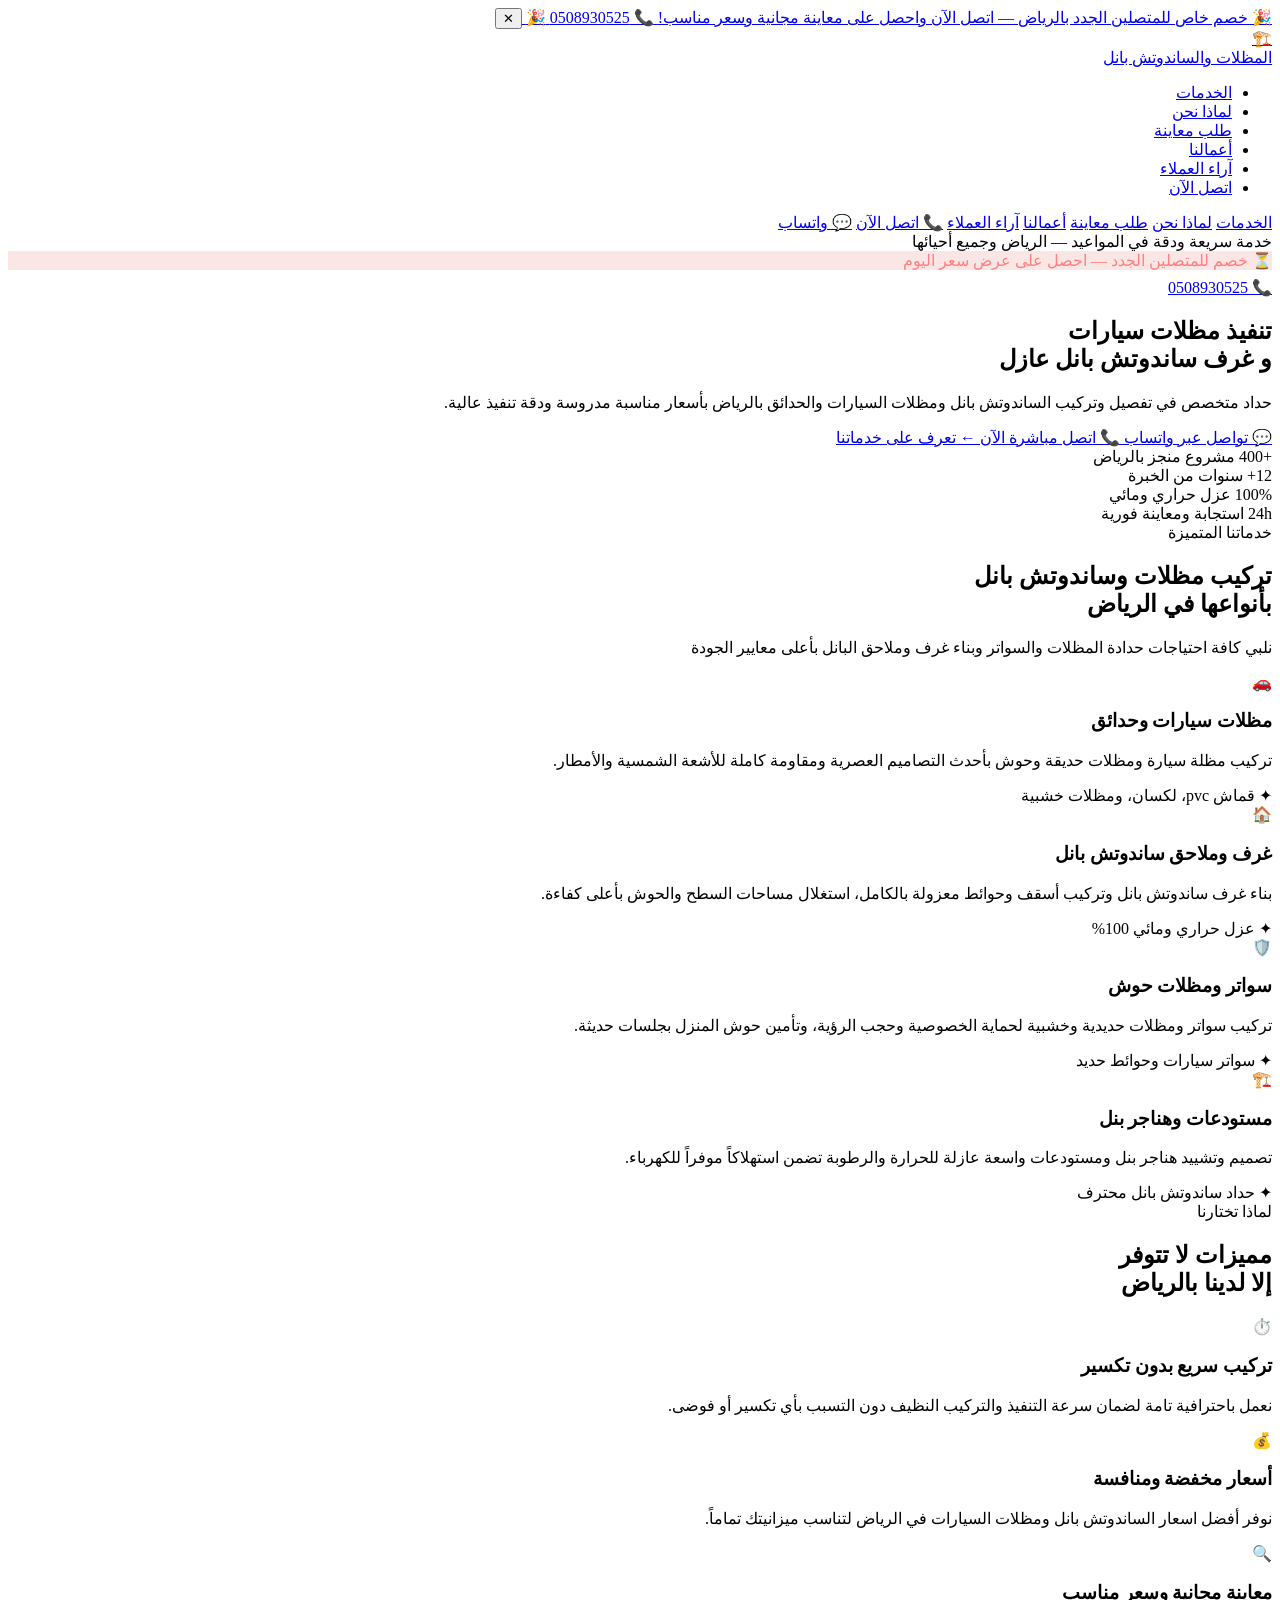
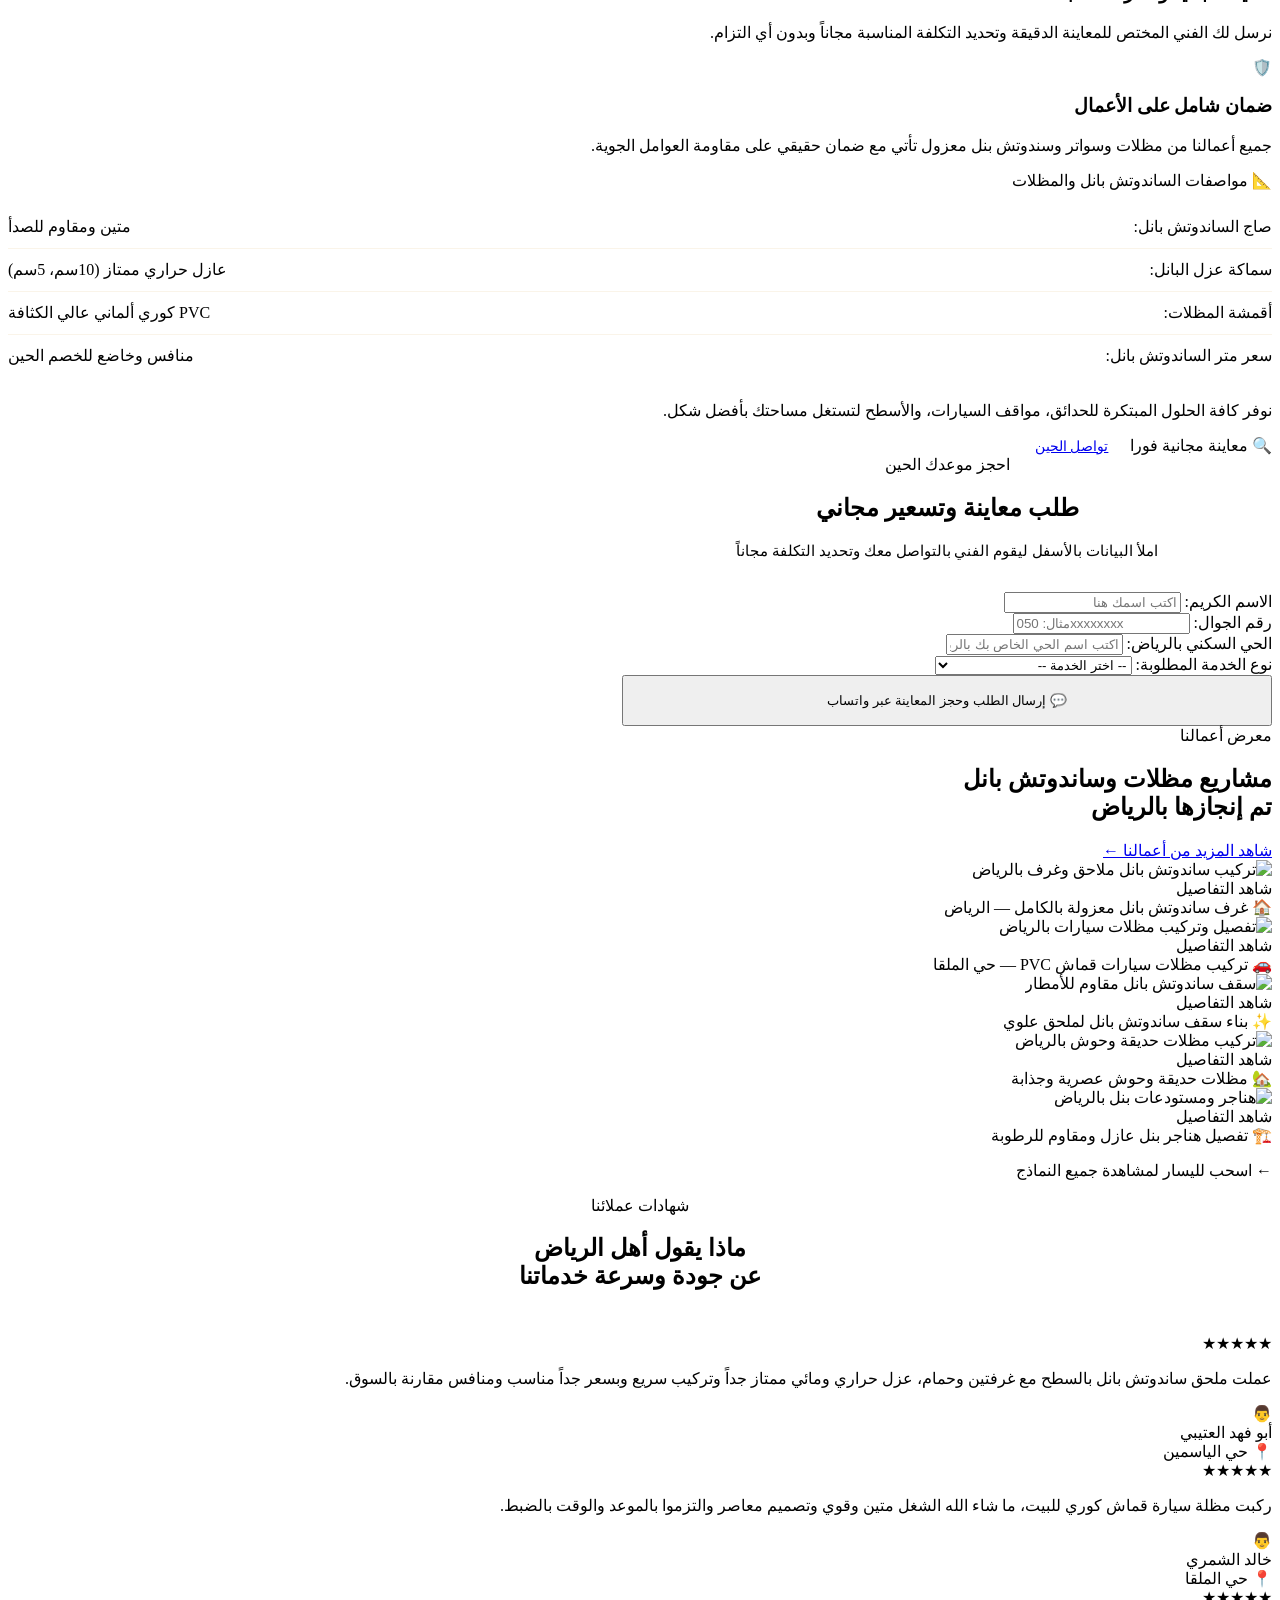
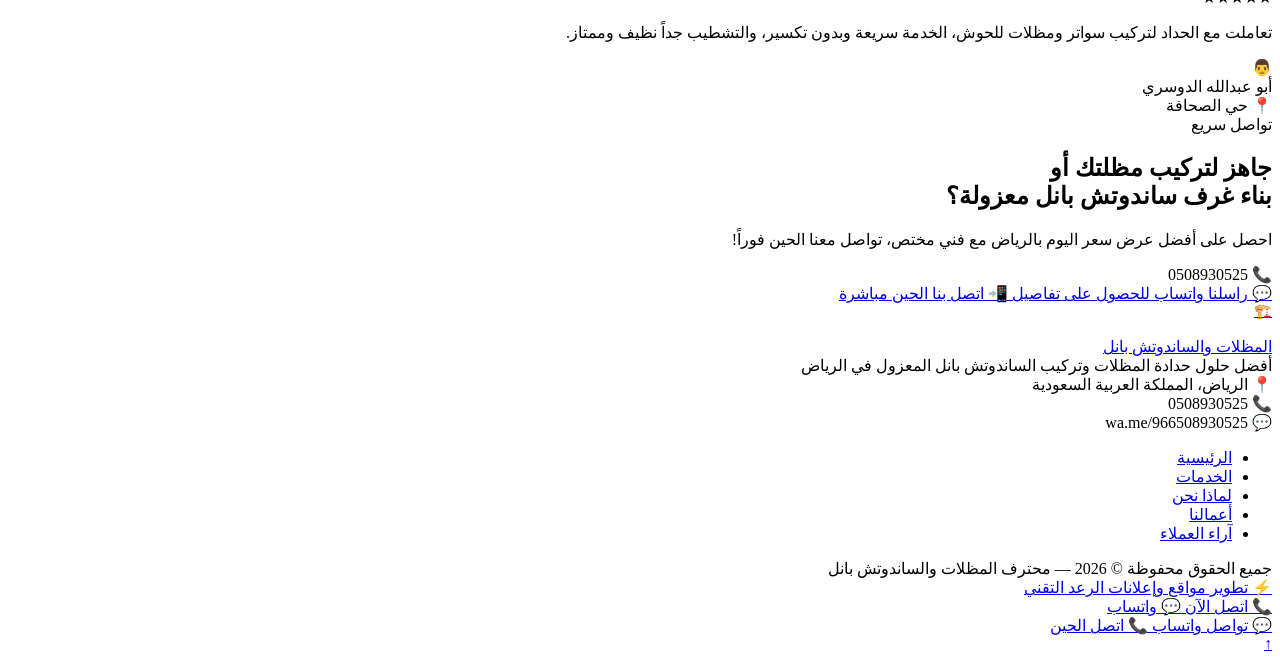
==== index.html @ 6bffbca5 "Add initial HTML structure for website" ====
<!DOCTYPE html>
<html lang="ar" dir="rtl">
<head>
<meta charset="UTF-8">
<meta name="viewport" content="width=device-width, initial-scale=1.0">
<meta name="description" content="حداد تركيب مظلات سيارات وساندوتش بانل بالرياض بأسعار منافسة وجودة تنفيذ عالية. اتصل الآن لمعاينة مجانية 0508930525">
<meta name="keywords" content="مظلات سيارات, ساندوتش بانل اسعار, المظلات والسواتر, تركيب سواتر, مظلات الرياض, ساندوتش بانل الرياض, حداد مظلات الرياض, بناء غرف ساندوتش بانل, اسعار الساندوتش بانل">
<meta name="author" content="محترف المظلات والساندوتش بانل بالرياض">
<title>مظلات وساندوتش بانل الرياض — خصم للمتصلين الجدد 📞 0508930525</title>

<!-- Open Graph / Facebook Ads -->
<meta property="og:type" content="website">
<meta property="og:title" content="محترف المظلات والساندوتش بانل بالرياض | معاينة مجانية 🎉">
<meta property="og:description" content="تركيب مظلات سيارات وملاحق غرف ساندوتش بانل معزولة بأعلى جودة وأفضل أسعار بالرياض. اتصل الآن">
<meta property="og:locale" content="ar_SA">
<meta property="og:phone_number" content="+966508930525">

<!-- Twitter Card -->
<meta name="twitter:card" content="summary_large_image">
<meta name="twitter:title" content="محترف المظلات والساندوتش بانل الرياض">
<meta name="twitter:description" content="مظلات سيارات وغرف ساندوتش بانل معزولة بالكامل بالرياض — 0508930525">

<link rel="preconnect" href="https://fonts.googleapis.com">
<link rel="preconnect" href="https://fonts.gstatic.com" crossorigin>
<link rel="dns-prefetch" href="https://fonts.googleapis.com">
<meta name="theme-color" content="#08080f">
<meta name="robots" content="index, follow">
<link rel="preload" as="style" href="https://fonts.googleapis.com/css2?family=Cairo:wght@700;900&display=optional" onload="this.onload=null;this.rel='stylesheet'">
<noscript><link rel="stylesheet" href="https://fonts.googleapis.com/css2?family=Cairo:wght@700;900&display=optional"></noscript>

<!-- ربط ملف الاستايل الخارجي الذي سننشئه تالياً -->
<link rel="stylesheet" href="style.css">
</head>
<body>

<!-- شريط الإعلان العلوي -->
<div class="promo-bar" id="promoBar">
  <a href="tel:0508930525">
    <span class="pulse">🎉</span>
    <span>خصم خاص للمتصلين الجدد بالرياض — اتصل الآن واحصل على معاينة مجانية وسعر مناسب!</span>
    <span>📞 0508930525</span>
    <span class="pulse">🎉</span>
  </a>
  <button class="promo-close" onclick="closePromo()" title="إغلاق">✕</button>
</div>

<!-- ====== NAVBAR (القائمة العلوية) ====== -->
<nav id="nav">
  <a href="#home" class="nav-logo">
    <div class="logo-icon">🏗️</div>
    <span>المظلات والساندوتش بانل</span>
  </a>
  <ul class="nav-links">
    <li><a href="#services">الخدمات</a></li>
    <li><a href="#why">لماذا نحن</a></li>
    <li><a href="#contact-form-section">طلب معاينة</a></li>
    <li><a href="#gallery">أعمالنا</a></li>
    <li><a href="#reviews">آراء العملاء</a></li>
    <li><a href="tel:0508930525" class="nav-cta">اتصل الآن</a></li>
  </ul>
  <div class="hamburger" id="ham" onclick="toggleMenu()">
    <span></span><span></span><span></span>
  </div>
</nav>

<!-- القائمة الجانبية للهواتف -->
<div class="mobile-menu" id="mobileMenu">
  <a href="#services" onclick="closeMenu()">الخدمات</a>
  <a href="#why" onclick="closeMenu()">لماذا نحن</a>
  <a href="#contact-form-section" onclick="closeMenu()">طلب معاينة</a>
  <a href="#gallery" onclick="closeMenu()">أعمالنا</a>
  <a href="#reviews" onclick="closeMenu()">آراء العملاء</a>
  <a href="tel:0508930525" onclick="closeMenu()" class="btn btn-gold">📞 اتصل الآن</a>
  <a href="https://wa.me/966508930525" onclick="closeMenu()" class="btn btn-wa">💬 واتساب</a>
</div>

<!-- ====== HERO (قسم واجهة الموقع) ====== -->
<section class="hero" id="home">
  <div class="hero-bg"></div>
  <div class="container">
    <div class="hero-content">
      <div class="hero-badge">
        <span class="badge-dot"></span>
        خدمة سريعة ودقة في المواعيد — الرياض وجميع أحيائها
      </div>
      <div class="hero-badge" style="background:rgba(220,50,50,.12);border-color:rgba(220,50,50,.3);color:#ff8080;margin-bottom:.5rem">
        ⏳ خصم للمتصلين الجدد — احصل على عرض سعر اليوم
      </div>
      <a href="tel:0508930525" class="hero-phone">
        <span class="ph-ico">📞</span>
        <span>0508930525</span>
      </a>
      <h1>
        تنفيذ مظلات سيارات<br>
        و غرف <span class="gold-text">ساندوتش بانل عازل</span>
      </h1>
      <p class="hero-desc">
        حداد متخصص في تفصيل وتركيب الساندوتش بانل ومظلات السيارات والحدائق بالرياض بأسعار مناسبة مدروسة ودقة تنفيذ عالية.
      </p>
      <div class="hero-btns">
        <a href="https://wa.me/966508930525" class="btn btn-wa">
          <span>💬</span> تواصل عبر واتساب
        </a>
        <a href="tel:0508930525" class="btn btn-gold">
          <span>📞</span> اتصل مباشرة الآن
        </a>
        <a href="#services" class="btn btn-ghost">
          <span>←</span> تعرف على خدماتنا
        </a>
      </div>
      <div class="hero-stats">
        <div>
          <span class="stat-val">+400</span>
          <span class="stat-lbl">مشروع منجز بالرياض</span>
        </div>
        <div>
          <span class="stat-val">12+</span>
          <span class="stat-lbl">سنوات من الخبرة</span>
        </div>
        <div>
          <span class="stat-val">100%</span>
          <span class="stat-lbl">عزل حراري ومائي</span>
        </div>
        <div>
          <span class="stat-val">24h</span>
          <span class="stat-lbl">استجابة ومعاينة فورية</span>
        </div>
      </div>
    </div>
  </div>
</section>

<!-- ====== SERVICES (الخدمات المتطابقة مع الإعلان) ====== -->
<section class="services-section" id="services">
  <div class="container">
    <div class="sec-label">خدماتنا المتميزة</div>
    <h2 class="sec-title">تركيب مظلات وساندوتش بانل<br>بأنواعها في الرياض</h2>
    <p class="sec-desc">نلبي كافة احتياجات حدادة المظلات والسواتر وبناء غرف وملاحق البانل بأعلى معايير الجودة</p>
    <div class="services-grid reveal">
      <div class="svc-card">
        <div class="svc-ico">🚗</div>
        <h3>مظلات سيارات وحدائق</h3>
        <p>تركيب مظلة سيارة ومظلات حديقة وحوش بأحدث التصاميم العصرية ومقاومة كاملة للأشعة الشمسية والأمطار.</p>
        <div class="svc-tag">✦ قماش pvc، لكسان، ومظلات خشبية</div>
      </div>
      <div class="svc-card">
        <div class="svc-ico">🏠</div>
        <h3>غرف وملاحق ساندوتش بانل</h3>
        <p>بناء غرف ساندوتش بانل وتركيب أسقف وحوائط معزولة بالكامل، استغلال مساحات السطح والحوش بأعلى كفاءة.</p>
        <div class="svc-tag">✦ عزل حراري ومائي 100%</div>
      </div>
      <div class="svc-card">
        <div class="svc-ico">🛡️</div>
        <h3>سواتر ومظلات حوش</h3>
        <p>تركيب سواتر ومظلات حديدية وخشبية لحماية الخصوصية وحجب الرؤية، وتأمين حوش المنزل بجلسات حديثة.</p>
        <div class="svc-tag">✦ سواتر سيارات وحوائط حديد</div>
      </div>
      <div class="svc-card">
        <div class="svc-ico">🏗️</div>
        <h3>مستودعات وهناجر بنل</h3>
        <p>تصميم وتشييد هناجر بنل ومستودعات واسعة عازلة للحرارة والرطوبة تضمن استهلاكاً موفراً للكهرباء.</p>
        <div class="svc-tag">✦ حداد ساندوتش بانل محترف</div>
      </div>
    </div>
  </div>
</section>

<!-- ====== WHY US (لماذا نحن المتطابقة مع ميزات الإعلان) ====== -->
<section id="why" style="background:var(--dark2)">
  <div class="container">
    <div class="why-wrap">
      <div class="reveal-r">
        <div class="sec-label">لماذا تختارنا</div>
        <h2 class="sec-title">مميزات لا تتوفر<br>إلا لدينا بالرياض</h2>
        <div class="why-list">
          <div class="why-item">
            <div class="why-ico-wrap">⏱️</div>
            <div>
              <h3>تركيب سريع بدون تكسير</h3>
              <p>نعمل باحترافية تامة لضمان سرعة التنفيذ والتركيب النظيف دون التسبب بأي تكسير أو فوضى.</p>
            </div>
          </div>
          <div class="why-item">
            <div class="why-ico-wrap">💰</div>
            <div>
              <h3>أسعار مخفضة ومنافسة</h3>
              <p>نوفر أفضل اسعار الساندوتش بانل ومظلات السيارات في الرياض لتناسب ميزانيتك تماماً.</p>
            </div>
          </div>
          <div class="why-item">
            <div class="why-ico-wrap">🔍</div>
            <div>
              <h3>معاينة مجانية وسعر مناسب</h3>
              <p>نرسل لك الفني المختص للمعاينة الدقيقة وتحديد التكلفة المناسبة مجاناً وبدون أي التزام.</p>
            </div>
          </div>
          <div class="why-item">
            <div class="why-ico-wrap">🛡️</div>
            <div>
              <h3>ضمان شامل على الأعمال</h3>
              <p>جميع أعمالنا من مظلات وسواتر وسندوتش بنل معزول تأتي مع ضمان حقيقي على مقاومة العوامل الجوية.</p>
            </div>
          </div>
        </div>
      </div>

      <!-- بطاقة تعريفية ذكية وسريعة -->
      <div class="color-card reveal-l">
        <div class="color-card-title">📐 مواصفات الساندوتش بانل والمظلات</div>
        <div style="margin-bottom: 1.5rem;">
          <ul style="list-style: none; padding: 0; line-height: 2;">
            <li style="display: flex; justify-content: space-between; border-bottom: 1px solid rgba(201,146,42,0.1); padding: 5px 0;">
              <span>صاج الساندوتش بانل:</span>
              <span style="color: var(--gold);">متين ومقاوم للصدأ</span>
            </li>
            <li style="display: flex; justify-content: space-between; border-bottom: 1px solid rgba(201,146,42,0.1); padding: 5px 0;">
              <span>سماكة عزل البانل:</span>
              <span style="color: var(--gold);">عازل حراري ممتاز (10سم، 5سم)</span>
            </li>
            <li style="display: flex; justify-content: space-between; border-bottom: 1px solid rgba(201,146,42,0.1); padding: 5px 0;">
              <span>أقمشة المظلات:</span>
              <span style="color: var(--gold);">PVC كوري ألماني عالي الكثافة</span>
            </li>
            <li style="display: flex; justify-content: space-between; padding: 5px 0;">
              <span>سعر متر الساندوتش بانل:</span>
              <span style="color: var(--gold);">منافس وخاضع للخصم الحين</span>
            </li>
          </ul>
        </div>
        <p class="color-note">نوفر كافة الحلول المبتكرة للحدائق، مواقف السيارات، والأسطح لتستغل مساحتك بأفضل شكل.</p>
        <div class="color-action">
          <span>🔍 معاينة مجانية فورا</span>
          <a href="https://wa.me/966508930525" class="btn btn-gold" style="padding:.5rem 1.1rem;font-size:.85rem">تواصل الحين</a>
        </div>
      </div>
    </div>
  </div>
</section>

<!-- ====== نموذج الاتصال المطور (طلب معاينة مجانية) ====== -->
<section id="contact-form-section">
  <div class="container" style="max-width: 650px;">
    <div style="text-align: center; margin-bottom: 2rem;">
      <div class="sec-label" style="justify-content: center;">احجز موعدك الحين</div>
      <h2 class="sec-title">طلب معاينة وتسعير مجاني</h2>
      <p style="color: var(--text2); font-size: 0.95rem;">املأ البيانات بالأسفل ليقوم الفني بالتواصل معك وتحديد التكلفة مجاناً</p>
    </div>
    
    <!-- نموذج لجمع البيانات وتوجيهها للواتساب بواسطة script.js -->
    <form id="leadForm" class="lead-form reveal">
      <div class="form-group">
        <label for="clientName">الاسم الكريم:</label>
        <input type="text" id="clientName" placeholder="اكتب اسمك هنا" required>
      </div>
      <div class="form-group">
        <label for="clientPhone">رقم الجوال:</label>
        <input type="tel" id="clientPhone" placeholder="مثال: 050xxxxxxxx" required>
      </div>
      <div class="form-group">
        <label for="clientDistrict">الحي السكني بالرياض:</label>
        <input type="text" id="clientDistrict" placeholder="اكتب اسم الحي الخاص بك بالرياض" required>
      </div>
      <div class="form-group">
        <label for="serviceType">نوع الخدمة المطلوبة:</label>
        <select id="serviceType" required>
          <option value="" disabled selected>-- اختر الخدمة --</option>
          <option value="مظلات سيارات">تركيب مظلات سيارات</option>
          <option value="ساندوتش بانل غرف وملاحق">بناء غرف وملاحق ساندوتش بانل</option>
          <option value="ساندوتش بانل سقف وأسقف">تركيب سقف ساندوتش بانل</option>
          <option value="سواتر ومظلات حوش">تركيب سواتر ومظلات حوش</option>
          <option value="برجولات وجلسات حديثة">تركيب برجولات وجلسات حديثة</option>
          <option value="هناجر ومستودعات بنل">بناء هناجر ومستودعات بنل</option>
        </select>
      </div>
      <button type="submit" class="btn btn-gold" style="width: 100%; justify-content: center; padding: 1rem;">
        💬 إرسال الطلب وحجز المعاينة عبر واتساب
      </button>
    </form>
  </div>
</section>

<!-- ====== GALLERY (معرض الأعمال المتوافق مع المسارات المرتبة) ====== -->
<section id="gallery" style="background:var(--dark2)">
  <div class="container">
    <div class="sec-head-row">
      <div>
        <div class="sec-label">معرض أعمالنا</div>
        <h2 class="sec-title">مشاريع مظلات وساندوتش بانل<br>تم إنجازها بالرياض</h2>
      </div>
      <a href="https://wa.me/966508930525" class="btn btn-ghost">شاهد المزيد من أعمالنا ←</a>
    </div>
    <div class="gallery-grid reveal">
      <div class="gi gi1">
        <!-- المسارات مرتبة للصور التي تم تنظيمها -->
        <img src="images/sandwich-panel/panel1.jpg" alt="تركيب ساندوتش بانل ملاحق وغرف بالرياض" loading="eager" fetchpriority="high">
        <div class="gi-overlay"><span>شاهد التفاصيل</span></div>
        <div class="gi-lbl">🏠 غرف ساندوتش بانل معزولة بالكامل — الرياض</div>
      </div>
      <div class="gi gi2">
        <img src="images/umbrellas/umbrella1.jpg" alt="تفصيل وتركيب مظلات سيارات بالرياض" loading="lazy">
        <div class="gi-overlay"><span>شاهد التفاصيل</span></div>
        <div class="gi-lbl">🚗 تركيب مظلات سيارات قماش PVC — حي الملقا</div>
      </div>
      <div class="gi gi3">
        <img src="images/sandwich-panel/panel2.jpg" alt="سقف ساندوتش بانل مقاوم للأمطار" loading="lazy">
        <div class="gi-overlay"><span>شاهد التفاصيل</span></div>
        <div class="gi-lbl">✨ بناء سقف ساندوتش بانل لملحق علوي</div>
      </div>
      <div class="gi gi4">
        <img src="images/umbrellas/umbrella2.jpg" alt="تركيب مظلات حديقة وحوش بالرياض" loading="lazy">
        <div class="gi-overlay"><span>شاهد التفاصيل</span></div>
        <div class="gi-lbl">🏡 مظلات حديقة وحوش عصرية وجذابة</div>
      </div>
      <div class="gi gi5">
        <img src="images/sandwich-panel/panel3.jpg" alt="هناجر ومستودعات بنل بالرياض" loading="lazy">
        <div class="gi-overlay"><span>شاهد التفاصيل</span></div>
        <div class="gi-lbl">🏗️ تفصيل هناجر بنل عازل ومقاوم للرطوبة</div>
      </div>
    </div>
    <p class="gallery-swipe-hint">← اسحب لليسار لمشاهدة جميع النماذج</p>
  </div>
</section>

<!-- ====== REVIEWS (آراء العملاء حقيقية من أحياء الرياض) ====== -->
<section id="reviews">
  <div class="container">
    <div style="text-align:center;margin-bottom:2.75rem">
      <div class="sec-label" style="justify-content:center">شهادات عملائنا</div>
      <h2 class="sec-title">ماذا يقول أهل الرياض<br>عن جودة وسرعة خدماتنا</h2>
    </div>
    <div class="test-grid reveal">
      <div class="test-card">
        <div class="test-stars">★★★★★</div>
        <p class="test-text">عملت ملحق ساندوتش بانل بالسطح مع غرفتين وحمام، عزل حراري ومائي ممتاز جداً وتركيب سريع وبسعر جداً مناسب ومنافس مقارنة بالسوق.</p>
        <div class="test-author">
          <div class="test-avatar">👨</div>
          <div>
            <div class="test-name">أبو فهد العتيبي</div>
            <div class="test-area">📍 حي الياسمين</div>
          </div>
        </div>
      </div>
      <div class="test-card">
        <div class="test-stars">★★★★★</div>
        <p class="test-text">ركبت مظلة سيارة قماش كوري للبيت، ما شاء الله الشغل متين وقوي وتصميم معاصر والتزموا بالموعد والوقت بالضبط.</p>
        <div class="test-author">
          <div class="test-avatar">👨</div>
          <div>
            <div class="test-name">خالد الشمري</div>
            <div class="test-area">📍 حي الملقا</div>
          </div>
        </div>
      </div>
      <div class="test-card">
        <div class="test-stars">★★★★★</div>
        <p class="test-text">تعاملت مع الحداد لتركيب سواتر ومظلات للحوش، الخدمة سريعة وبدون تكسير، والتشطيب جداً نظيف وممتاز.</p>
        <div class="test-author">
          <div class="test-avatar">👨</div>
          <div>
            <div class="test-name">أبو عبدالله الدوسري</div>
            <div class="test-area">📍 حي الصحافة</div>
          </div>
        </div>
      </div>
    </div>
  </div>
</section>

<!-- ====== CTA (دعوة للتواصل الفوري) ====== -->
<section class="cta-section" id="contact">
  <div class="container">
    <div class="cta-inner">
      <div class="sec-label" style="justify-content:center">تواصل سريع</div>
      <h2>جاهز لتركيب مظلتك أو<br>بناء غرف <span class="gold-text">ساندوتش بانل معزولة؟</span></h2>
      <p>احصل على أفضل عرض سعر اليوم بالرياض مع فني مختص، تواصل معنا الحين فوراً!</p>
      <div class="phone-big">📞 0508930525</div>
      <div class="cta-btns">
        <a href="https://wa.me/966508930525" class="btn btn-wa">
          <span>💬</span> راسلنا واتساب للحصول على تفاصيل
        </a>
        <a href="tel:0508930525" class="btn btn-gold">
          <span>📲</span> اتصل بنا الحين مباشرة
        </a>
      </div>
    </div>
  </div>
</section>

<!-- ====== FOOTER (تذييل الصفحة وحقوق التطوير) ====== -->
<footer>
  <div class="footer-inner">
    <a href="#home" class="footer-logo">
      <div class="logo-icon" style="width:34px;height:34px;font-size:.9rem">🏗️</div>
      <span>المظلات والساندوتش بانل</span>
    </a>
    <div class="footer-tagline">أفضل حلول حدادة المظلات وتركيب الساندوتش بانل المعزول في الرياض</div>
    <div class="footer-info">
      <div class="footer-info-item"><span>📍</span> الرياض، المملكة العربية السعودية</div>
      <div class="footer-info-item"><span>📞</span> 0508930525</div>
      <div class="footer-info-item"><span>💬</span> wa.me/966508930525</div>
    </div>
    <ul class="footer-links">
      <li><a href="#home">الرئيسية</a></li>
      <li><a href="#services">الخدمات</a></li>
      <li><a href="#why">لماذا نحن</a></li>
      <li><a href="#gallery">أعمالنا</a></li>
      <li><a href="#reviews">آراء العملاء</a></li>
    </ul>
    <div class="footer-copy">جميع الحقوق محفوظة © 2026 — محترف المظلات والساندوتش بانل</div>
    
    <!-- حقوق التطوير المباشر والطلب بدون تتبع تحويلي لإعلاناتك -->
    <a href="tel:0578539687" class="footer-dev">
      ⚡ تطوير مواقع وإعلانات الرعد التقني
    </a>
  </div>
</footer>

<!-- أزرار الهواتف الثابتة بالأسفل لشاشات الموبايل -->
<div class="mob-cta">
  <a href="tel:0508930525" class="mc-call">
    📞 اتصل الآن
  </a>
  <a href="https://wa.me/966508930525" class="mc-wa">
    💬 واتساب
  </a>
</div>

<!-- أزرار الهواتف العائمة على الشاشات الكبيرة -->
<div class="float-right">
  <a href="https://wa.me/966508930525" class="float-btn float-wa-btn">
    <span>💬</span>
    <span class="float-tooltip">تواصل واتساب</span>
  </a>
  <a href="tel:0508930525" class="float-btn float-call-btn">
    <span>📞</span>
    <span class="float-tooltip">اتصل الحين</span>
  </a>
</div>

<!-- زر الصعود للأعلى -->
<a href="#home" class="scroll-top-btn" id="scrollBtn">↑</a>

<!-- استدعاء ملف السكربت الخارجي الذي سنقوم بإنشائه وتجهيز كود التتبع بداخله -->
<script src="script.js"></script>
</body>
</html>
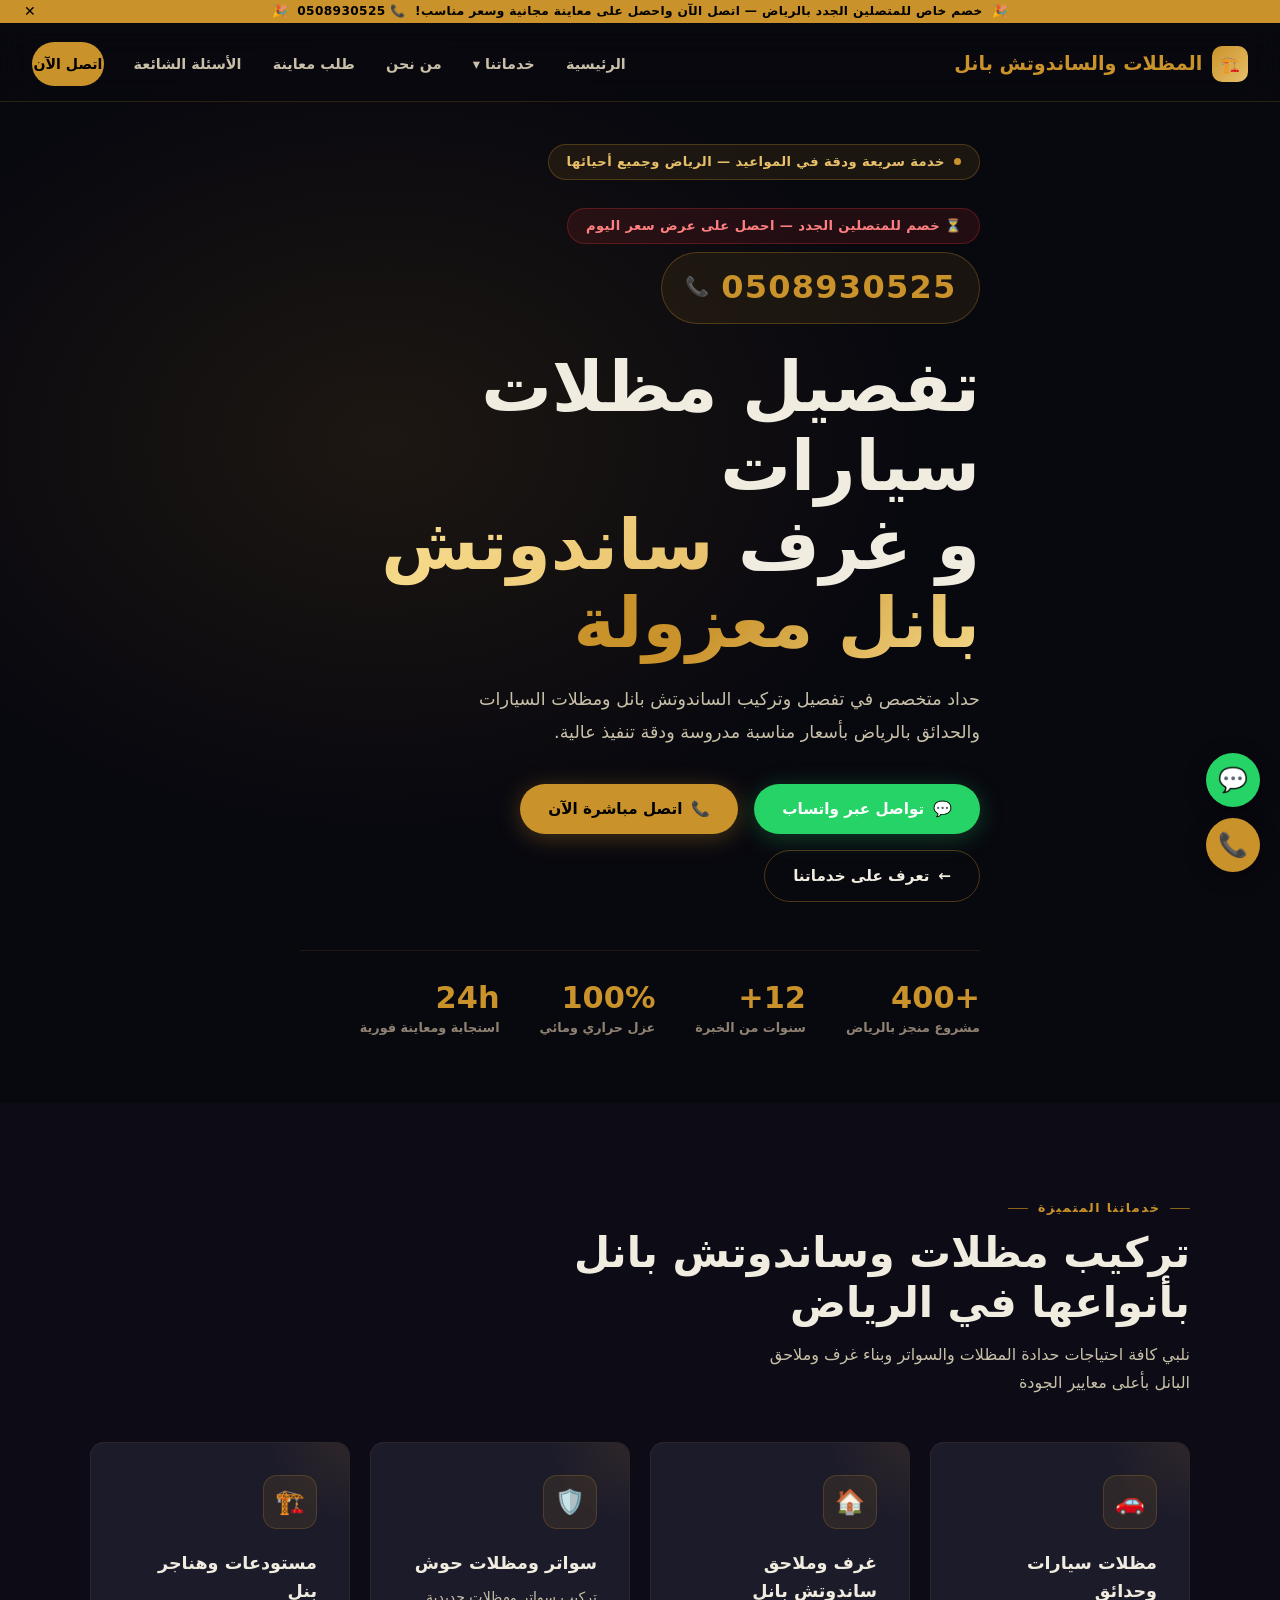
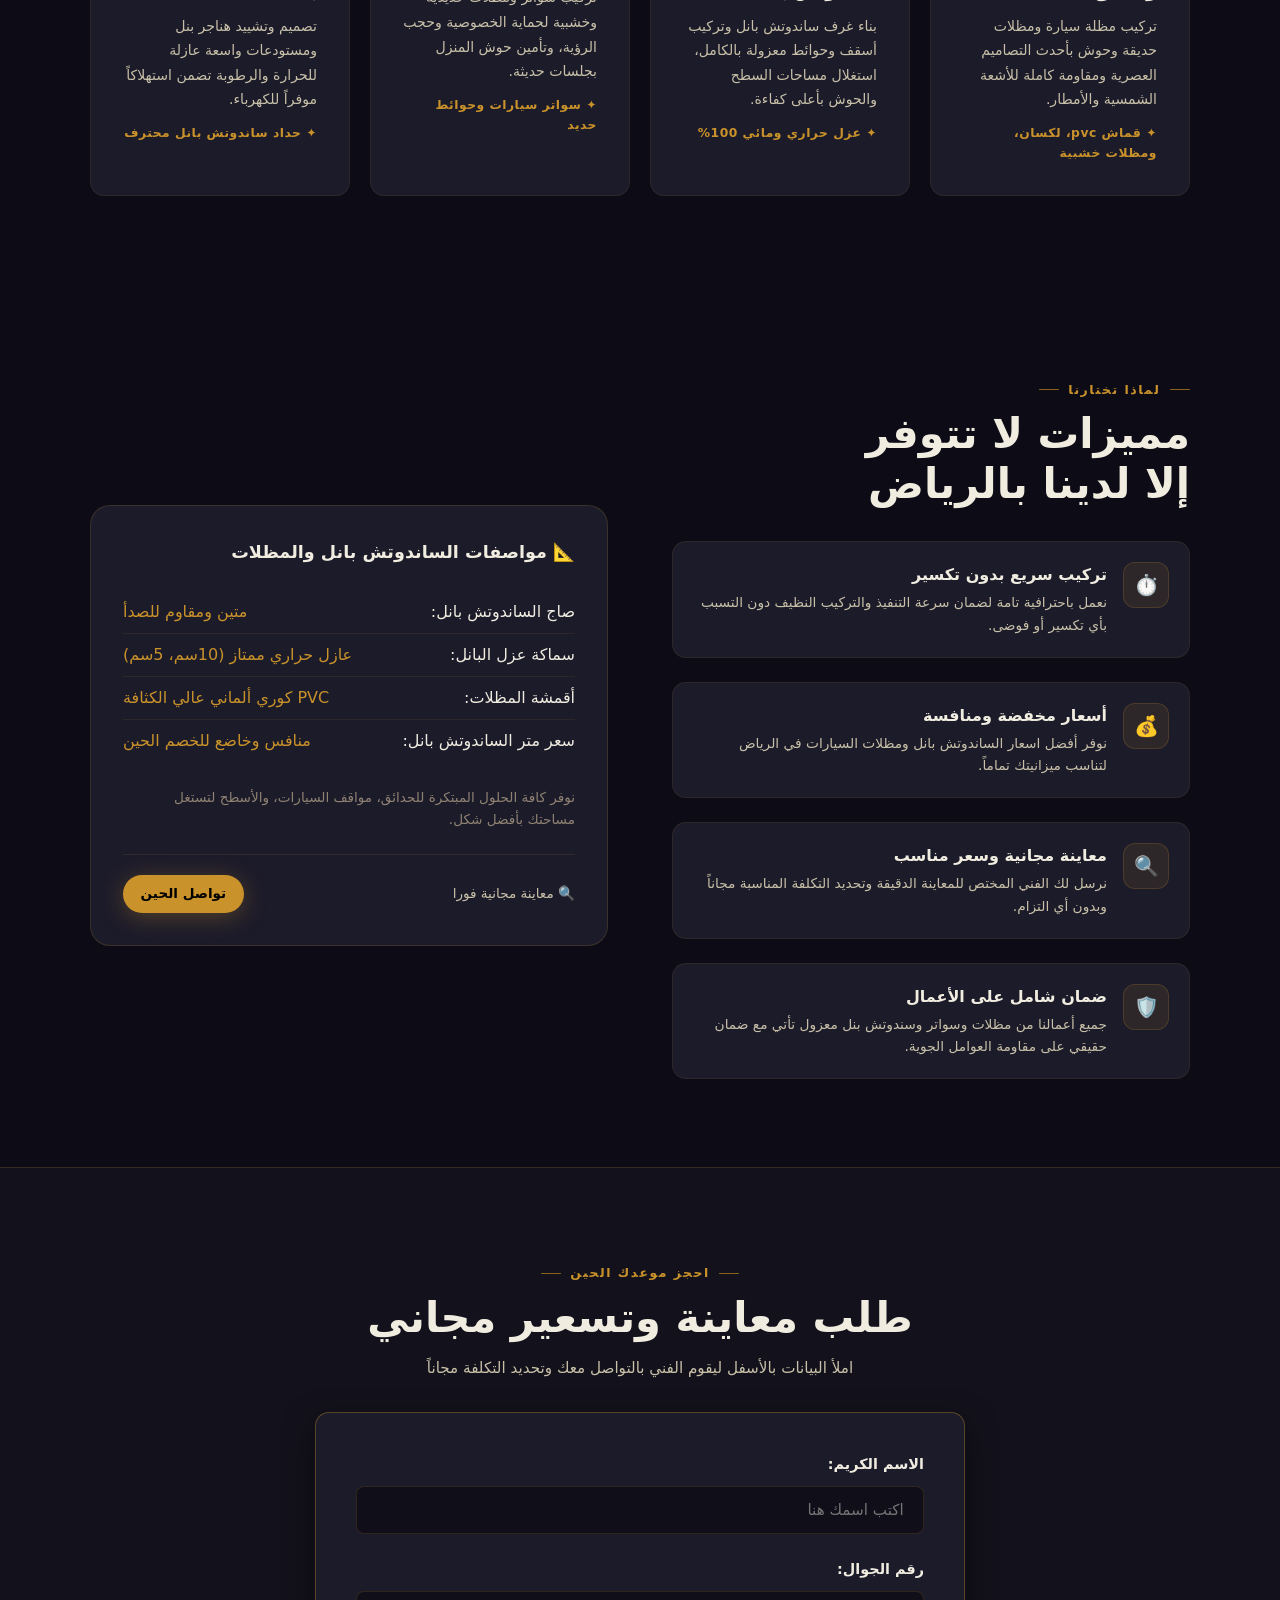
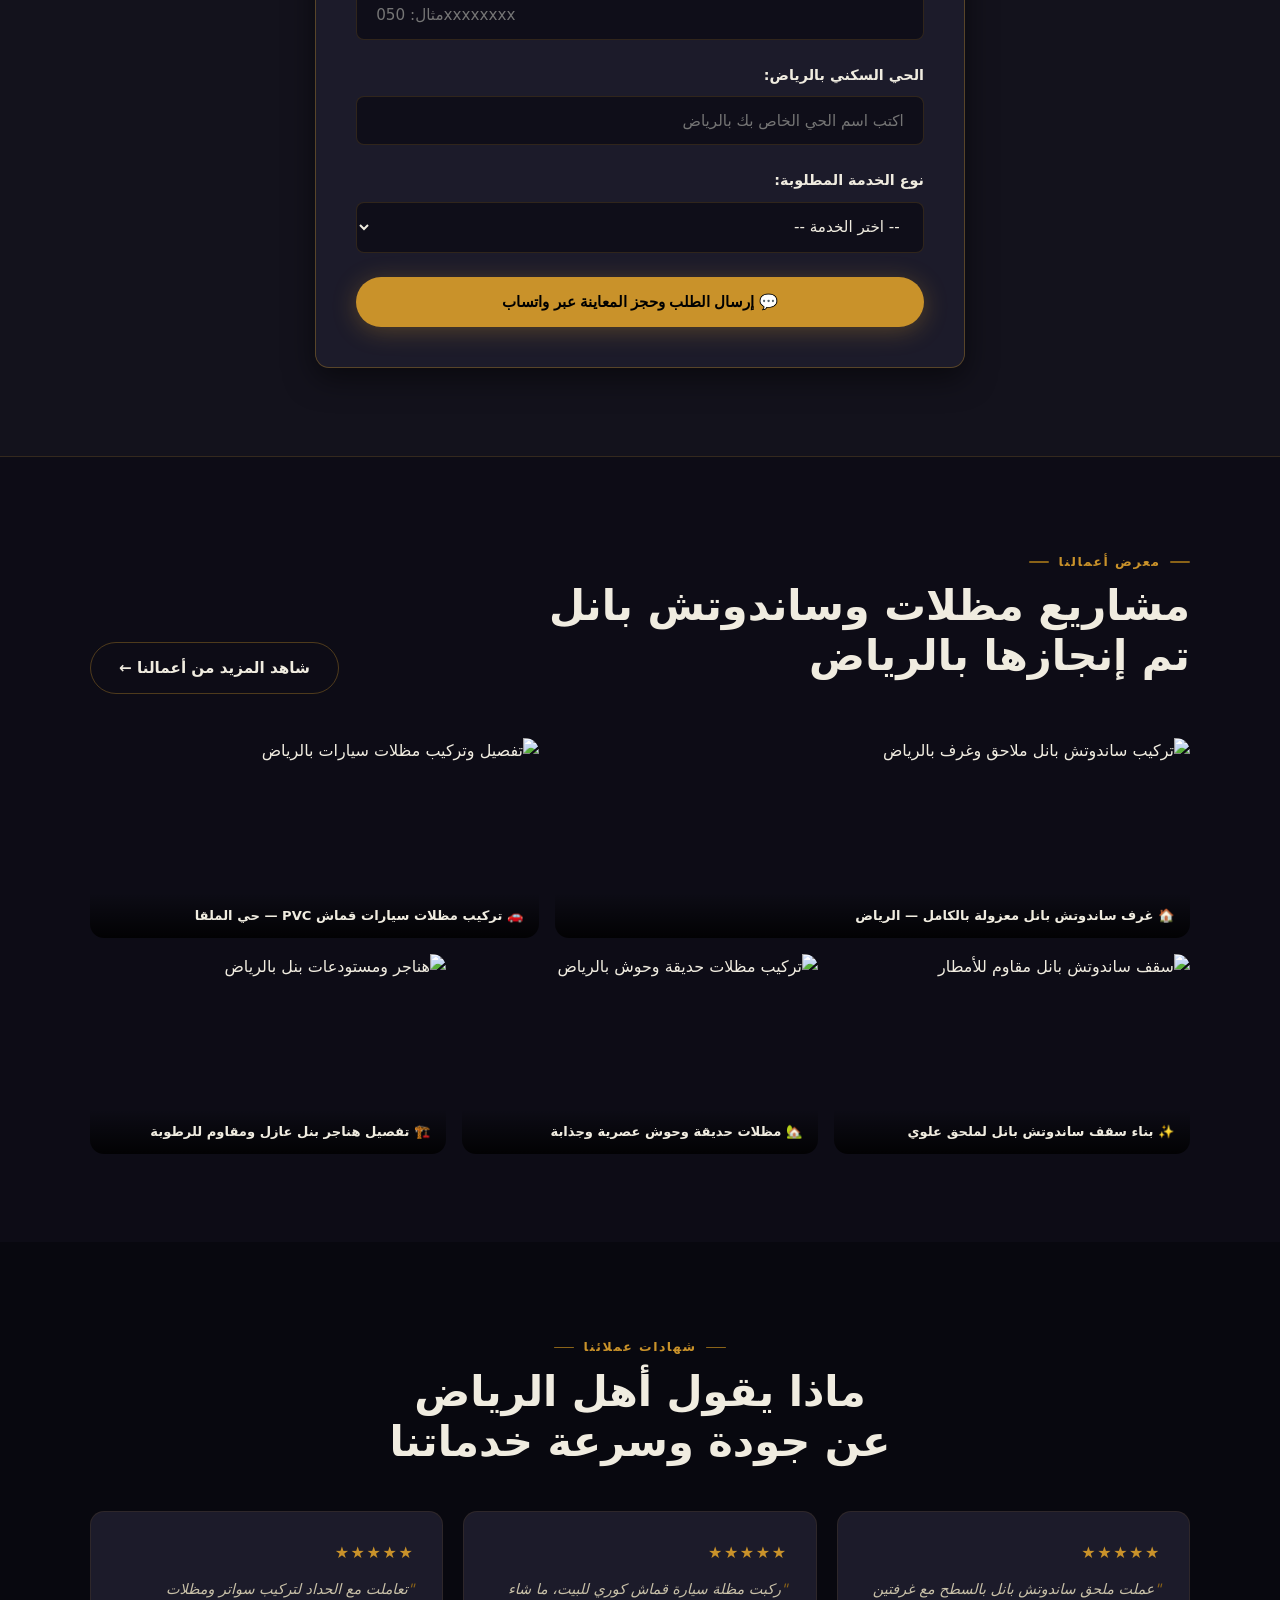
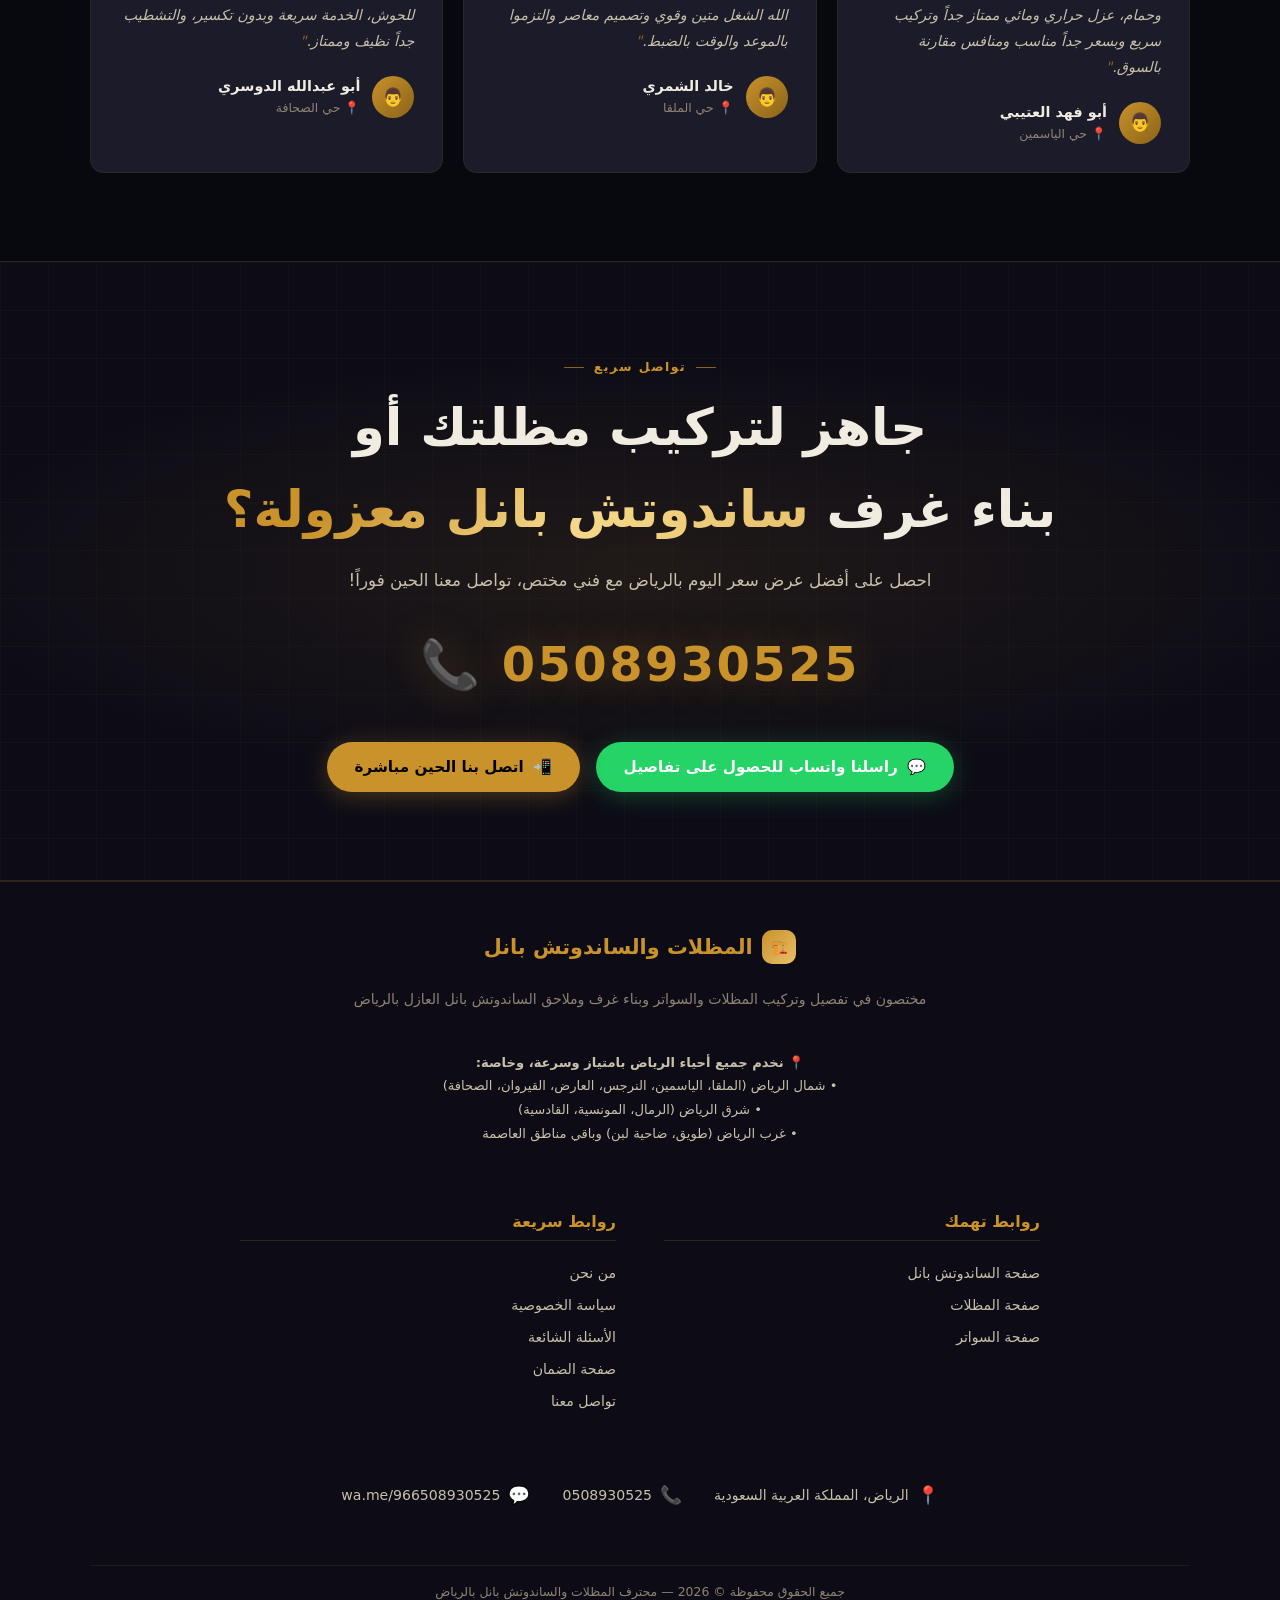
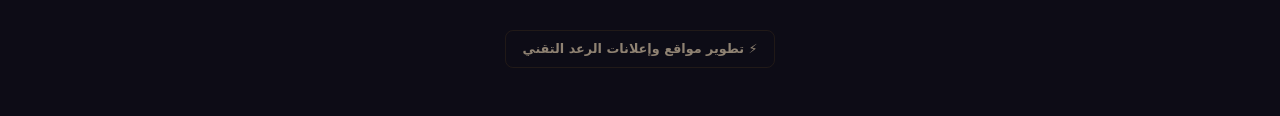
==== commit e47db07e: "Refactor HTML structure and update links" ====
--- a/index.html
+++ b/index.html
@@ -28,7 +28,6 @@
 <link rel="preload" as="style" href="https://fonts.googleapis.com/css2?family=Cairo:wght@700;900&display=optional" onload="this.onload=null;this.rel='stylesheet'">
 <noscript><link rel="stylesheet" href="https://fonts.googleapis.com/css2?family=Cairo:wght@700;900&display=optional"></noscript>
 
-<!-- ربط ملف الاستايل الخارجي الذي سننشئه تالياً -->
 <link rel="stylesheet" href="style.css">
 </head>
 <body>
@@ -44,19 +43,29 @@
   <button class="promo-close" onclick="closePromo()" title="إغلاق">✕</button>
 </div>
 
-<!-- ====== NAVBAR (القائمة العلوية) ====== -->
+<!-- ====== NAVBAR (القائمة العلوية مع القائمة المنسدلة للخدمات) ====== -->
 <nav id="nav">
-  <a href="#home" class="nav-logo">
+  <a href="index.html" class="nav-logo">
     <div class="logo-icon">🏗️</div>
     <span>المظلات والساندوتش بانل</span>
   </a>
   <ul class="nav-links">
-    <li><a href="#services">الخدمات</a></li>
-    <li><a href="#why">لماذا نحن</a></li>
+    <li><a href="index.html">الرئيسية</a></li>
+    
+    <!-- القائمة المنسدلة للخدمات المنفصلة -->
+    <li class="dropdown">
+      <a href="#" class="dropbtn">خدماتنا ▾</a>
+      <ul class="dropdown-content">
+        <li><a href="umbrellas.html">تركيب المظلات</a></li>
+        <li><a href="sandwich-panel.html">ساندوتش بانل</a></li>
+        <li><a href="swater.html">تركيب السواتر</a></li>
+      </ul>
+    </li>
+
+    <li><a href="about-us.html">من نحن</a></li>
     <li><a href="#contact-form-section">طلب معاينة</a></li>
-    <li><a href="#gallery">أعمالنا</a></li>
-    <li><a href="#reviews">آراء العملاء</a></li>
-    <li><a href="tel:0508930525" class="nav-cta">اتصل الآن</a></li>
+    <li><a href="faq.html">الأسئلة الشائعة</a></li>
+    <li><a href="contact-us.html" class="nav-cta">اتصل الآن</a></li>
   </ul>
   <div class="hamburger" id="ham" onclick="toggleMenu()">
     <span></span><span></span><span></span>
@@ -65,11 +74,13 @@
 
 <!-- القائمة الجانبية للهواتف -->
 <div class="mobile-menu" id="mobileMenu">
-  <a href="#services" onclick="closeMenu()">الخدمات</a>
-  <a href="#why" onclick="closeMenu()">لماذا نحن</a>
+  <a href="index.html" onclick="closeMenu()">الرئيسية</a>
+  <a href="umbrellas.html" onclick="closeMenu()">تركيب المظلات</a>
+  <a href="sandwich-panel.html" onclick="closeMenu()">ساندوتش بانل</a>
+  <a href="swater.html" onclick="closeMenu()">تركيب السواتر</a>
+  <a href="about-us.html" onclick="closeMenu()">من نحن</a>
   <a href="#contact-form-section" onclick="closeMenu()">طلب معاينة</a>
-  <a href="#gallery" onclick="closeMenu()">أعمالنا</a>
-  <a href="#reviews" onclick="closeMenu()">آراء العملاء</a>
+  <a href="faq.html" onclick="closeMenu()">الأسئلة الشائعة</a>
   <a href="tel:0508930525" onclick="closeMenu()" class="btn btn-gold">📞 اتصل الآن</a>
   <a href="https://wa.me/966508930525" onclick="closeMenu()" class="btn btn-wa">💬 واتساب</a>
 </div>
@@ -91,8 +102,8 @@
         <span>0508930525</span>
       </a>
       <h1>
-        تنفيذ مظلات سيارات<br>
-        و غرف <span class="gold-text">ساندوتش بانل عازل</span>
+        تفصيل مظلات سيارات<br>
+        و غرف <span class="gold-text">ساندوتش بانل معزولة</span>
       </h1>
       <p class="hero-desc">
         حداد متخصص في تفصيل وتركيب الساندوتش بانل ومظلات السيارات والحدائق بالرياض بأسعار مناسبة مدروسة ودقة تنفيذ عالية.
@@ -130,7 +141,7 @@
   </div>
 </section>
 
-<!-- ====== SERVICES (الخدمات المتطابقة مع الإعلان) ====== -->
+<!-- ====== SERVICES (الخدمات) ====== -->
 <section class="services-section" id="services">
   <div class="container">
     <div class="sec-label">خدماتنا المتميزة</div>
@@ -165,7 +176,7 @@
   </div>
 </section>
 
-<!-- ====== WHY US (لماذا نحن المتطابقة مع ميزات الإعلان) ====== -->
+<!-- ====== WHY US (لماذا تختارنا) ====== -->
 <section id="why" style="background:var(--dark2)">
   <div class="container">
     <div class="why-wrap">
@@ -279,7 +290,7 @@
   </div>
 </section>
 
-<!-- ====== GALLERY (معرض الأعمال المتوافق مع المسارات المرتبة) ====== -->
+<!-- ====== GALLERY (معرض الأعمال) ====== -->
 <section id="gallery" style="background:var(--dark2)">
   <div class="container">
     <div class="sec-head-row">
@@ -291,7 +302,6 @@
     </div>
     <div class="gallery-grid reveal">
       <div class="gi gi1">
-        <!-- المسارات مرتبة للصور التي تم تنظيمها -->
         <img src="images/sandwich-panel/panel1.jpg" alt="تركيب ساندوتش بانل ملاحق وغرف بالرياض" loading="eager" fetchpriority="high">
         <div class="gi-overlay"><span>شاهد التفاصيل</span></div>
         <div class="gi-lbl">🏠 غرف ساندوتش بانل معزولة بالكامل — الرياض</div>
@@ -321,7 +331,7 @@
   </div>
 </section>
 
-<!-- ====== REVIEWS (آراء العملاء حقيقية من أحياء الرياض) ====== -->
+<!-- ====== REVIEWS (آراء العملاء) ====== -->
 <section id="reviews">
   <div class="container">
     <div style="text-align:center;margin-bottom:2.75rem">
@@ -366,7 +376,7 @@
   </div>
 </section>
 
-<!-- ====== CTA (دعوة للتواصل الفوري) ====== -->
+<!-- ====== CTA ====== -->
 <section class="cta-section" id="contact">
   <div class="container">
     <div class="cta-inner">
@@ -386,46 +396,64 @@
   </div>
 </section>
 
-<!-- ====== FOOTER (تذييل الصفحة وحقوق التطوير) ====== -->
+<!-- ====== FOOTER (التذييل المطور والمقسم إلى أعمدة روابط تهمك وروابط سريعة) ====== -->
 <footer>
   <div class="footer-inner">
-    <a href="#home" class="footer-logo">
+    <a href="index.html" class="footer-logo">
       <div class="logo-icon" style="width:34px;height:34px;font-size:.9rem">🏗️</div>
       <span>المظلات والساندوتش بانل</span>
     </a>
-    <div class="footer-tagline">أفضل حلول حدادة المظلات وتركيب الساندوتش بانل المعزول في الرياض</div>
-    <div class="footer-info">
+    <p class="footer-tagline">مختصون في تفصيل وتركيب المظلات والسواتر وبناء غرف وملاحق الساندوتش بانل العازل بالرياض</p>
+    
+    <!-- قسم أحياء الرياض المستهدفة لزيادة ثقة الزائر -->
+    <div class="footer-neighborhoods" style="margin: 1rem 0; font-size: 0.82rem; color: var(--text2); max-width: 800px; line-height: 1.8;">
+      <strong>📍 نخدم جميع أحياء الرياض بامتياز وسرعة، وخاصة:</strong><br>
+      <span>• شمال الرياض (الملقا، الياسمين، النرجس، العارض، القيروان، الصحافة)<br>
+      • شرق الرياض (الرمال، المونسية، القادسية)<br>
+      • غرب الرياض (طويق، ضاحية لبن) وباقي مناطق العاصمة</span>
+    </div>
+
+    <!-- تقسيم الروابط إلى عمودين منسقين على الشاشات الكبيرة والموبايل -->
+    <div class="footer-columns">
+      <!-- العمود الأول: روابط تهمك -->
+      <div class="footer-col">
+        <h3>روابط تهمك</h3>
+        <ul>
+          <li><a href="sandwich-panel.html">صفحة الساندوتش بانل</a></li>
+          <li><a href="umbrellas.html">صفحة المظلات</a></li>
+          <li><a href="swater.html">صفحة السواتر</a></li>
+        </ul>
+      </div>
+      
+      <!-- العمود الثاني: روابط سريعة -->
+      <div class="footer-col">
+        <h3>روابط سريعة</h3>
+        <ul>
+          <li><a href="about-us.html">من نحن</a></li>
+          <li><a href="privacy-policy.html">سياسة الخصوصية</a></li>
+          <li><a href="faq.html">الأسئلة الشائعة</a></li>
+          <li><a href="warranty.html">صفحة الضمان</a></li>
+          <li><a href="contact-us.html">تواصل معنا</a></li>
+        </ul>
+      </div>
+    </div>
+
+    <div class="footer-info" style="margin-top: 0.5rem;">
       <div class="footer-info-item"><span>📍</span> الرياض، المملكة العربية السعودية</div>
       <div class="footer-info-item"><span>📞</span> 0508930525</div>
       <div class="footer-info-item"><span>💬</span> wa.me/966508930525</div>
     </div>
-    <ul class="footer-links">
-      <li><a href="#home">الرئيسية</a></li>
-      <li><a href="#services">الخدمات</a></li>
-      <li><a href="#why">لماذا نحن</a></li>
-      <li><a href="#gallery">أعمالنا</a></li>
-      <li><a href="#reviews">آراء العملاء</a></li>
-    </ul>
-    <div class="footer-copy">جميع الحقوق محفوظة © 2026 — محترف المظلات والساندوتش بانل</div>
+
+    <div class="footer-copy" style="margin-top: 1.5rem; border-top: 1px solid rgba(201,146,42,0.1); width: 100%; padding-top: 1rem;">جميع الحقوق محفوظة © 2026 — محترف المظلات والساندوتش بانل بالرياض</div>
     
-    <!-- حقوق التطوير المباشر والطلب بدون تتبع تحويلي لإعلاناتك -->
+    <!-- كود المطور المستثنى من تتبع إعلاناتك -->
     <a href="tel:0578539687" class="footer-dev">
       ⚡ تطوير مواقع وإعلانات الرعد التقني
     </a>
   </div>
 </footer>
 
-<!-- أزرار الهواتف الثابتة بالأسفل لشاشات الموبايل -->
-<div class="mob-cta">
-  <a href="tel:0508930525" class="mc-call">
-    📞 اتصل الآن
-  </a>
-  <a href="https://wa.me/966508930525" class="mc-wa">
-    💬 واتساب
-  </a>
-</div>
-
-<!-- أزرار الهواتف العائمة على الشاشات الكبيرة -->
+<!-- أزرار الهواتف العائمة على الشاشات الكبيرة والجوال -->
 <div class="float-right">
   <a href="https://wa.me/966508930525" class="float-btn float-wa-btn">
     <span>💬</span>
@@ -440,7 +468,6 @@
 <!-- زر الصعود للأعلى -->
 <a href="#home" class="scroll-top-btn" id="scrollBtn">↑</a>
 
-<!-- استدعاء ملف السكربت الخارجي الذي سنقوم بإنشائه وتجهيز كود التتبع بداخله -->
 <script src="script.js"></script>
 </body>
 </html>
--- a/style.css
+++ b/style.css
@@ -0,0 +1,1356 @@
+*, *::before, *::after {
+  margin: 0;
+  padding: 0;
+  box-sizing: border-box;
+}
+
+:root {
+  --gold: #c9922a;
+  --gold-l: #e8c06a;
+  --gold-ll: #f5d98a;
+  --gold-d: #8a6318;
+  --dark: #08080f;
+  --dark2: #0d0c16;
+  --dark3: #13121c;
+  --card: #17162060;
+  --card2: #1c1b2a;
+  --border: rgba(201, 146, 42, 0.18);
+  --border2: rgba(201, 146, 42, 0.35);
+  --text: #f0ece0;
+  --text2: #c8c0a8;
+  --muted: #8f8272;
+  --r: 14px;
+}
+
+html {
+  scroll-behavior: smooth;
+}
+
+body {
+  font-family: 'Cairo', system-ui, sans-serif;
+  background: var(--dark);
+  color: var(--text);
+  direction: rtl;
+  text-align: right;
+  overflow-x: hidden;
+  font-size: 16px;
+  line-height: 1.6;
+}
+
+a {
+  text-decoration: none;
+  color: inherit;
+}
+
+img {
+  display: block;
+  width: 100%;
+}
+
+/* ===== PROMO BANNER ===== */
+.promo-bar {
+  position: fixed;
+  top: 0;
+  left: 0;
+  right: 0;
+  z-index: 1000;
+  background: #c9922a;
+  overflow: hidden;
+  color: #000;
+  text-align: center;
+  padding: .22rem .75rem;
+  font-size: .76rem;
+  font-weight: 800;
+  letter-spacing: .03em;
+  display: flex;
+  align-items: center;
+  justify-content: center;
+  gap: .5rem;
+  line-height: 1.3;
+}
+
+.promo-bar::before {
+  content: '';
+  position: absolute;
+  inset: 0;
+  background: linear-gradient(90deg, transparent 0%, rgba(255, 255, 255, .28) 50%, transparent 100%);
+  animation: shimmer 2.5s ease-in-out infinite;
+  transform: translateX(-100%);
+}
+
+@keyframes shimmer {
+  to {
+    transform: translateX(300%);
+  }
+}
+
+.promo-bar a {
+  color: #000;
+  text-decoration: none;
+  display: flex;
+  align-items: center;
+  gap: .6rem;
+  width: 100%;
+  justify-content: center;
+}
+
+.promo-close {
+  position: absolute;
+  left: .5rem;
+  top: 50%;
+  transform: translateY(-50%);
+  background: transparent;
+  border: none;
+  cursor: pointer;
+  width: 44px;
+  height: 44px;
+  border-radius: 50%;
+  font-size: .85rem;
+  color: #000;
+  display: flex;
+  align-items: center;
+  justify-content: center;
+}
+
+.promo-close:hover {
+  background: rgba(0, 0, 0, .15);
+}
+
+.promo-bar .pulse {
+  animation: pulse2 1.2s infinite;
+}
+
+@keyframes pulse2 {
+  0%, 100% { transform: scale(1); }
+  50% { transform: scale(1.2); }
+}
+
+/* ===== NAV (القائمة العلوية) ===== */
+nav {
+  position: fixed;
+  top: 28px;
+  left: 0;
+  right: 0;
+  z-index: 999;
+  padding: .9rem 2rem;
+  display: flex;
+  align-items: center;
+  justify-content: space-between;
+  background: rgba(8, 8, 15, 0.88);
+  backdrop-filter: blur(16px);
+  -webkit-backdrop-filter: blur(16px);
+  border-bottom: 1px solid var(--border);
+  transition: padding 0.3s, top 0.3s;
+}
+
+nav.scrolled {
+  padding: .6rem 2rem;
+}
+
+body.promo-hidden nav {
+  top: 0;
+}
+
+.nav-logo {
+  display: flex;
+  align-items: center;
+  gap: .6rem;
+  font-size: 1.2rem;
+  font-weight: 900;
+  color: var(--gold);
+}
+
+.logo-icon {
+  width: 36px;
+  height: 36px;
+  background: linear-gradient(135deg, var(--gold), var(--gold-l));
+  border-radius: 10px;
+  display: flex;
+  align-items: center;
+  justify-content: center;
+  font-size: 1rem;
+  color: #000;
+}
+
+.nav-links {
+  display: flex;
+  gap: 1.75rem;
+  list-style: none;
+}
+
+.nav-links a {
+  color: var(--text2);
+  font-size: .9rem;
+  font-weight: 600;
+  transition: color .25s;
+}
+
+.nav-links a:hover {
+  color: var(--gold);
+}
+
+.nav-cta {
+  background: var(--gold);
+  color: #000 !important;
+  padding: .45rem 1.2rem;
+  border-radius: 50px;
+  font-weight: 700 !important;
+  transition: all .25s !important;
+  font-size: .88rem !important;
+}
+
+.nav-cta:hover {
+  background: var(--gold-l) !important;
+  transform: translateY(-1px);
+}
+
+/* ===== DROPDOWN NAVIGATION (تنسيقات القائمة المنسدلة للخدمات) ===== */
+.dropdown {
+  position: relative;
+  display: inline-block;
+}
+
+.dropdown-content {
+  display: none;
+  position: absolute;
+  background: rgba(13, 12, 22, 0.98);
+  backdrop-filter: blur(12px);
+  -webkit-backdrop-filter: blur(12px);
+  min-width: 190px;
+  box-shadow: 0px 8px 32px rgba(0, 0, 0, 0.6);
+  z-index: 1001;
+  border: 1px solid var(--border);
+  border-radius: 8px;
+  margin-top: 8px;
+  list-style: none;
+  padding: 8px 0;
+  right: 0; /* محاذاة لليمين بالتوافق مع اتجاه RTL */
+}
+
+.dropdown-content li {
+  display: block !important;
+  margin: 0 !important;
+}
+
+.dropdown-content a {
+  color: var(--text2) !important;
+  padding: 10px 15px !important;
+  display: block !important;
+  font-size: 0.85rem !important;
+  font-weight: 600 !important;
+  transition: background 0.2s, color 0.2s;
+}
+
+.dropdown-content a:hover {
+  background: rgba(201, 146, 42, 0.12) !important;
+  color: var(--gold) !important;
+}
+
+.dropdown:hover .dropdown-content {
+  display: block;
+}
+
+.hamburger {
+  display: none;
+  flex-direction: column;
+  gap: 5px;
+  cursor: pointer;
+  padding: 4px;
+}
+
+.hamburger span {
+  width: 24px;
+  height: 2px;
+  background: var(--text);
+  border-radius: 2px;
+  transition: .3s;
+}
+
+/* القائمة الجانبية للشاشات الصغيرة */
+.mobile-menu {
+  display: none;
+  position: fixed;
+  inset: 0;
+  z-index: 998;
+  background: rgba(8, 8, 15, .97);
+  flex-direction: column;
+  align-items: center;
+  justify-content: center;
+  gap: 2rem;
+}
+
+.mobile-menu.open {
+  display: flex;
+}
+
+.mobile-menu a {
+  font-size: 1.5rem;
+  font-weight: 700;
+  color: var(--text2);
+  transition: color .2s;
+}
+
+.mobile-menu a:hover {
+  color: var(--gold);
+}
+
+/* ===== HERO (الواجهة الرئيسية) ===== */
+.hero {
+  min-height: 100vh;
+  display: flex;
+  align-items: center;
+  position: relative;
+  overflow: hidden;
+  padding: 9rem 2rem 4rem;
+}
+
+.hero-bg {
+  position: absolute;
+  inset: 0;
+  background: radial-gradient(ellipse 65% 55% at 30% 40%, rgba(201, 146, 42, .11) 0%, transparent 65%);
+}
+
+.hero-content {
+  position: relative;
+  max-width: 680px;
+  animation: slideUp .9s cubic-bezier(.16, 1, .3, 1) both;
+}
+
+@keyframes slideUp {
+  from { opacity: 0; transform: translateY(36px); }
+  to { opacity: 1; transform: none; }
+}
+
+.hero-badge {
+  display: inline-flex;
+  align-items: center;
+  gap: .6rem;
+  background: rgba(201, 146, 42, .1);
+  border: 1px solid rgba(201, 146, 42, .28);
+  color: var(--gold-l);
+  padding: .4rem 1.1rem;
+  border-radius: 50px;
+  font-size: .82rem;
+  font-weight: 700;
+  margin-bottom: 1.75rem;
+  letter-spacing: .03em;
+}
+
+.badge-dot {
+  width: 7px;
+  height: 7px;
+  border-radius: 50%;
+  background: var(--gold);
+  animation: blink 2s infinite;
+}
+
+@keyframes blink {
+  0%, 100% { opacity: 1; transform: scale(1); }
+  50% { opacity: .4; transform: scale(.75); }
+}
+
+.hero h1 {
+  font-size: clamp(2.4rem, 5.5vw, 4.6rem);
+  font-weight: 900;
+  line-height: 1.12;
+  margin-bottom: 1.25rem;
+}
+
+.gold-text {
+  background: linear-gradient(130deg, var(--gold) 20%, var(--gold-ll) 60%, var(--gold-l) 100%);
+  -webkit-background-clip: text;
+  -webkit-text-fill-color: transparent;
+  background-clip: text;
+}
+
+.hero-desc {
+  font-size: 1.1rem;
+  color: var(--text2);
+  margin-bottom: 2.25rem;
+  line-height: 1.85;
+  max-width: 520px;
+}
+
+.hero-btns {
+  display: flex;
+  gap: 1rem;
+  flex-wrap: wrap;
+  margin-bottom: 3rem;
+}
+
+.btn {
+  display: inline-flex;
+  align-items: center;
+  gap: .55rem;
+  padding: .8rem 1.75rem;
+  border-radius: 50px;
+  font-size: .95rem;
+  font-weight: 700;
+  transition: all .28s;
+  cursor: pointer;
+  border: none;
+}
+
+.btn-gold {
+  background: var(--gold);
+  color: #000;
+  box-shadow: 0 4px 24px rgba(201, 146, 42, .32);
+}
+
+.btn-gold:hover {
+  background: var(--gold-l);
+  transform: translateY(-2px);
+  box-shadow: 0 8px 32px rgba(201, 146, 42, .45);
+}
+
+.btn-wa {
+  background: #25D366;
+  color: #fff;
+  box-shadow: 0 4px 24px rgba(37, 211, 102, .28);
+}
+
+.btn-wa:hover {
+  background: #20bd5a;
+  transform: translateY(-2px);
+  box-shadow: 0 8px 32px rgba(37, 211, 102, .4);
+}
+
+.btn-ghost {
+  background: transparent;
+  color: var(--text);
+  border: 1px solid var(--border2);
+}
+
+.btn-ghost:hover {
+  border-color: var(--gold);
+  color: var(--gold);
+  transform: translateY(-2px);
+}
+
+.hero-stats {
+  display: flex;
+  gap: 2.5rem;
+  padding-top: 2rem;
+  border-top: 1px solid rgba(201, 146, 42, .12);
+}
+
+.stat-val {
+  font-size: 1.9rem;
+  font-weight: 900;
+  color: var(--gold);
+  display: block;
+  line-height: 1;
+}
+
+.stat-lbl {
+  font-size: .8rem;
+  color: var(--muted);
+  margin-top: .3rem;
+  font-weight: 600;
+}
+
+/* ===== SECTION COMMONS ===== */
+section {
+  padding: 5.5rem 2rem;
+}
+
+.container {
+  max-width: 1100px;
+  margin: 0 auto;
+}
+
+.sec-label {
+  display: inline-flex;
+  align-items: center;
+  gap: .6rem;
+  color: var(--gold);
+  font-size: .78rem;
+  font-weight: 800;
+  letter-spacing: .12em;
+  text-transform: uppercase;
+  margin-bottom: .6rem;
+}
+
+.sec-label::before, .sec-label::after {
+  content: '';
+  width: 20px;
+  height: 1.5px;
+  background: var(--gold-d);
+  border-radius: 2px;
+}
+
+.sec-title {
+  font-size: clamp(1.7rem, 3.5vw, 2.6rem);
+  font-weight: 900;
+  line-height: 1.2;
+  margin-bottom: .8rem;
+}
+
+.sec-desc {
+  color: var(--text2);
+  font-size: 1rem;
+  line-height: 1.8;
+  max-width: 460px;
+}
+
+.sec-head-row {
+  display: flex;
+  justify-content: space-between;
+  align-items: flex-end;
+  margin-bottom: 2.75rem;
+  flex-wrap: wrap;
+  gap: 1rem;
+}
+
+/* ===== SERVICES (قسم الخدمات) ===== */
+.services-section {
+  background: var(--dark2);
+}
+
+.services-grid {
+  display: grid;
+  grid-template-columns: repeat(auto-fit, minmax(240px, 1fr));
+  gap: 1.25rem;
+  margin-top: 2.75rem;
+}
+
+.svc-card {
+  background: var(--card2);
+  border: 1px solid rgba(201, 146, 42, .1);
+  border-radius: var(--r);
+  padding: 2rem;
+  transition: all .32s;
+  position: relative;
+  overflow: hidden;
+}
+
+.svc-card::before {
+  content: '';
+  position: absolute;
+  top: 0;
+  right: 0;
+  width: 80px;
+  height: 80px;
+  background: radial-gradient(circle at top right, rgba(201, 146, 42, .1), transparent 70%);
+  border-radius: 0 var(--r) 0 100%;
+}
+
+.svc-card::after {
+  content: '';
+  position: absolute;
+  bottom: 0;
+  left: 0;
+  right: 0;
+  height: 2px;
+  background: linear-gradient(90deg, transparent, var(--gold-d), transparent);
+  opacity: 0;
+  transition: opacity .3s;
+}
+
+.svc-card:hover {
+  border-color: rgba(201, 146, 42, .38);
+  transform: translateY(-5px);
+  box-shadow: 0 16px 48px rgba(201, 146, 42, .1);
+}
+
+.svc-card:hover::after {
+  opacity: 1;
+}
+
+.svc-ico {
+  width: 54px;
+  height: 54px;
+  background: rgba(201, 146, 42, .1);
+  border: 1px solid rgba(201, 146, 42, .22);
+  border-radius: 14px;
+  display: flex;
+  align-items: center;
+  justify-content: center;
+  font-size: 1.5rem;
+  margin-bottom: 1.25rem;
+}
+
+.svc-card h3 {
+  font-size: 1.1rem;
+  font-weight: 800;
+  margin-bottom: .5rem;
+}
+
+.svc-card p {
+  color: var(--text2);
+  font-size: .88rem;
+  line-height: 1.75;
+}
+
+.svc-tag {
+  display: inline-flex;
+  align-items: center;
+  gap: .3rem;
+  margin-top: .75rem;
+  font-size: .77rem;
+  font-weight: 700;
+  color: var(--gold);
+  letter-spacing: .04em;
+}
+
+/* ===== WHY US (لماذا تختارنا) ===== */
+.why-wrap {
+  display: grid;
+  grid-template-columns: 1fr 1fr;
+  gap: 4rem;
+  align-items: center;
+}
+
+.why-list {
+  display: flex;
+  flex-direction: column;
+  gap: 1.5rem;
+  margin-top: 2rem;
+}
+
+.why-item {
+  display: flex;
+  align-items: flex-start;
+  gap: 1rem;
+  padding: 1.25rem;
+  background: var(--card2);
+  border: 1px solid rgba(201, 146, 42, .1);
+  border-radius: var(--r);
+  transition: all .28s;
+}
+
+.why-item:hover {
+  border-color: var(--border2);
+  background: rgba(28, 27, 42, .9);
+}
+
+.why-ico-wrap {
+  width: 46px;
+  height: 46px;
+  flex-shrink: 0;
+  background: rgba(201, 146, 42, .1);
+  border: 1px solid rgba(201, 146, 42, .2);
+  border-radius: 12px;
+  display: flex;
+  align-items: center;
+  justify-content: center;
+  font-size: 1.25rem;
+}
+
+.why-item h3 {
+  font-size: 1rem;
+  font-weight: 800;
+  margin-bottom: .22rem;
+}
+
+.why-item p {
+  color: var(--text2);
+  font-size: .86rem;
+  line-height: 1.65;
+}
+
+.color-card {
+  background: var(--card2);
+  border: 1px solid var(--border);
+  border-radius: 20px;
+  padding: 2rem;
+  position: relative;
+  overflow: hidden;
+}
+
+.color-card-title {
+  font-weight: 800;
+  font-size: 1.1rem;
+  margin-bottom: 1.5rem;
+  color: var(--text);
+}
+
+.color-note {
+  color: var(--muted);
+  font-size: .85rem;
+  line-height: 1.65;
+  margin-bottom: 1.5rem;
+}
+
+.color-action {
+  display: flex;
+  justify-content: space-between;
+  align-items: center;
+  padding-top: 1.25rem;
+  border-top: 1px solid rgba(201, 146, 42, .12);
+}
+
+.color-action span {
+  color: var(--text2);
+  font-size: .85rem;
+}
+
+/* ===== LEAD FORM (نموذج حجز البيانات) ===== */
+#contact-form-section {
+  background: var(--dark3);
+  border-top: 1px solid var(--border);
+  border-bottom: 1px solid var(--border);
+}
+
+.lead-form {
+  background: var(--card2);
+  border: 1px solid var(--border2);
+  border-radius: var(--r);
+  padding: 2.5rem;
+  box-shadow: 0 10px 30px rgba(0,0,0,0.5);
+}
+
+.form-group {
+  margin-bottom: 1.5rem;
+  text-align: right;
+}
+
+.form-group label {
+  display: block;
+  font-size: 0.9rem;
+  font-weight: 700;
+  color: var(--text);
+  margin-bottom: 0.6rem;
+}
+
+.form-group input,
+.form-group select {
+  width: 100%;
+  padding: 0.9rem 1.2rem;
+  background: rgba(8, 8, 15, 0.6);
+  border: 1px solid var(--border);
+  border-radius: 8px;
+  color: var(--text);
+  font-family: inherit;
+  font-size: 0.95rem;
+  transition: all 0.3s ease;
+  outline: none;
+}
+
+.form-group input:focus,
+.form-group select:focus {
+  border-color: var(--gold);
+  background: rgba(13, 12, 22, 0.9);
+  box-shadow: 0 0 15px rgba(201, 146, 42, 0.15);
+}
+
+/* مظهر منسق للقوائم المنسدلة في الأجهزة الداكنة */
+.form-group select option {
+  background: var(--dark2);
+  color: var(--text);
+}
+
+/* ===== GALLERY (معرض الأعمال) ===== */
+.gallery-grid {
+  display: grid;
+  grid-template-columns: repeat(12, 1fr);
+  grid-template-rows: auto auto;
+  gap: 1rem;
+}
+
+.gi {
+  border-radius: var(--r);
+  overflow: hidden;
+  position: relative;
+  cursor: pointer;
+  transition: transform .35s;
+  min-height: 200px;
+}
+
+.gi:hover {
+  transform: scale(1.02);
+  z-index: 2;
+}
+
+.gi1 { grid-column: span 7; grid-row: span 1; }
+.gi2 { grid-column: span 5; grid-row: span 1; }
+.gi3 { grid-column: span 4; grid-row: span 1; }
+.gi4 { grid-column: span 4; grid-row: span 1; }
+.gi5 { grid-column: span 4; grid-row: span 1; }
+
+.gi img {
+  position: absolute;
+  inset: 0;
+  width: 100%;
+  height: 100%;
+  object-fit: cover;
+  transition: transform .45s ease;
+}
+
+.gi:hover img {
+  transform: scale(1.06);
+}
+
+.gi-lbl {
+  position: absolute;
+  bottom: 0;
+  left: 0;
+  right: 0;
+  padding: .75rem 1rem;
+  background: linear-gradient(transparent, rgba(0, 0, 0, .85));
+  width: 100%;
+  font-size: .82rem;
+  font-weight: 700;
+  z-index: 3;
+}
+
+.gi-overlay {
+  position: absolute;
+  inset: 0;
+  background: rgba(0, 0, 0, 0);
+  transition: background .3s;
+  display: flex;
+  align-items: center;
+  justify-content: center;
+  z-index: 2;
+}
+
+.gi-overlay span {
+  color: rgba(255, 255, 255, 0);
+  transition: color .3s;
+  font-size: 1.5rem;
+  font-weight: 800;
+}
+
+.gi:hover .gi-overlay {
+  background: rgba(201, 146, 42, .15);
+}
+
+.gi:hover .gi-overlay span {
+  color: rgba(255, 255, 255, .9);
+}
+
+/* ===== TESTIMONIALS (آراء العملاء) ===== */
+.test-grid {
+  display: grid;
+  grid-template-columns: repeat(3, 1fr);
+  gap: 1.25rem;
+  margin-top: 2.75rem;
+}
+
+.test-card {
+  background: var(--card2);
+  border: 1px solid rgba(201, 146, 42, .1);
+  border-radius: var(--r);
+  padding: 1.75rem;
+  transition: border-color .28s;
+}
+
+.test-card:hover {
+  border-color: var(--border2);
+}
+
+.test-stars {
+  color: var(--gold);
+  font-size: 1rem;
+  margin-bottom: .75rem;
+  letter-spacing: .1em;
+}
+
+.test-text {
+  color: var(--text2);
+  font-size: .9rem;
+  line-height: 1.8;
+  margin-bottom: 1.25rem;
+  font-style: italic;
+}
+
+.test-text::before, .test-text::after {
+  content: '"';
+  color: var(--gold-d);
+}
+
+.test-author {
+  display: flex;
+  align-items: center;
+  gap: .75rem;
+}
+
+.test-avatar {
+  width: 42px;
+  height: 42px;
+  border-radius: 50%;
+  background: linear-gradient(135deg, var(--gold), var(--gold-d));
+  display: flex;
+  align-items: center;
+  justify-content: center;
+  font-size: 1.1rem;
+  flex-shrink: 0;
+}
+
+.test-name {
+  font-size: .9rem;
+  font-weight: 800;
+}
+
+.test-area {
+  font-size: .78rem;
+  color: var(--muted);
+}
+
+/* ===== CTA (اتصل بنا الآن) ===== */
+.cta-section {
+  text-align: center;
+  background: radial-gradient(ellipse 80% 50% at 50% 50%, rgba(201, 146, 42, .1) 0%, transparent 70%), var(--dark2);
+  border-top: 1px solid var(--border);
+  border-bottom: 1px solid var(--border);
+  position: relative;
+  overflow: hidden;
+}
+
+.cta-section::before {
+  content: '';
+  position: absolute;
+  inset: 0;
+  background-image: linear-gradient(rgba(201, 146, 42, .03) 1px, transparent 1px), linear-gradient(90deg, rgba(201, 146, 42, .03) 1px, transparent 1px);
+  background-size: 48px 48px;
+}
+
+.cta-inner {
+  position: relative;
+}
+
+.cta-section h2 {
+  font-size: clamp(2rem, 4.5vw, 3.2rem);
+  font-weight: 900;
+  margin-bottom: 1rem;
+}
+
+.cta-section p {
+  color: var(--text2);
+  margin-bottom: 2rem;
+  font-size: 1.05rem;
+}
+
+.phone-big {
+  font-size: clamp(1.8rem, 4vw, 3rem);
+  font-weight: 900;
+  color: var(--gold);
+  direction: ltr;
+  display: inline-block;
+  margin-bottom: 2.5rem;
+  letter-spacing: .05em;
+  text-shadow: 0 0 40px rgba(201, 146, 42, .3);
+}
+
+.cta-btns {
+  display: flex;
+  gap: 1rem;
+  justify-content: center;
+  flex-wrap: wrap;
+}
+
+/* ===== FOOTER (التذييل المطور والمقسم إلى أعمدة متجاوبة) ===== */
+footer {
+  background: var(--dark2);
+  border-top: 1px solid var(--border);
+  padding: 3rem 2rem;
+}
+
+.footer-inner {
+  max-width: 1100px;
+  margin: 0 auto;
+  display: flex;
+  flex-direction: column;
+  align-items: center;
+  gap: 1.5rem;
+  text-align: center;
+}
+
+.footer-logo {
+  display: flex;
+  align-items: center;
+  gap: .6rem;
+  font-size: 1.3rem;
+  font-weight: 900;
+  color: var(--gold);
+}
+
+.footer-tagline {
+  color: var(--muted);
+  font-size: .88rem;
+}
+
+/* تنسيقات الأعمدة الجديدة في الفوتر */
+.footer-columns {
+  display: grid;
+  grid-template-columns: repeat(2, 1fr);
+  gap: 3rem;
+  width: 100%;
+  max-width: 800px;
+  margin: 1.5rem 0;
+  text-align: right;
+}
+
+.footer-col h3 {
+  color: var(--gold);
+  font-size: 1rem;
+  margin-bottom: 1rem;
+  border-bottom: 1px solid var(--border);
+  padding-bottom: 5px;
+  font-weight: 800;
+}
+
+.footer-col ul {
+  list-style: none;
+  padding: 0;
+  line-height: 2;
+}
+
+.footer-col ul li a {
+  color: var(--text2);
+  font-size: 0.88rem;
+  transition: color 0.2s;
+}
+
+.footer-col ul li a:hover {
+  color: var(--gold);
+}
+
+.footer-copy {
+  color: var(--muted);
+  font-size: .78rem;
+  border-top: 1px solid rgba(201, 146, 42, .1);
+  width: 100%;
+  padding-top: 1.5rem;
+  margin-top: .25rem;
+}
+
+.footer-info {
+  display: flex;
+  gap: 2rem;
+  flex-wrap: wrap;
+  justify-content: center;
+  align-items: center;
+}
+
+.footer-info-item {
+  display: flex;
+  align-items: center;
+  gap: .5rem;
+  color: var(--text2);
+  font-size: .88rem;
+}
+
+.footer-info-item span:first-child {
+  color: var(--gold);
+  font-size: 1.1rem;
+}
+
+.footer-dev {
+  display: inline-flex;
+  align-items: center;
+  gap: .4rem;
+  color: var(--muted);
+  font-size: .8rem;
+  font-weight: 600;
+  padding: .5rem 1rem;
+  border-radius: 8px;
+  border: 1px solid rgba(201, 146, 42, .1);
+  transition: all .25s;
+  margin-top: .25rem;
+  cursor: pointer;
+}
+
+.footer-dev:hover {
+  color: var(--gold-l);
+  border-color: rgba(201, 146, 42, .3);
+  background: rgba(201, 146, 42, .05);
+}
+
+/* ===== FLOATING BTNs (أزرار الاتصال والواتساب العائمة - يمين دائماً) ===== */
+.float-right {
+  position: fixed;
+  right: 1.25rem;
+  left: auto; /* نضمن إلغاء أي تموضع يسار قديم */
+  bottom: 1.75rem;
+  display: flex;
+  flex-direction: column;
+  gap: .7rem;
+  z-index: 990;
+}
+
+.float-btn {
+  width: 54px;
+  height: 54px;
+  border-radius: 50%;
+  display: flex;
+  align-items: center;
+  justify-content: center;
+  font-size: 1.5rem;
+  box-shadow: 0 4px 20px rgba(0, 0, 0, .4);
+  transition: all .28s;
+  position: relative;
+}
+
+.float-btn:hover {
+  transform: scale(1.1);
+  box-shadow: 0 8px 28px rgba(0, 0, 0, .5);
+}
+
+.float-wa-btn {
+  background: #25D366;
+  color: #fff;
+}
+
+.float-call-btn {
+  background: var(--gold);
+}
+
+.float-tooltip {
+  position: absolute;
+  right: calc(100% + 10px);
+  background: rgba(8, 8, 15, .95);
+  border: 1px solid var(--border);
+  color: var(--text);
+  font-size: .8rem;
+  font-weight: 600;
+  padding: .35rem .75rem;
+  border-radius: 8px;
+  white-space: nowrap;
+  opacity: 0;
+  pointer-events: none;
+  transition: opacity .2s;
+  top: 50%;
+  transform: translateY(-50%);
+}
+
+.float-btn:hover .float-tooltip {
+  opacity: 1;
+}
+
+/* ===== SCROLL TO TOP BTN (زر الصعود للأعلى - يسار دائماً) ===== */
+.scroll-top-btn {
+  position: fixed;
+  left: 1.25rem;
+  right: auto; /* نضمن إلغاء أي تموضع يمين قديم */
+  bottom: 1.75rem;
+  width: 48px;
+  height: 48px;
+  border-radius: 50%;
+  background: rgba(201, 146, 42, .1);
+  border: 1px solid var(--border2);
+  display: flex;
+  align-items: center;
+  justify-content: center;
+  color: var(--gold);
+  font-size: 1.25rem;
+  font-weight: 900;
+  z-index: 990;
+  cursor: pointer;
+  transition: all .28s;
+  opacity: 0;
+  pointer-events: none;
+}
+
+.scroll-top-btn.show {
+  opacity: 1;
+  pointer-events: all;
+}
+
+.scroll-top-btn:hover {
+  background: var(--gold);
+  color: #000;
+  transform: translateY(-2px);
+}
+
+/* ===== HERO PHONE ===== */
+.hero-phone {
+  display: inline-flex;
+  align-items: center;
+  gap: .7rem;
+  color: var(--gold);
+  font-size: clamp(1.4rem, 3vw, 2rem);
+  font-weight: 900;
+  direction: ltr;
+  padding: .6rem 1.4rem;
+  margin-bottom: 1.5rem;
+  background: rgba(201, 146, 42, .09);
+  border: 1.5px solid rgba(201, 146, 42, .3);
+  border-radius: 50px;
+  transition: all .3s;
+  letter-spacing: .04em;
+  cursor: pointer;
+}
+
+.hero-phone:hover {
+  background: rgba(201, 146, 42, .18);
+  border-color: var(--gold);
+  transform: translateY(-2px);
+  box-shadow: 0 6px 28px rgba(201, 146, 42, .2);
+}
+
+.hero-phone .ph-ico {
+  font-size: 1.2rem;
+  animation: ring .8s ease-in-out infinite alternate;
+}
+
+@keyframes ring {
+  from { transform: rotate(-12deg); }
+  to { transform: rotate(12deg); }
+}
+
+.gallery-swipe-hint {
+  display: none;
+  text-align: center;
+  color: var(--muted);
+  font-size: .8rem;
+  margin-top: .6rem;
+}
+
+@media(max-width: 900px) {
+  .gallery-swipe-hint {
+    display: block;
+  }
+}
+
+/* ===== REVEAL ANIMATIONS ===== */
+.reveal { opacity: 0; transform: translateY(28px); transition: all .75s cubic-bezier(.16, 1, .3, 1); }
+.reveal.vis { opacity: 1; transform: none; }
+.reveal-l { opacity: 0; transform: translateX(-28px); transition: all .75s cubic-bezier(.16, 1, .3, 1); }
+.reveal-l.vis { opacity: 1; transform: none; }
+.reveal-r { opacity: 0; transform: translateX(28px); transition: all .75s cubic-bezier(.16, 1, .3, 1); }
+.reveal-r.vis { opacity: 1; transform: none; }
+
+/* ===== RESPONSIVE MEDIA QUERIES ===== */
+/* ── Tablet (900px) ── */
+@media(max-width: 900px) {
+  .why-wrap { grid-template-columns: 1fr; }
+  .test-grid { grid-template-columns: 1fr 1fr; }
+  .nav-links { display: none; }
+  .hamburger { display: flex; }
+  
+  /* تصفح معرض الصور بالسحب الأفقي على التابلت */
+  .gallery-grid {
+    display: flex;
+    overflow-x: scroll;
+    scroll-snap-type: x mandatory;
+    -webkit-overflow-scrolling: touch;
+    gap: .75rem;
+    padding-bottom: .75rem;
+    scrollbar-width: none;
+  }
+  .gallery-grid::-webkit-scrollbar { display: none; }
+  .gi { flex: 0 0 75vw; scroll-snap-align: start; min-height: 230px; }
+  .gi1, .gi2, .gi3, .gi4, .gi5 { grid-column: unset; grid-row: unset; }
+}
+
+/* ── Mobile & Tablet Adjustments (الجوال والتابلت) ── */
+@media(max-width: 768px) {
+  /* تفعيل الأيقونات العائمة وثباتها في اليمين واليسار دون أي تداخل في الجوال */
+  .float-right {
+    display: flex !important;
+    right: 1rem !important;
+    left: auto !important;
+    bottom: 1.5rem !important;
+  }
+  
+  .scroll-top-btn {
+    display: flex !important;
+    left: 1rem !important;
+    right: auto !important;
+    bottom: 1.5rem !important;
+  }
+  
+  /* تعطيل الشريط الممتد العريض لتجنب حجب الأزرار التتبعية الثابتة */
+  .mob-cta {
+    display: none !important; 
+  }
+  body {
+    padding-bottom: 0px !important; /* إلغاء المساحة السفلية للشريط */
+  }
+}
+
+/* ── Mobile (600px) ── */
+@media(max-width: 600px) {
+  section { padding: 3.5rem 1.1rem; }
+  
+  /* شريط الموبايل */
+  .promo-bar { font-size: 0.7rem; }
+  
+  nav { padding: .6rem 1rem; }
+  
+  /* Hero */
+  .hero { padding: 7.5rem 1.1rem 3rem; }
+  .hero h1 { font-size: 2.05rem; line-height: 1.15; }
+  .hero-desc { font-size: .95rem; }
+  .hero-phone { font-size: 1.25rem; padding: .5rem 1rem; margin-bottom: 1.1rem; }
+  .hero-btns { flex-direction: column; gap: .7rem; }
+  .hero-btns .btn { width: 100%; justify-content: center; padding: .8rem 1rem; }
+  .hero-stats { display: grid; grid-template-columns: 1fr 1fr; gap: .9rem; padding-top: 1.5rem; }
+  .stat-val { font-size: 1.6rem; }
+  
+  /* العناوين */
+  .sec-title { font-size: 1.55rem; }
+  
+  /* الخدمات والنموذج */
+  .services-grid { grid-template-columns: 1fr; }
+  .lead-form { padding: 1.5rem 1rem; }
+  
+  /* معرض الأعمال على الجوال */
+  .gi { flex: 0 0 88vw; min-height: 210px; }
+  
+  /* الآراء والكول تو آكشن */
+  .test-grid { grid-template-columns: 1fr; }
+  .cta-btns { flex-direction: column; align-items: center; gap: .75rem; }
+  .cta-btns .btn { width: 100%; max-width: 320px; justify-content: center; }
+  .phone-big { font-size: 1.8rem; }
+  
+  /* الفوتر */
+  .footer-info { flex-direction: column; gap: .75rem; align-items: flex-start; }
+  
+  /* جعل الأعمدة تترتب فوق بعضها في الهواتف بسلاسة */
+  .footer-columns {
+    grid-template-columns: 1fr;
+    gap: 1.5rem;
+  }
+  
+  /* التعديل لأجهزة اللمس ومساحة النقر */
+  .float-btn { width: 58px; height: 58px; font-size: 1.6rem; }
+  .float-right { right: 1rem; bottom: 1.5rem; }
+  .scroll-top-btn { width: 50px; height: 50px; left: 1rem; bottom: 1.5rem; }
+  .sec-head-row { flex-direction: column; align-items: flex-start; }
+}
+
+/* ── Small Mobile (380px) ── */
+@media(max-width: 380px) {
+  .hero h1 { font-size: 1.8rem; }
+  .hero-phone { font-size: 1.1rem; }
+  .gi { flex: 0 0 92vw; }
+}
+
+/* حماية الحركات المتكررة للتابلت والموبايل */
+@media(max-width: 768px) {
+  .reveal, .reveal-l, .reveal-r {
+    opacity: 1 !important;
+    transform: none !important;
+    transition: none !important;
+  }
+}
+
+/* مساحة لمس أزرار اللمس (التفاعلية) */
+.nav-links a { min-height: 44px; display: flex; align-items: center; padding: .25rem .1rem; }
+.footer-info-item { min-height: 44px; }
+
+@media(hover: none) {
+  .btn:active { opacity: .85; transform: scale(.97); }
+  .float-btn:active { transform: scale(.92); }
+  .svc-card:active { border-color: var(--border2); }
+  .why-item:active { background: rgba(28, 27, 42, .9); }
+  .gi:active { transform: scale(.99); }
+}
+
+@media(hover: none) {
+  .svc-card:hover { transform: none; }
+  .btn-gold:hover, .btn-wa:hover { transform: none; }
+}
+
+/* خفض الحركات للأجهزة المهيئة لتوفير الحركة (Accessibility) */
+@media(prefers-reduced-motion: reduce) {
+  *, *::before, *::after {
+    animation-duration: .01ms !important;
+    animation-iteration-count: 1 !important;
+    transition-duration: .01ms !important;
+  }
+  .reveal, .reveal-l, .reveal-r { opacity: 1 !important; transform: none !important; }
+}
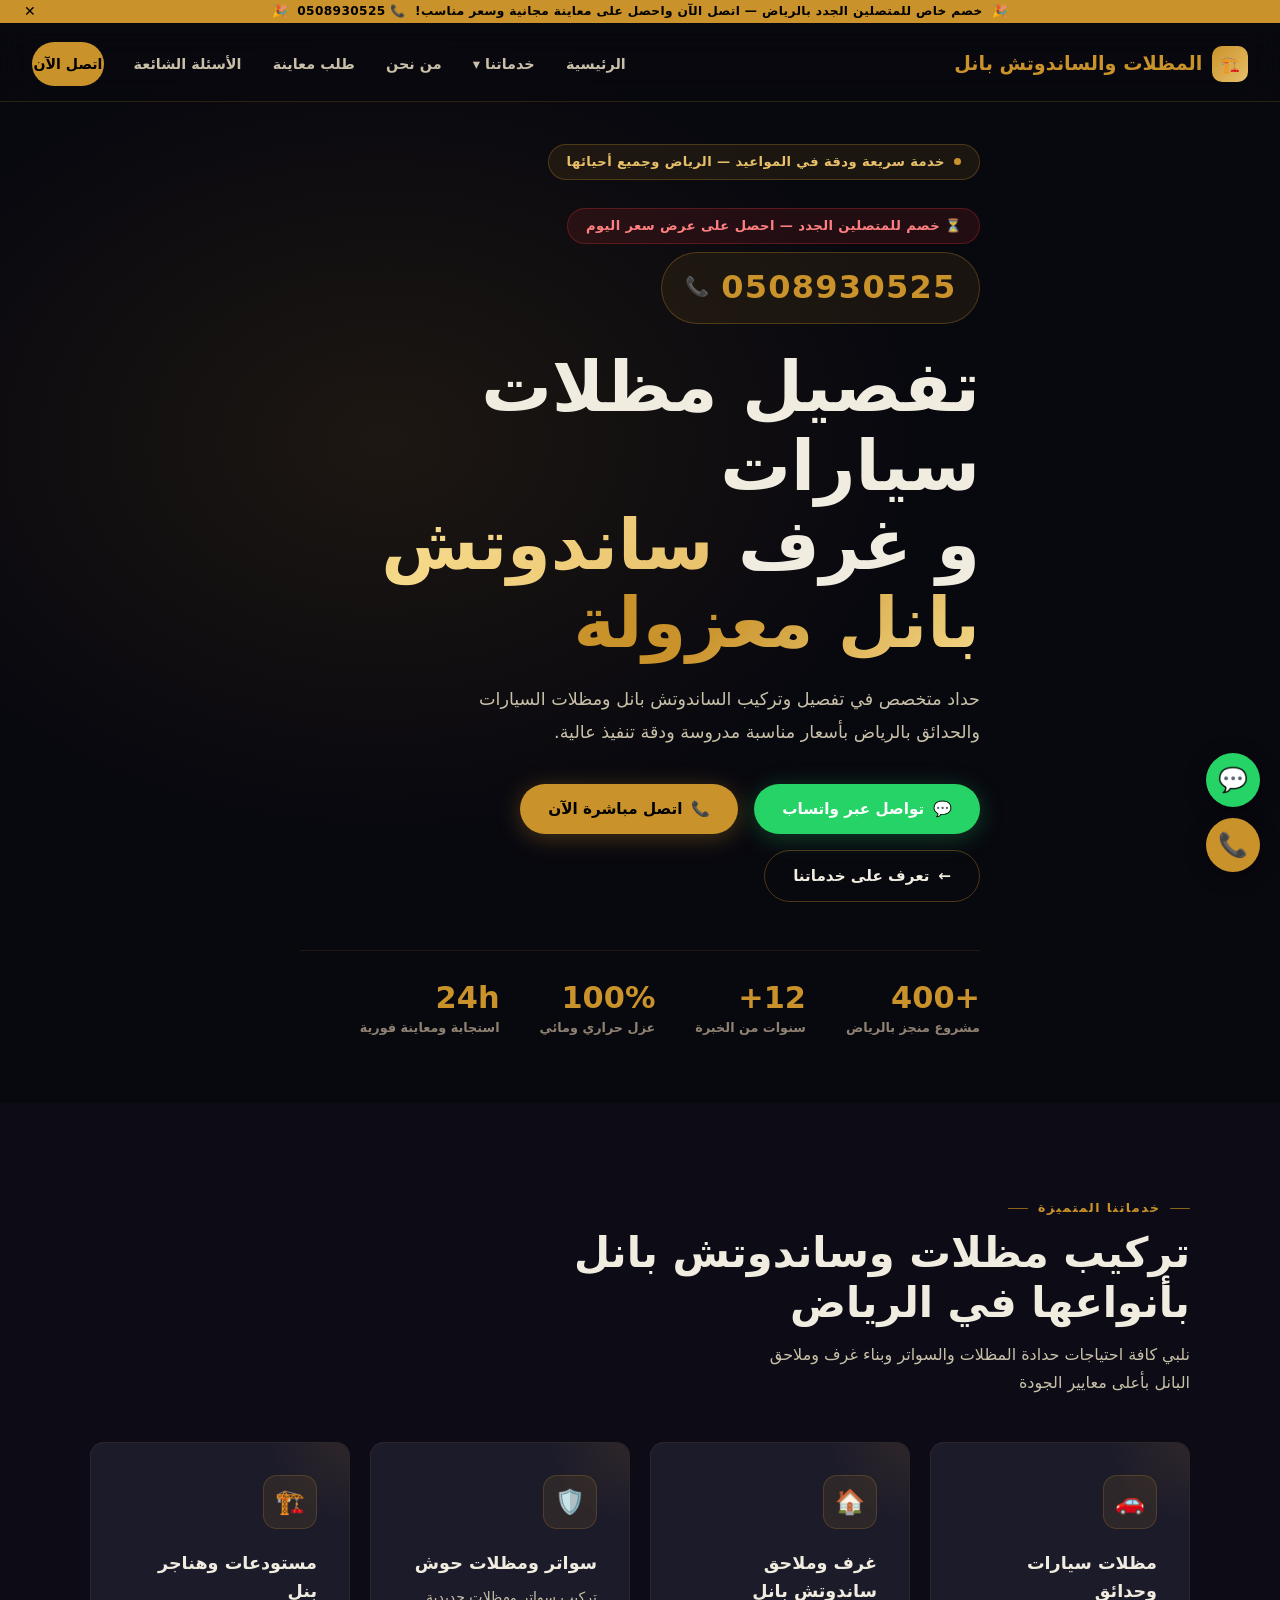
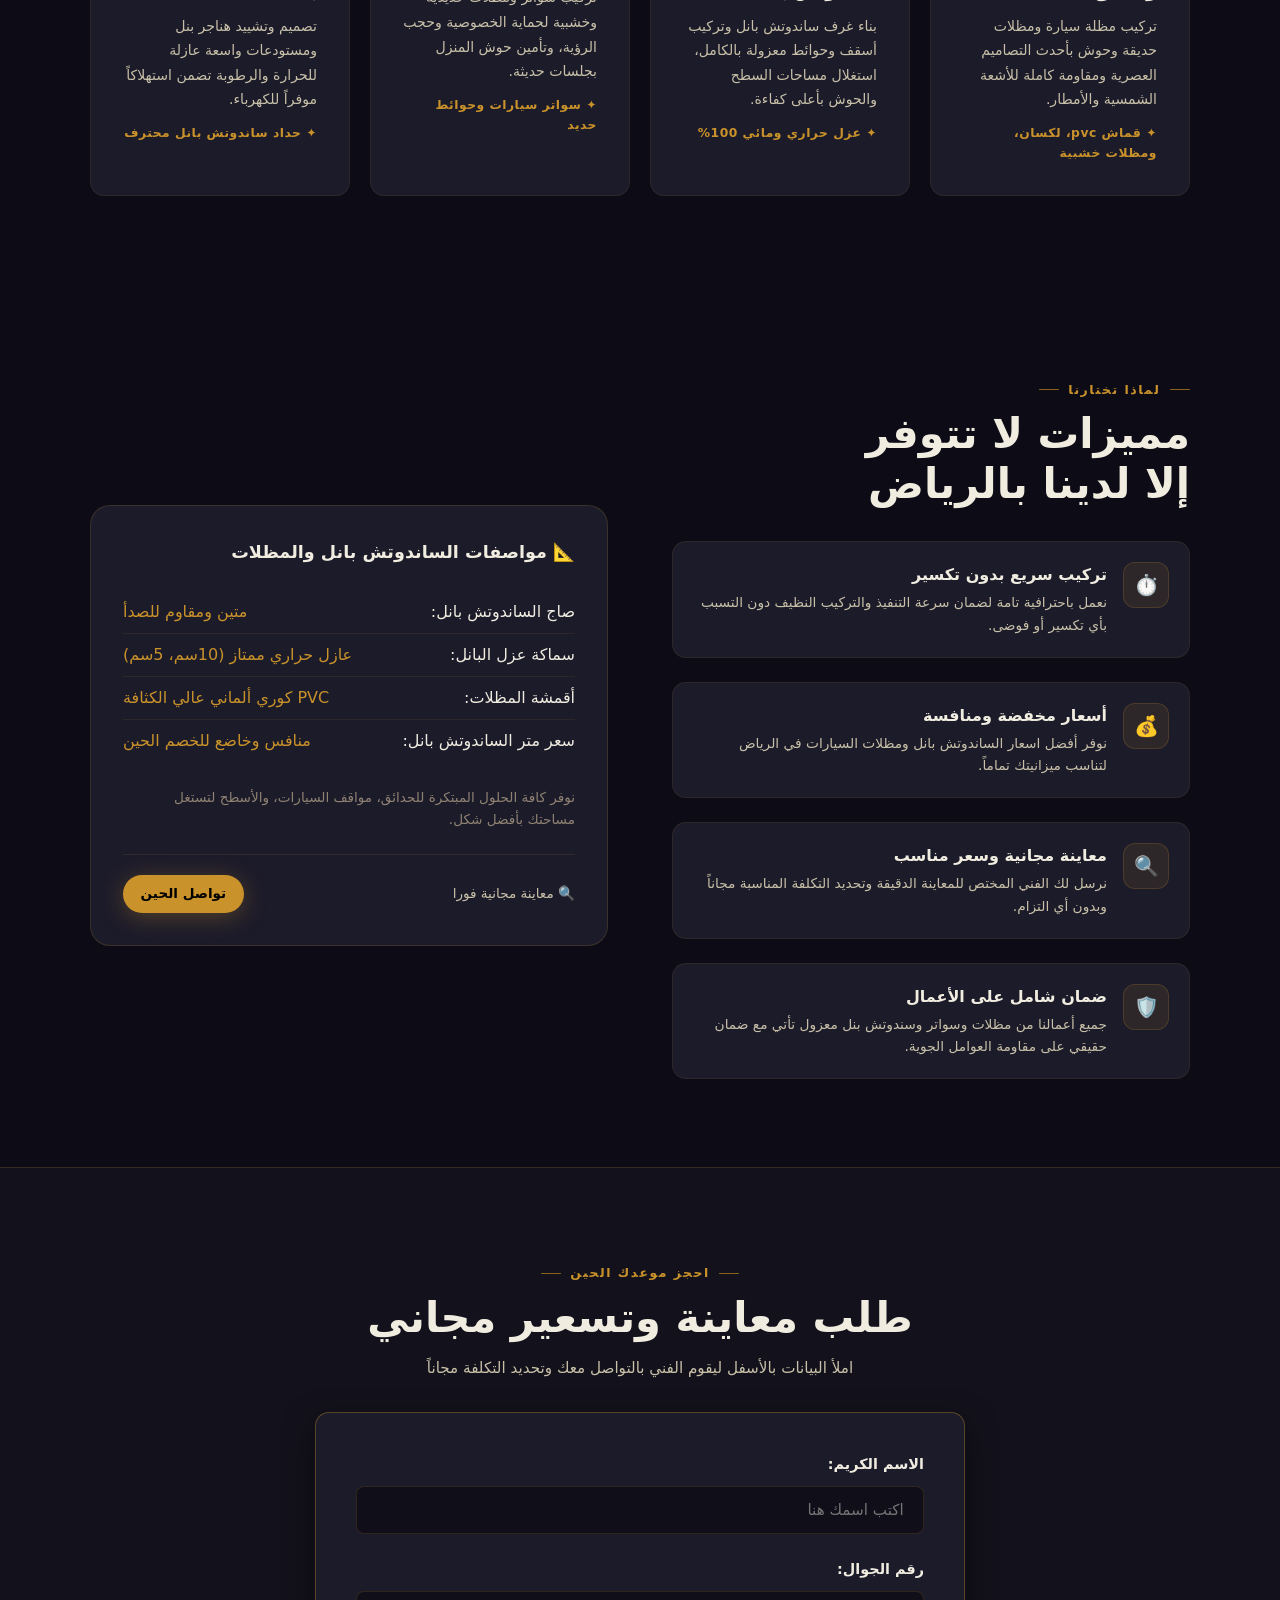
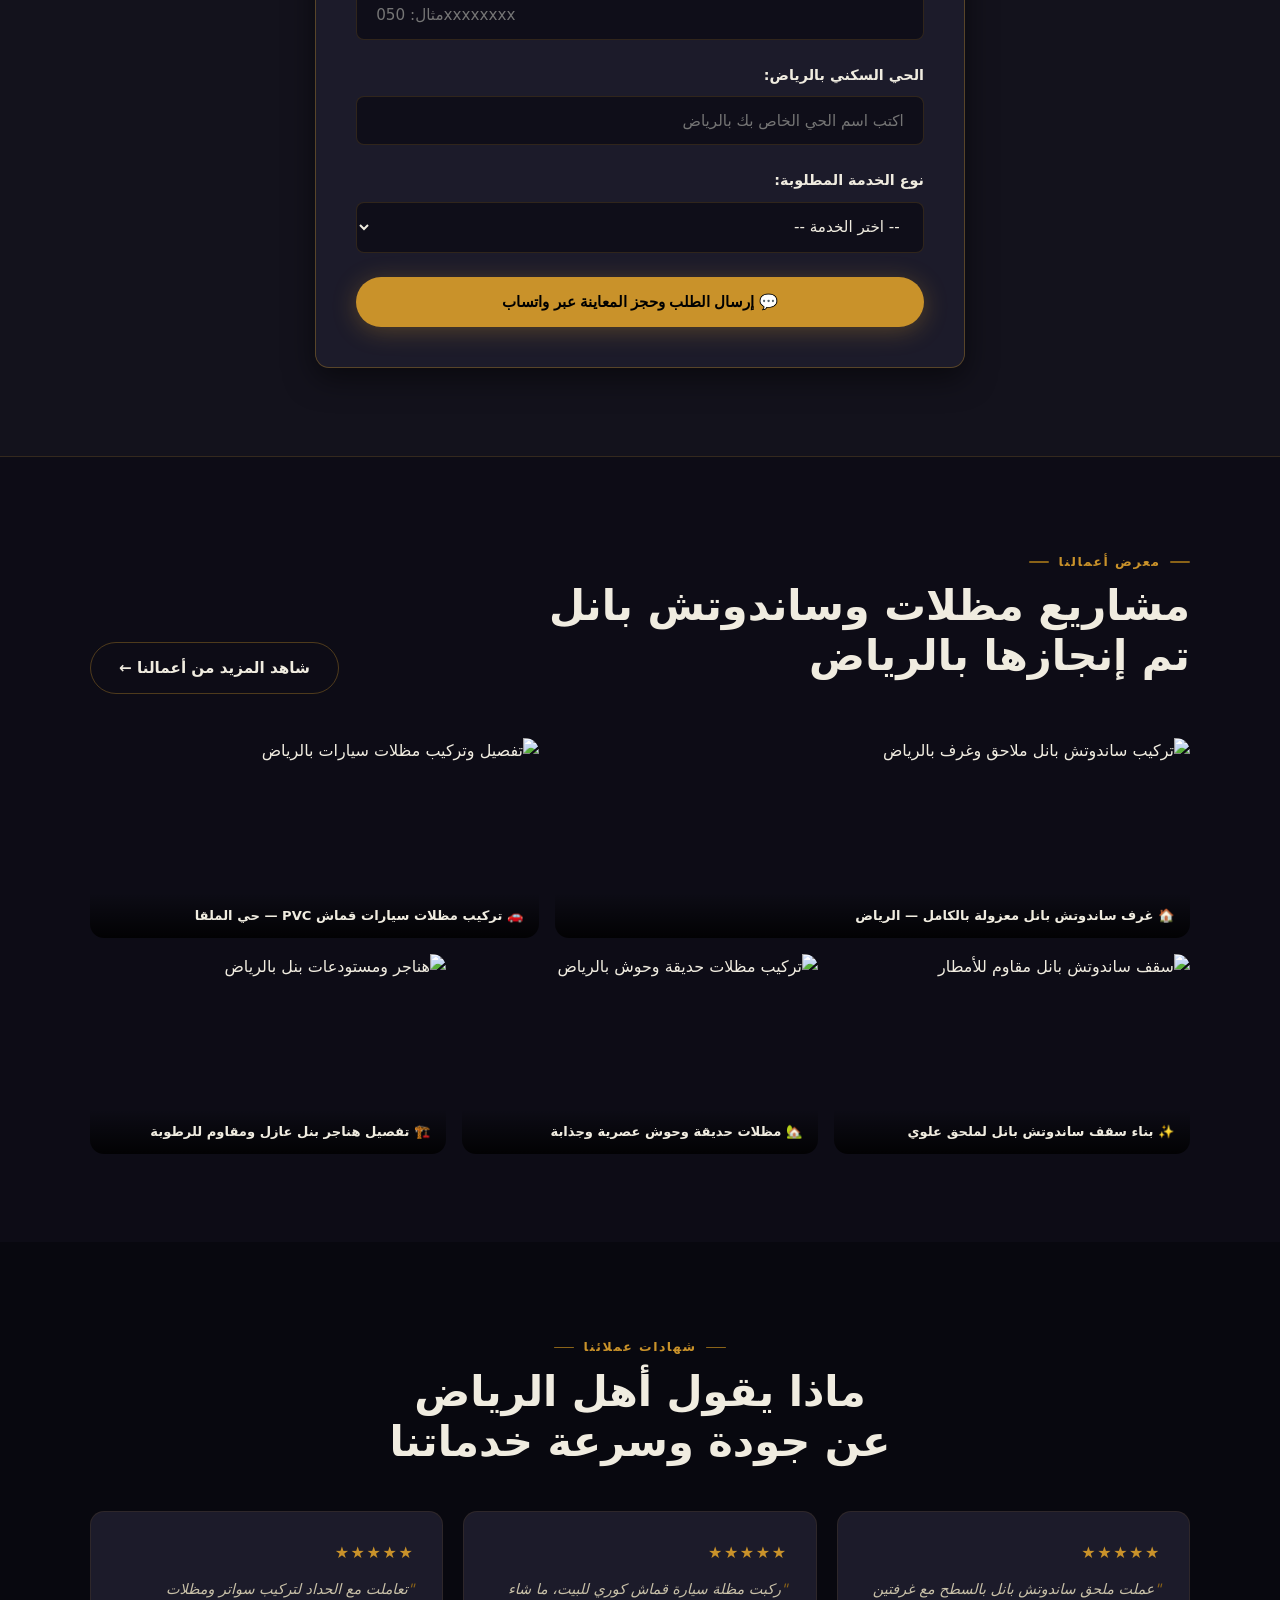
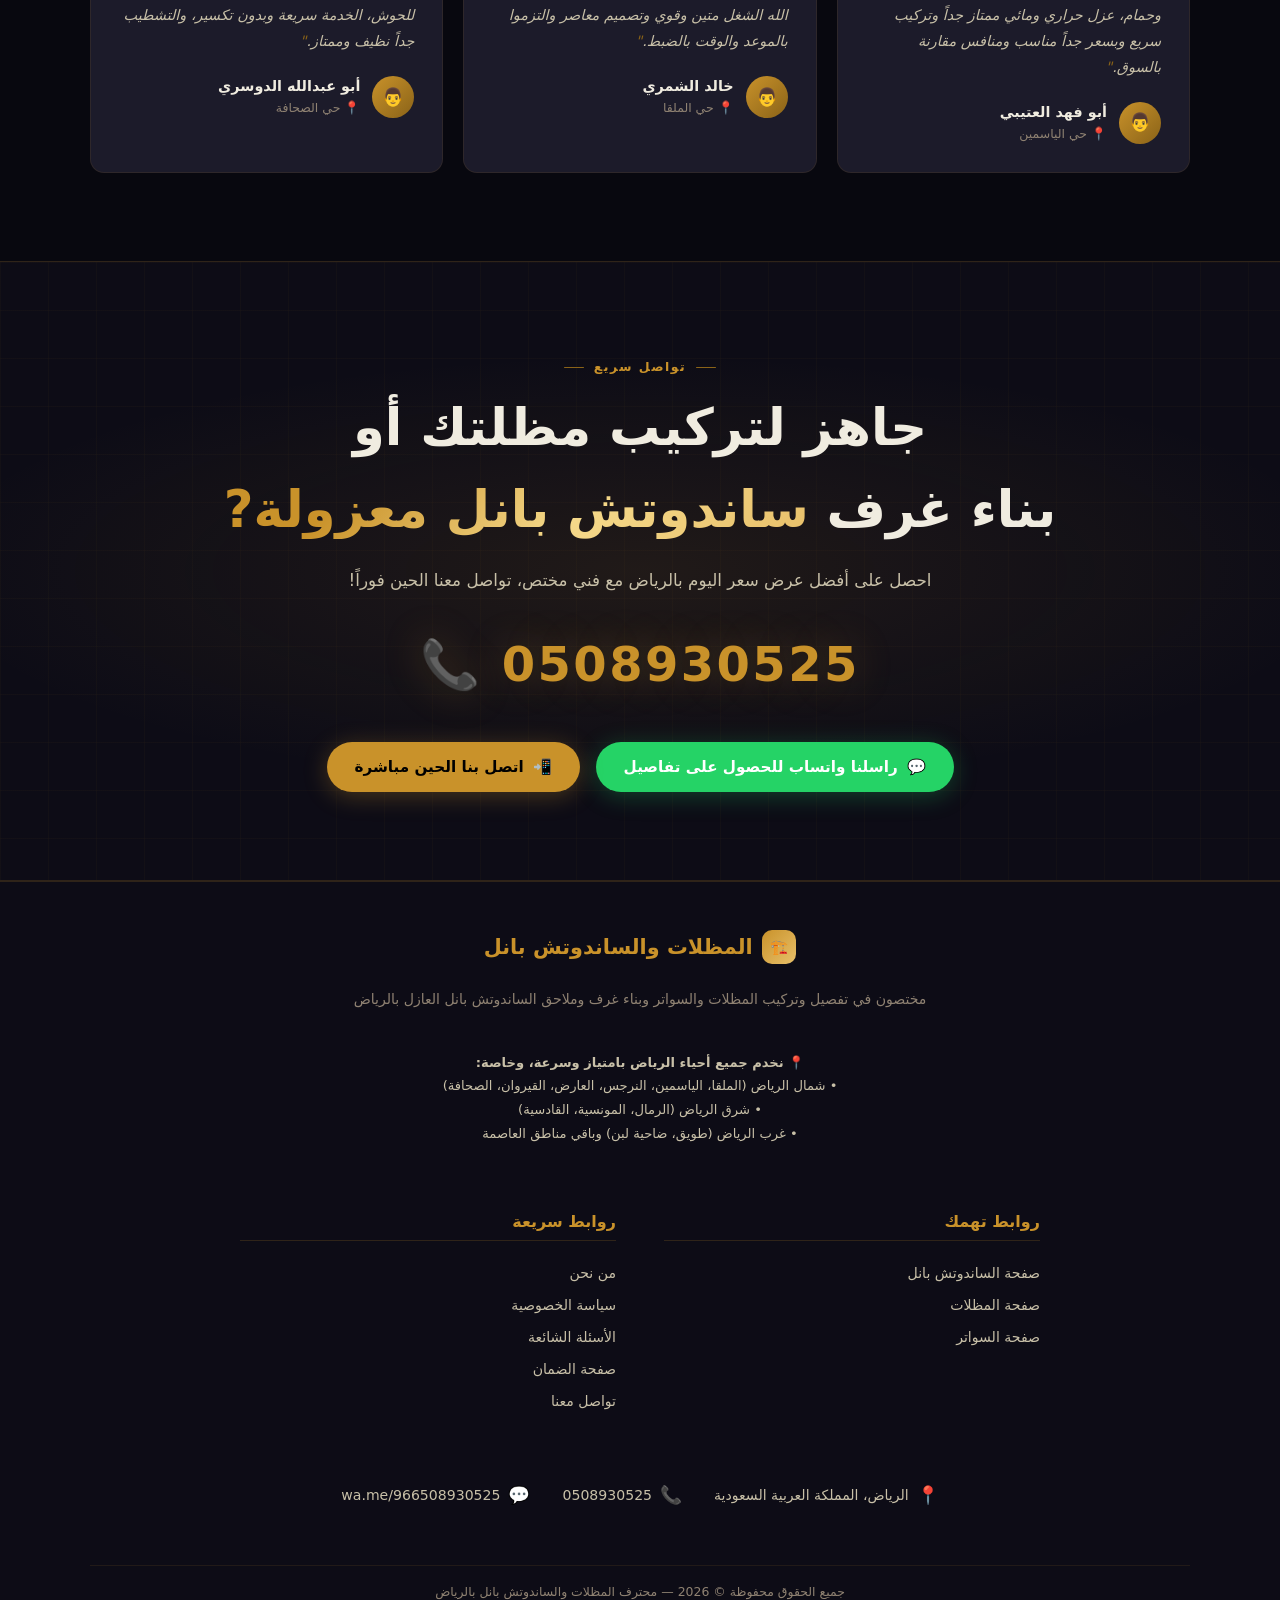
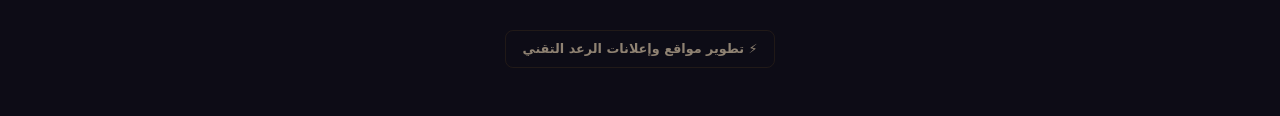
==== commit 21440304: "Update navbar and footer comments for clarity" ====
--- a/index.html
+++ b/index.html
@@ -43,7 +43,7 @@
   <button class="promo-close" onclick="closePromo()" title="إغلاق">✕</button>
 </div>
 
-<!-- ====== NAVBAR (القائمة العلوية مع القائمة المنسدلة للخدمات) ====== -->
+<!-- ====== NAVBAR (القائمة العلوية مع المنسدل الجديد بالضغط) ====== -->
 <nav id="nav">
   <a href="index.html" class="nav-logo">
     <div class="logo-icon">🏗️</div>
@@ -52,9 +52,9 @@
   <ul class="nav-links">
     <li><a href="index.html">الرئيسية</a></li>
     
-    <!-- القائمة المنسدلة للخدمات المنفصلة -->
+    <!-- القائمة المنسدلة للخدمات تعمل بالضغط حصراً -->
     <li class="dropdown">
-      <a href="#" class="dropbtn">خدماتنا ▾</a>
+      <a href="#" class="dropbtn" style="cursor: pointer;">خدماتنا ▾</a>
       <ul class="dropdown-content">
         <li><a href="umbrellas.html">تركيب المظلات</a></li>
         <li><a href="sandwich-panel.html">ساندوتش بانل</a></li>
@@ -381,7 +381,7 @@
   <div class="container">
     <div class="cta-inner">
       <div class="sec-label" style="justify-content:center">تواصل سريع</div>
-      <h2>جاهز لتركيب مظلتك أو<br>بناء غرف <span class="gold-text">ساندوتش بانل معزولة؟</span></h2>
+      <h2>جاهز لتركيب مظلتك أو<br>بناء غرف <span class="gold-text">ساندوتش بانل معزولة?</span></h2>
       <p>احصل على أفضل عرض سعر اليوم بالرياض مع فني مختص، تواصل معنا الحين فوراً!</p>
       <div class="phone-big">📞 0508930525</div>
       <div class="cta-btns">
@@ -396,7 +396,7 @@
   </div>
 </section>
 
-<!-- ====== FOOTER (التذييل المطور والمقسم إلى أعمدة روابط تهمك وروابط سريعة) ====== -->
+<!-- ====== FOOTER (التذييل المقسم الجديد) ====== -->
 <footer>
   <div class="footer-inner">
     <a href="index.html" class="footer-logo">
@@ -405,7 +405,6 @@
     </a>
     <p class="footer-tagline">مختصون في تفصيل وتركيب المظلات والسواتر وبناء غرف وملاحق الساندوتش بانل العازل بالرياض</p>
     
-    <!-- قسم أحياء الرياض المستهدفة لزيادة ثقة الزائر -->
     <div class="footer-neighborhoods" style="margin: 1rem 0; font-size: 0.82rem; color: var(--text2); max-width: 800px; line-height: 1.8;">
       <strong>📍 نخدم جميع أحياء الرياض بامتياز وسرعة، وخاصة:</strong><br>
       <span>• شمال الرياض (الملقا، الياسمين، النرجس، العارض، القيروان، الصحافة)<br>
@@ -413,9 +412,8 @@
       • غرب الرياض (طويق، ضاحية لبن) وباقي مناطق العاصمة</span>
     </div>
 
-    <!-- تقسيم الروابط إلى عمودين منسقين على الشاشات الكبيرة والموبايل -->
+    <!-- تقسيم الروابط بالتوافق مع طلبك -->
     <div class="footer-columns">
-      <!-- العمود الأول: روابط تهمك -->
       <div class="footer-col">
         <h3>روابط تهمك</h3>
         <ul>
@@ -425,7 +423,6 @@
         </ul>
       </div>
       
-      <!-- العمود الثاني: روابط سريعة -->
       <div class="footer-col">
         <h3>روابط سريعة</h3>
         <ul>
@@ -446,14 +443,13 @@
 
     <div class="footer-copy" style="margin-top: 1.5rem; border-top: 1px solid rgba(201,146,42,0.1); width: 100%; padding-top: 1rem;">جميع الحقوق محفوظة © 2026 — محترف المظلات والساندوتش بانل بالرياض</div>
     
-    <!-- كود المطور المستثنى من تتبع إعلاناتك -->
     <a href="tel:0578539687" class="footer-dev">
       ⚡ تطوير مواقع وإعلانات الرعد التقني
     </a>
   </div>
 </footer>
 
-<!-- أزرار الهواتف العائمة على الشاشات الكبيرة والجوال -->
+<!-- أزرار الهواتف العائمة الثابتة بالاتجاهات المطلوبة (اليمين للاتصال والواتس واليسار للصعود) -->
 <div class="float-right">
   <a href="https://wa.me/966508930525" class="float-btn float-wa-btn">
     <span>💬</span>
@@ -465,8 +461,8 @@
   </a>
 </div>
 
-<!-- زر الصعود للأعلى -->
-<a href="#home" class="scroll-top-btn" id="scrollBtn">↑</a>
+<!-- زر الصعود للأعلى (يسار دائماً) -->
+<a href="#" class="scroll-top-btn" id="scrollBtn">↑</a>
 
 <script src="script.js"></script>
 </body>
--- a/style.css
+++ b/style.css
@@ -204,7 +204,7 @@
   transform: translateY(-1px);
 }
 
-/* ===== DROPDOWN NAVIGATION (تنسيقات القائمة المنسدلة للخدمات) ===== */
+/* ===== DROPDOWN NAVIGATION (المنسدل عند النقر) ===== */
 .dropdown {
   position: relative;
   display: inline-block;
@@ -224,7 +224,7 @@
   margin-top: 8px;
   list-style: none;
   padding: 8px 0;
-  right: 0; /* محاذاة لليمين بالتوافق مع اتجاه RTL */
+  right: 0;
 }
 
 .dropdown-content li {
@@ -246,7 +246,8 @@
   color: var(--gold) !important;
 }
 
-.dropdown:hover .dropdown-content {
+/* تفعيل الظهور المنسدل برمجياً عند الضغط */
+.dropdown.active .dropdown-content {
   display: block;
 }
 
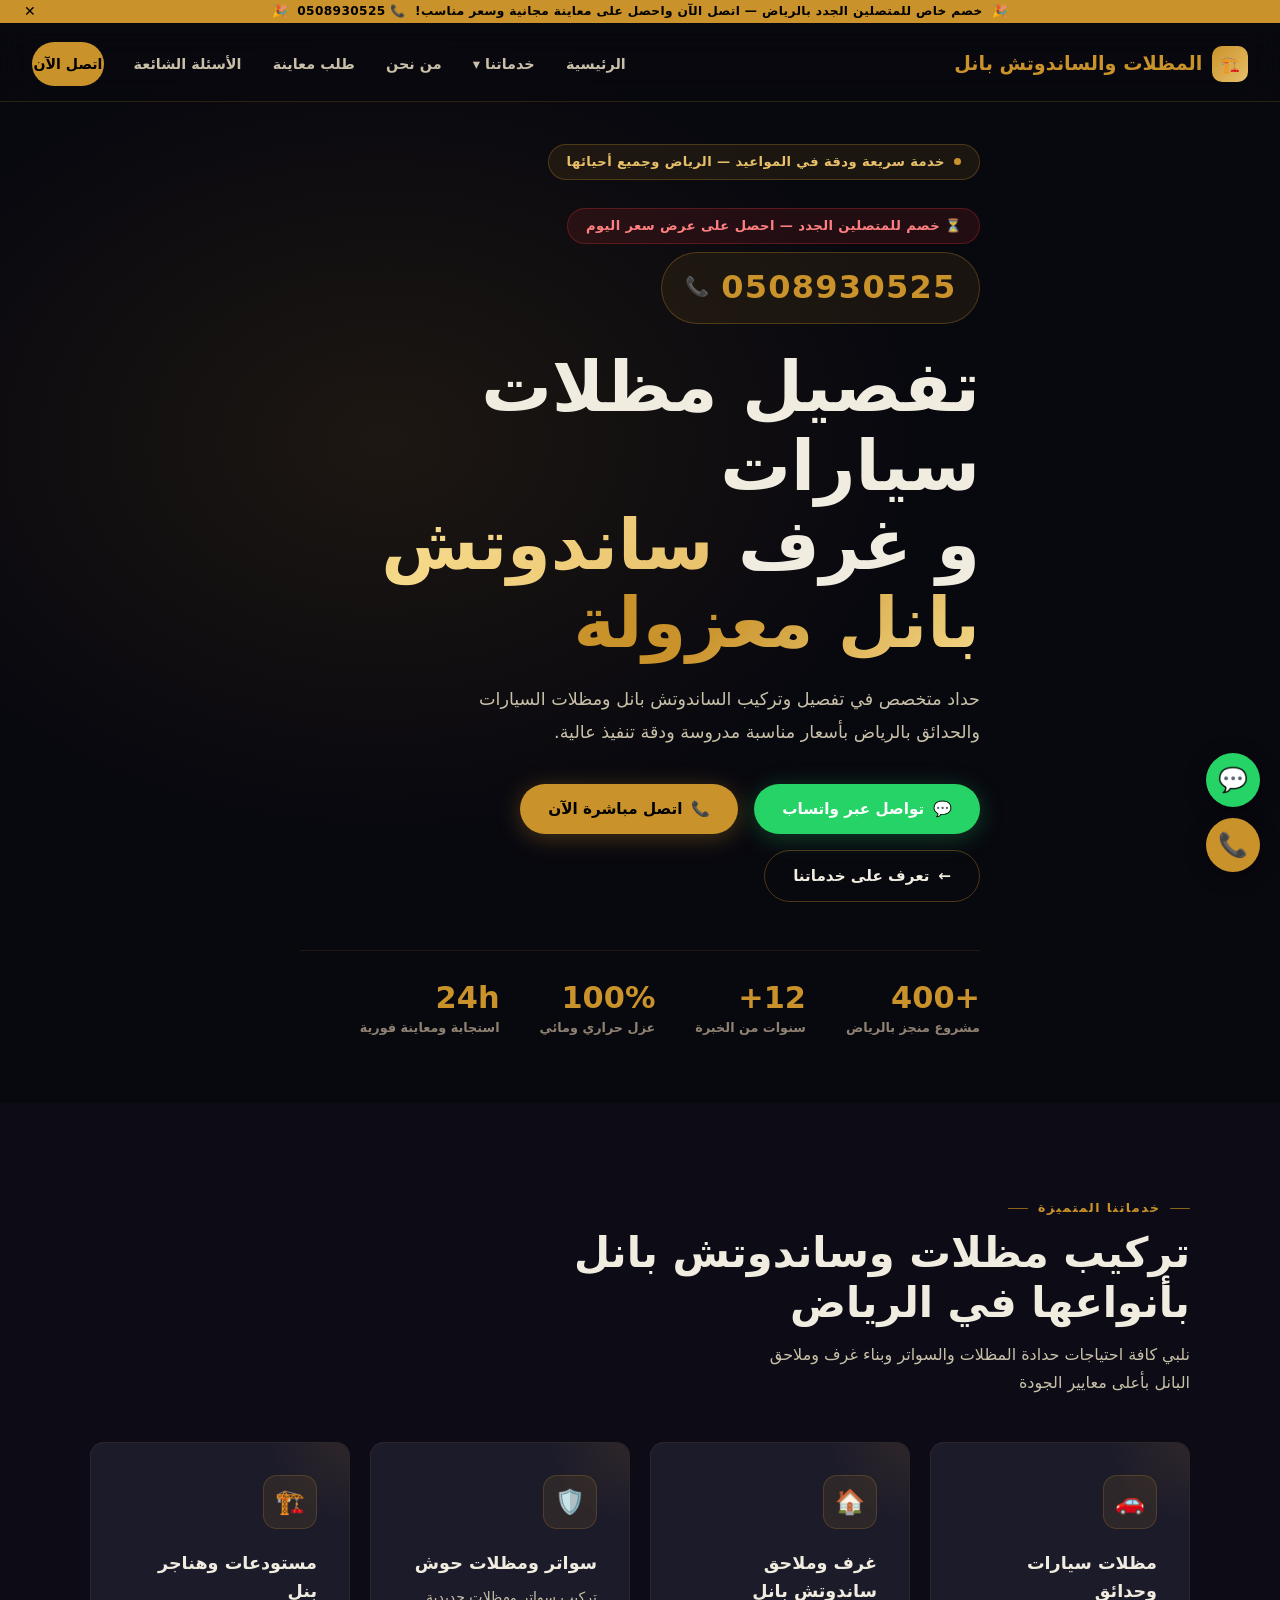
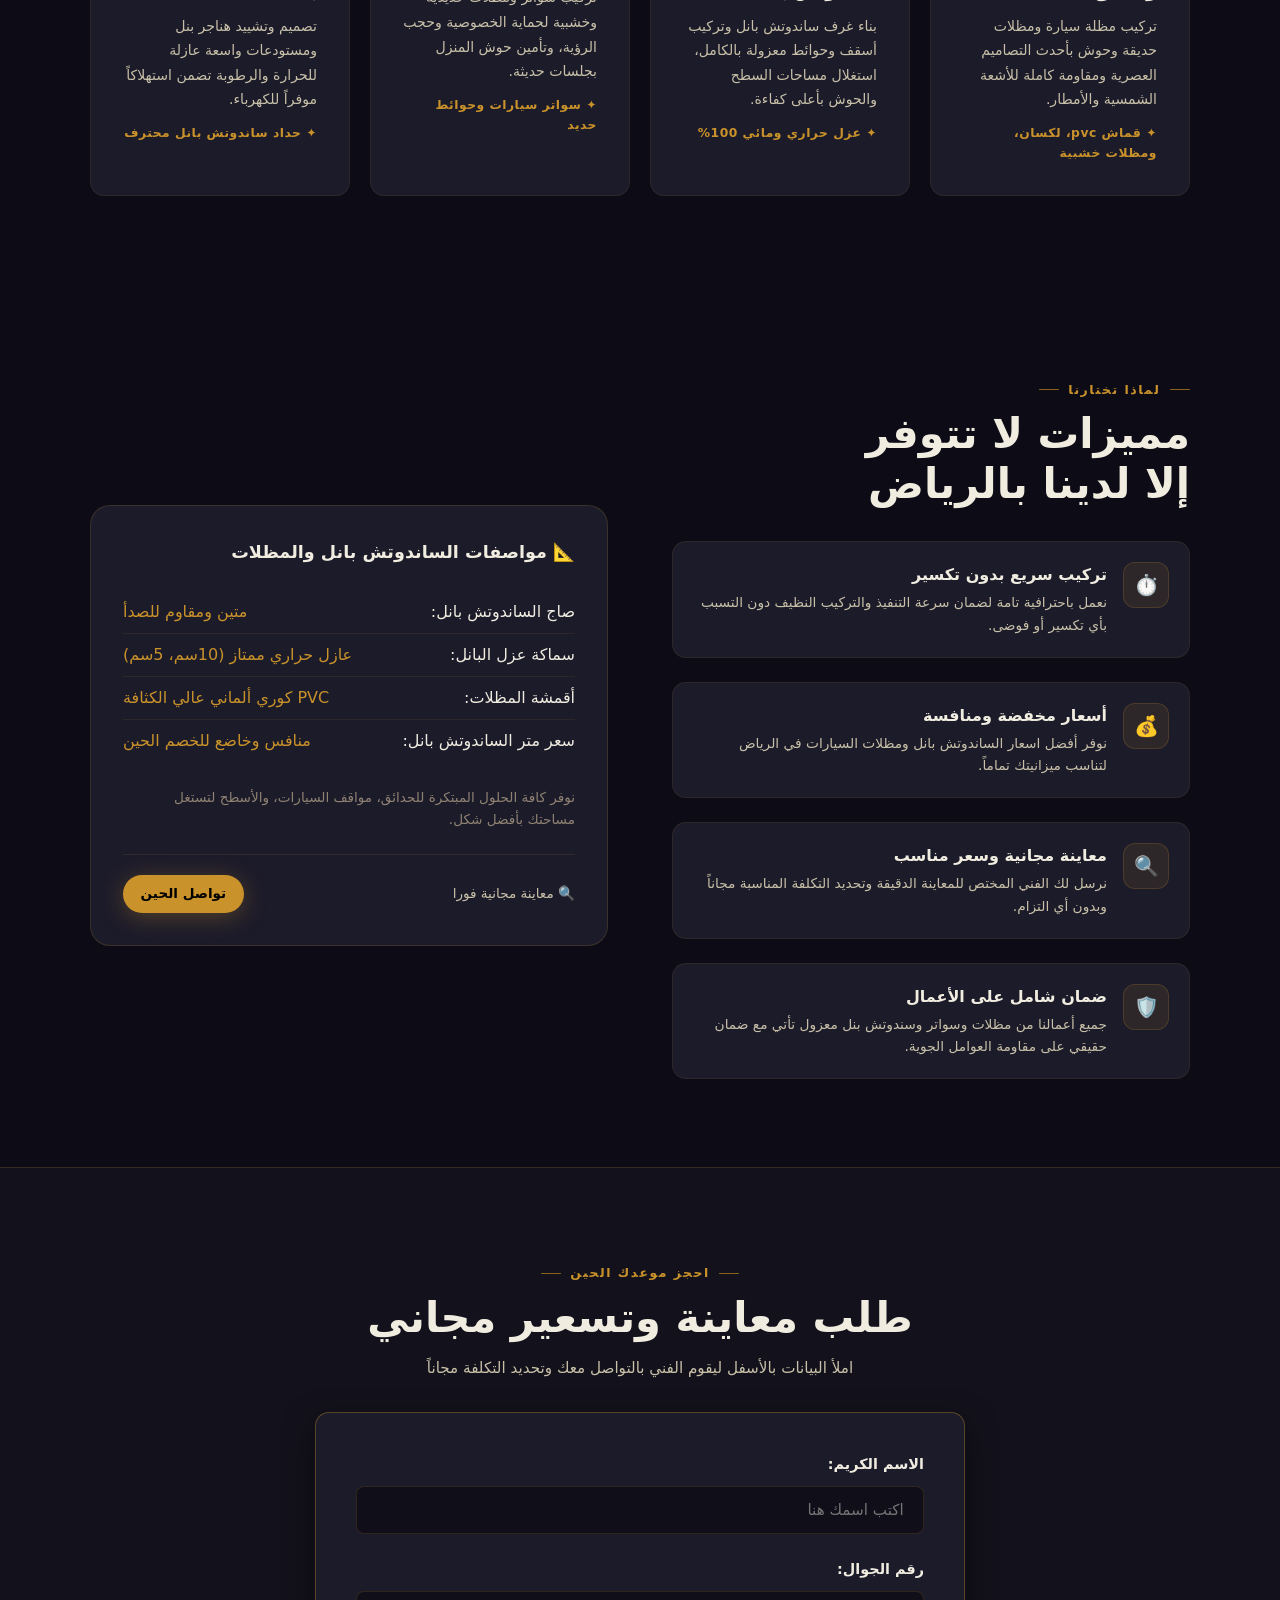
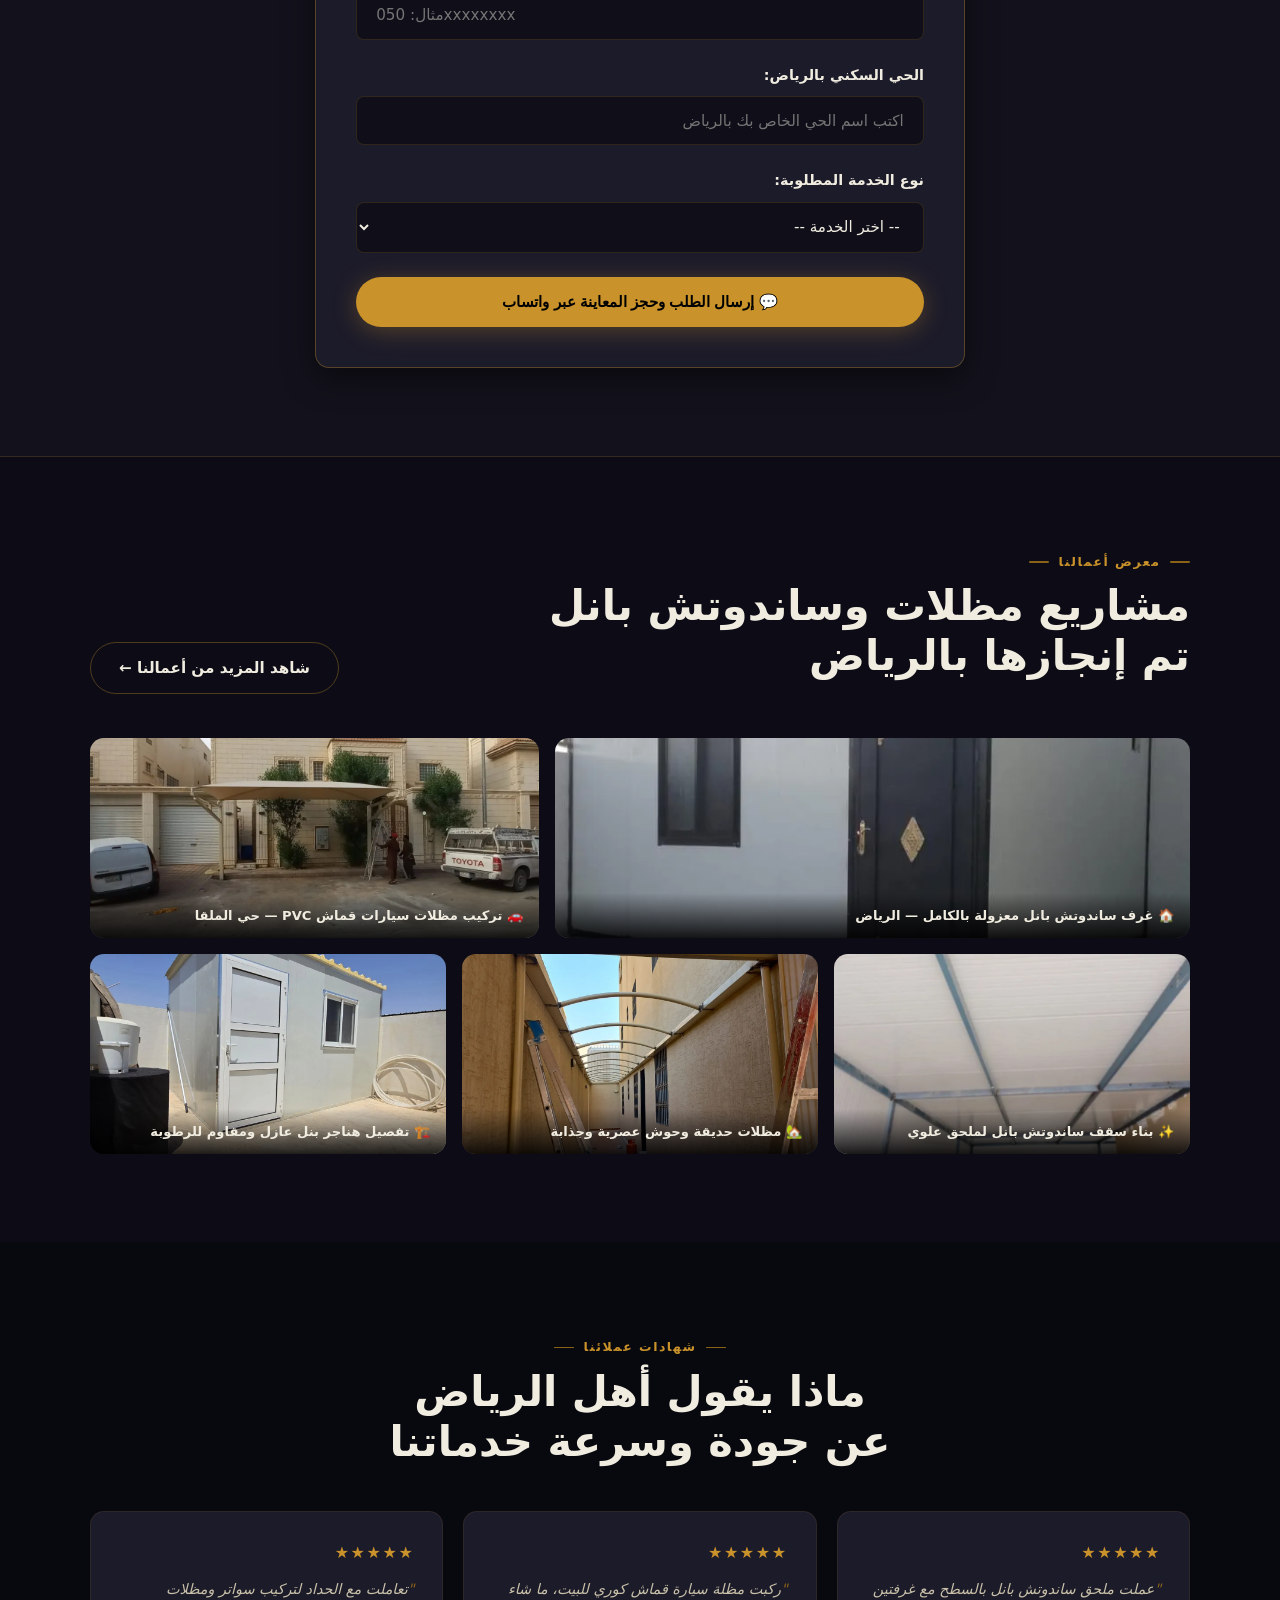
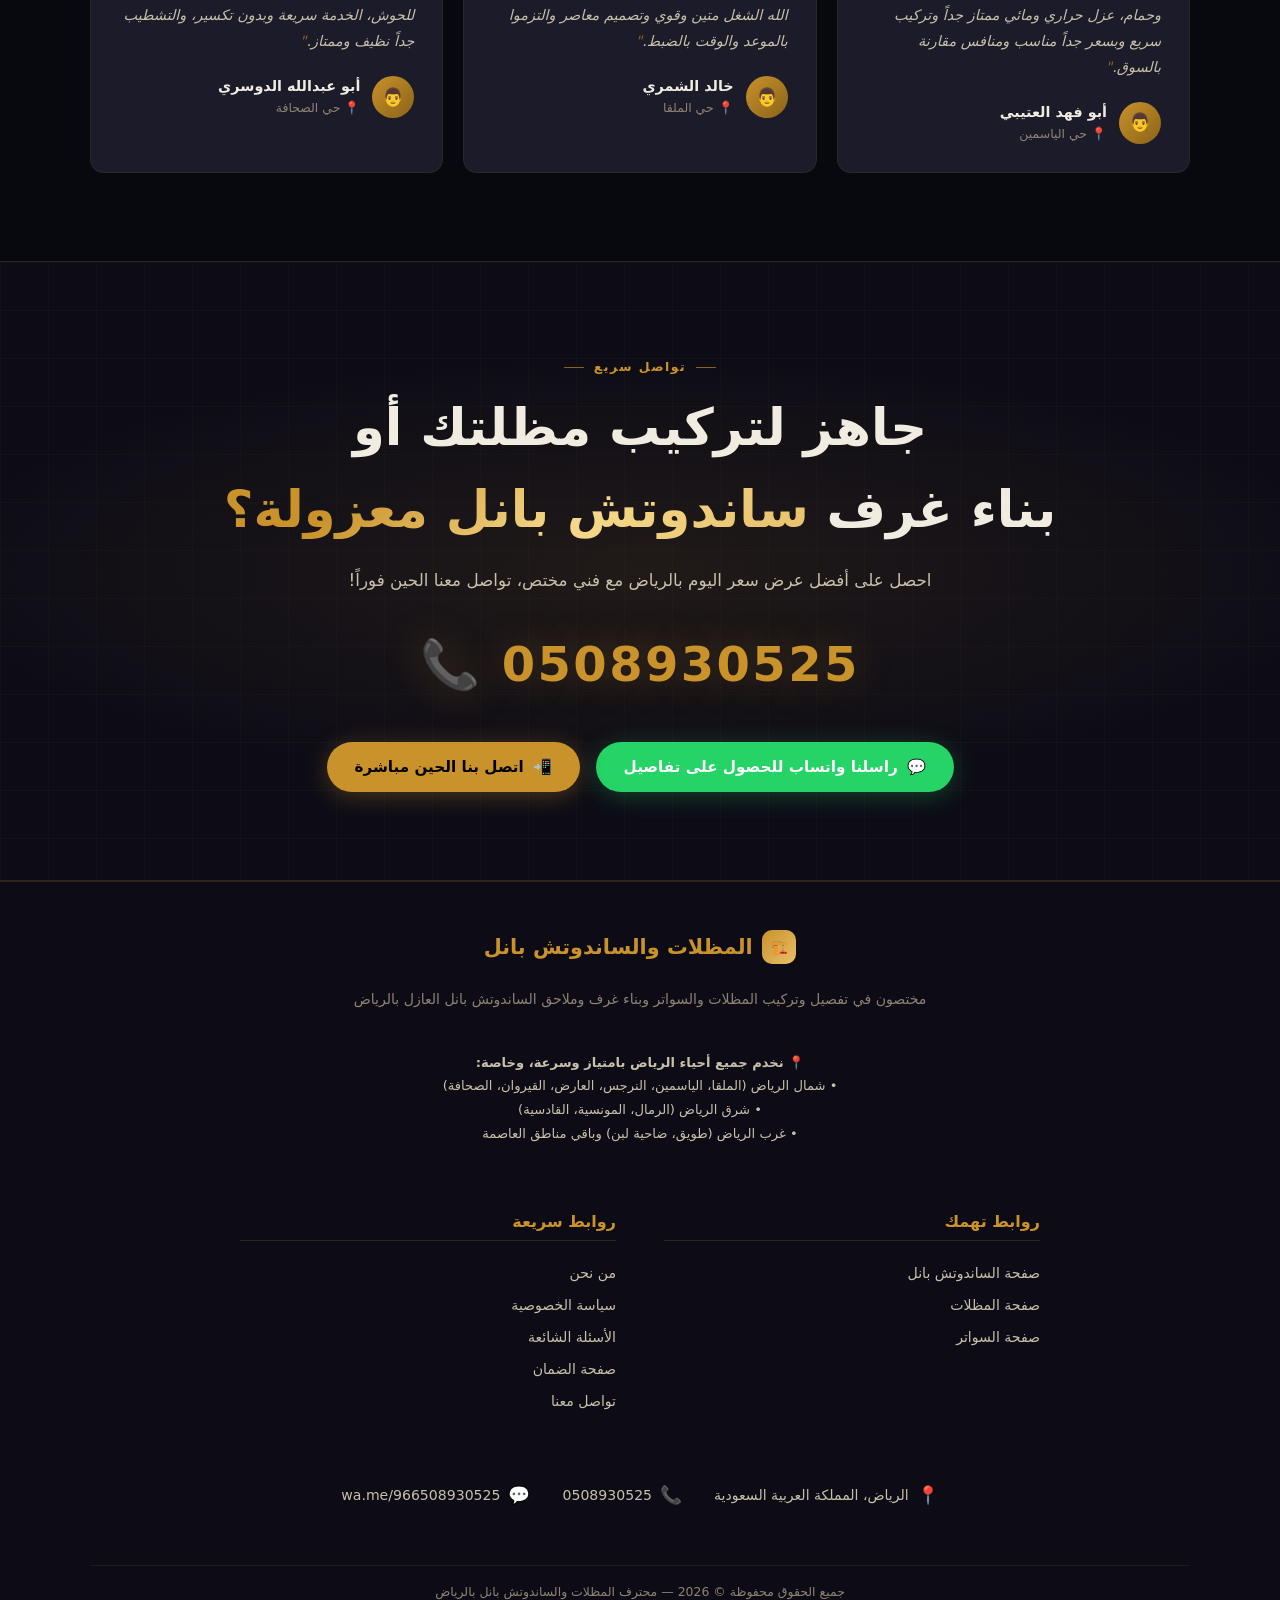
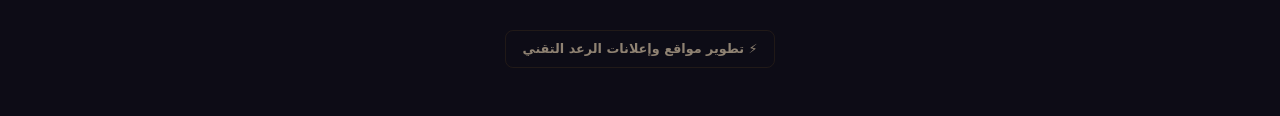
==== commit bac31cee: "Fix author meta and update image formats Updated author meta tag and improved gallery image paths." ====
--- a/index.html
+++ b/index.html
@@ -5,7 +5,7 @@
 <meta name="viewport" content="width=device-width, initial-scale=1.0">
 <meta name="description" content="حداد تركيب مظلات سيارات وساندوتش بانل بالرياض بأسعار منافسة وجودة تنفيذ عالية. اتصل الآن لمعاينة مجانية 0508930525">
 <meta name="keywords" content="مظلات سيارات, ساندوتش بانل اسعار, المظلات والسواتر, تركيب سواتر, مظلات الرياض, ساندوتش بانل الرياض, حداد مظلات الرياض, بناء غرف ساندوتش بانل, اسعار الساندوتش بانل">
-<meta name="author" content="محترف المظلات والساندوتش بانل بالرياض">
+<meta name="author" content="محترف Mظلات وساندوتش بانل بالرياض">
 <title>مظلات وساندوتش بانل الرياض — خصم للمتصلين الجدد 📞 0508930525</title>
 
 <!-- Open Graph / Facebook Ads -->
@@ -290,7 +290,7 @@
   </div>
 </section>
 
-<!-- ====== GALLERY (معرض الأعمال) ====== -->
+<!-- ====== GALLERY (معرض الأعمال مع تصحيح مسارات وصيغ صورك المرفوعة) ====== -->
 <section id="gallery" style="background:var(--dark2)">
   <div class="container">
     <div class="sec-head-row">
@@ -302,27 +302,27 @@
     </div>
     <div class="gallery-grid reveal">
       <div class="gi gi1">
-        <img src="images/sandwich-panel/panel1.jpg" alt="تركيب ساندوتش بانل ملاحق وغرف بالرياض" loading="eager" fetchpriority="high">
+        <img src="images/sandwich1.webp" alt="تركيب ساندوتش بانل ملاحق وغرف بالرياض" loading="eager" fetchpriority="high">
         <div class="gi-overlay"><span>شاهد التفاصيل</span></div>
         <div class="gi-lbl">🏠 غرف ساندوتش بانل معزولة بالكامل — الرياض</div>
       </div>
       <div class="gi gi2">
-        <img src="images/umbrellas/umbrella1.jpg" alt="تفصيل وتركيب مظلات سيارات بالرياض" loading="lazy">
+        <img src="images/umbrella1.webp" alt="تفصيل وتركيب مظلات سيارات بالرياض" loading="lazy">
         <div class="gi-overlay"><span>شاهد التفاصيل</span></div>
         <div class="gi-lbl">🚗 تركيب مظلات سيارات قماش PVC — حي الملقا</div>
       </div>
       <div class="gi gi3">
-        <img src="images/sandwich-panel/panel2.jpg" alt="سقف ساندوتش بانل مقاوم للأمطار" loading="lazy">
+        <img src="images/sandwich2.webp" alt="سقف ساندوتش بانل مقاوم للأمطار" loading="lazy">
         <div class="gi-overlay"><span>شاهد التفاصيل</span></div>
         <div class="gi-lbl">✨ بناء سقف ساندوتش بانل لملحق علوي</div>
       </div>
       <div class="gi gi4">
-        <img src="images/umbrellas/umbrella2.jpg" alt="تركيب مظلات حديقة وحوش بالرياض" loading="lazy">
+        <img src="images/umbrella2.webp" alt="تركيب مظلات حديقة وحوش بالرياض" loading="lazy">
         <div class="gi-overlay"><span>شاهد التفاصيل</span></div>
         <div class="gi-lbl">🏡 مظلات حديقة وحوش عصرية وجذابة</div>
       </div>
       <div class="gi gi5">
-        <img src="images/sandwich-panel/panel3.jpg" alt="هناجر ومستودعات بنل بالرياض" loading="lazy">
+        <img src="images/sandwich3.webp" alt="هناجر ومستودعات بنل بالرياض" loading="lazy">
         <div class="gi-overlay"><span>شاهد التفاصيل</span></div>
         <div class="gi-lbl">🏗️ تفصيل هناجر بنل عازل ومقاوم للرطوبة</div>
       </div>
@@ -381,7 +381,7 @@
   <div class="container">
     <div class="cta-inner">
       <div class="sec-label" style="justify-content:center">تواصل سريع</div>
-      <h2>جاهز لتركيب مظلتك أو<br>بناء غرف <span class="gold-text">ساندوتش بانل معزولة?</span></h2>
+      <h2>جاهز لتركيب مظلتك أو<br>بناء غرف <span class="gold-text">ساندوتش بانل معزولة؟</span></h2>
       <p>احصل على أفضل عرض سعر اليوم بالرياض مع فني مختص، تواصل معنا الحين فوراً!</p>
       <div class="phone-big">📞 0508930525</div>
       <div class="cta-btns">
@@ -396,7 +396,7 @@
   </div>
 </section>
 
-<!-- ====== FOOTER (التذييل المقسم الجديد) ====== -->
+<!-- ====== FOOTER ====== -->
 <footer>
   <div class="footer-inner">
     <a href="index.html" class="footer-logo">
@@ -412,7 +412,7 @@
       • غرب الرياض (طويق، ضاحية لبن) وباقي مناطق العاصمة</span>
     </div>
 
-    <!-- تقسيم الروابط بالتوافق مع طلبك -->
+    <!-- تقسيم الروابط -->
     <div class="footer-columns">
       <div class="footer-col">
         <h3>روابط تهمك</h3>
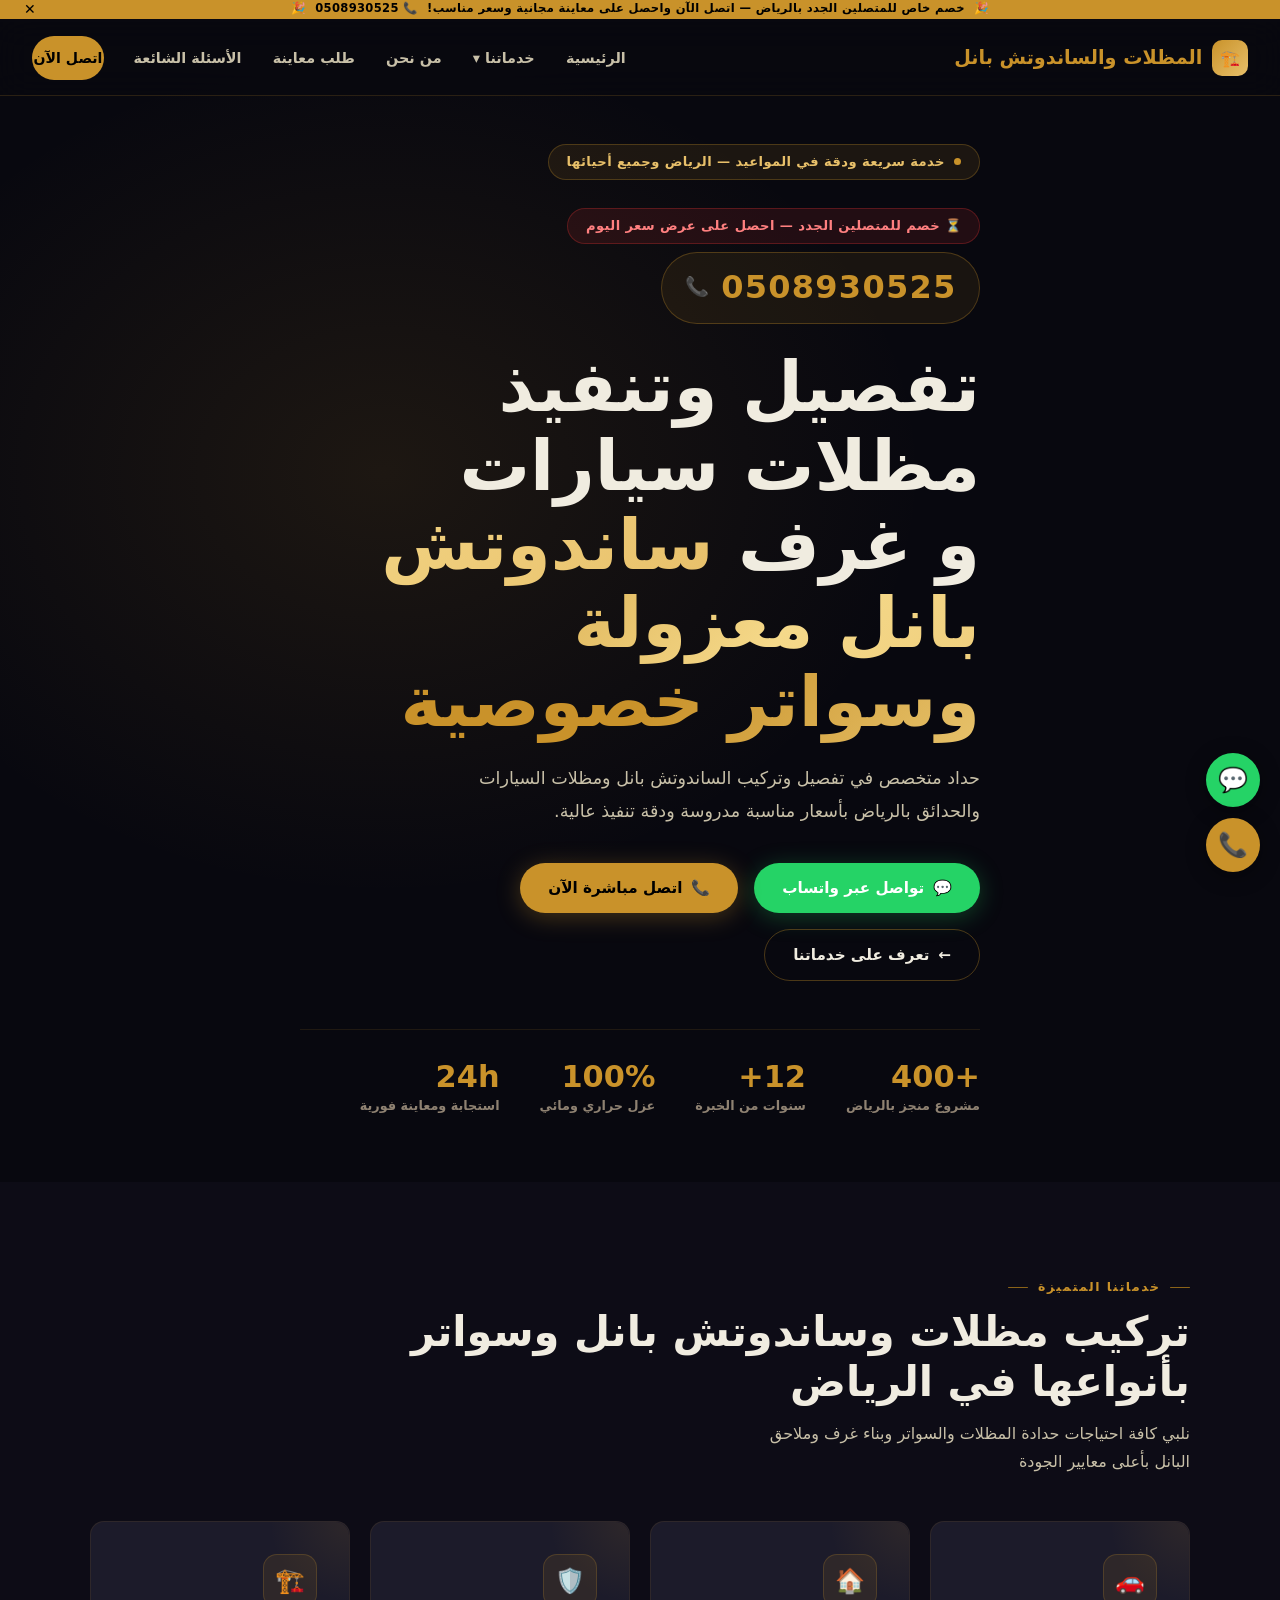
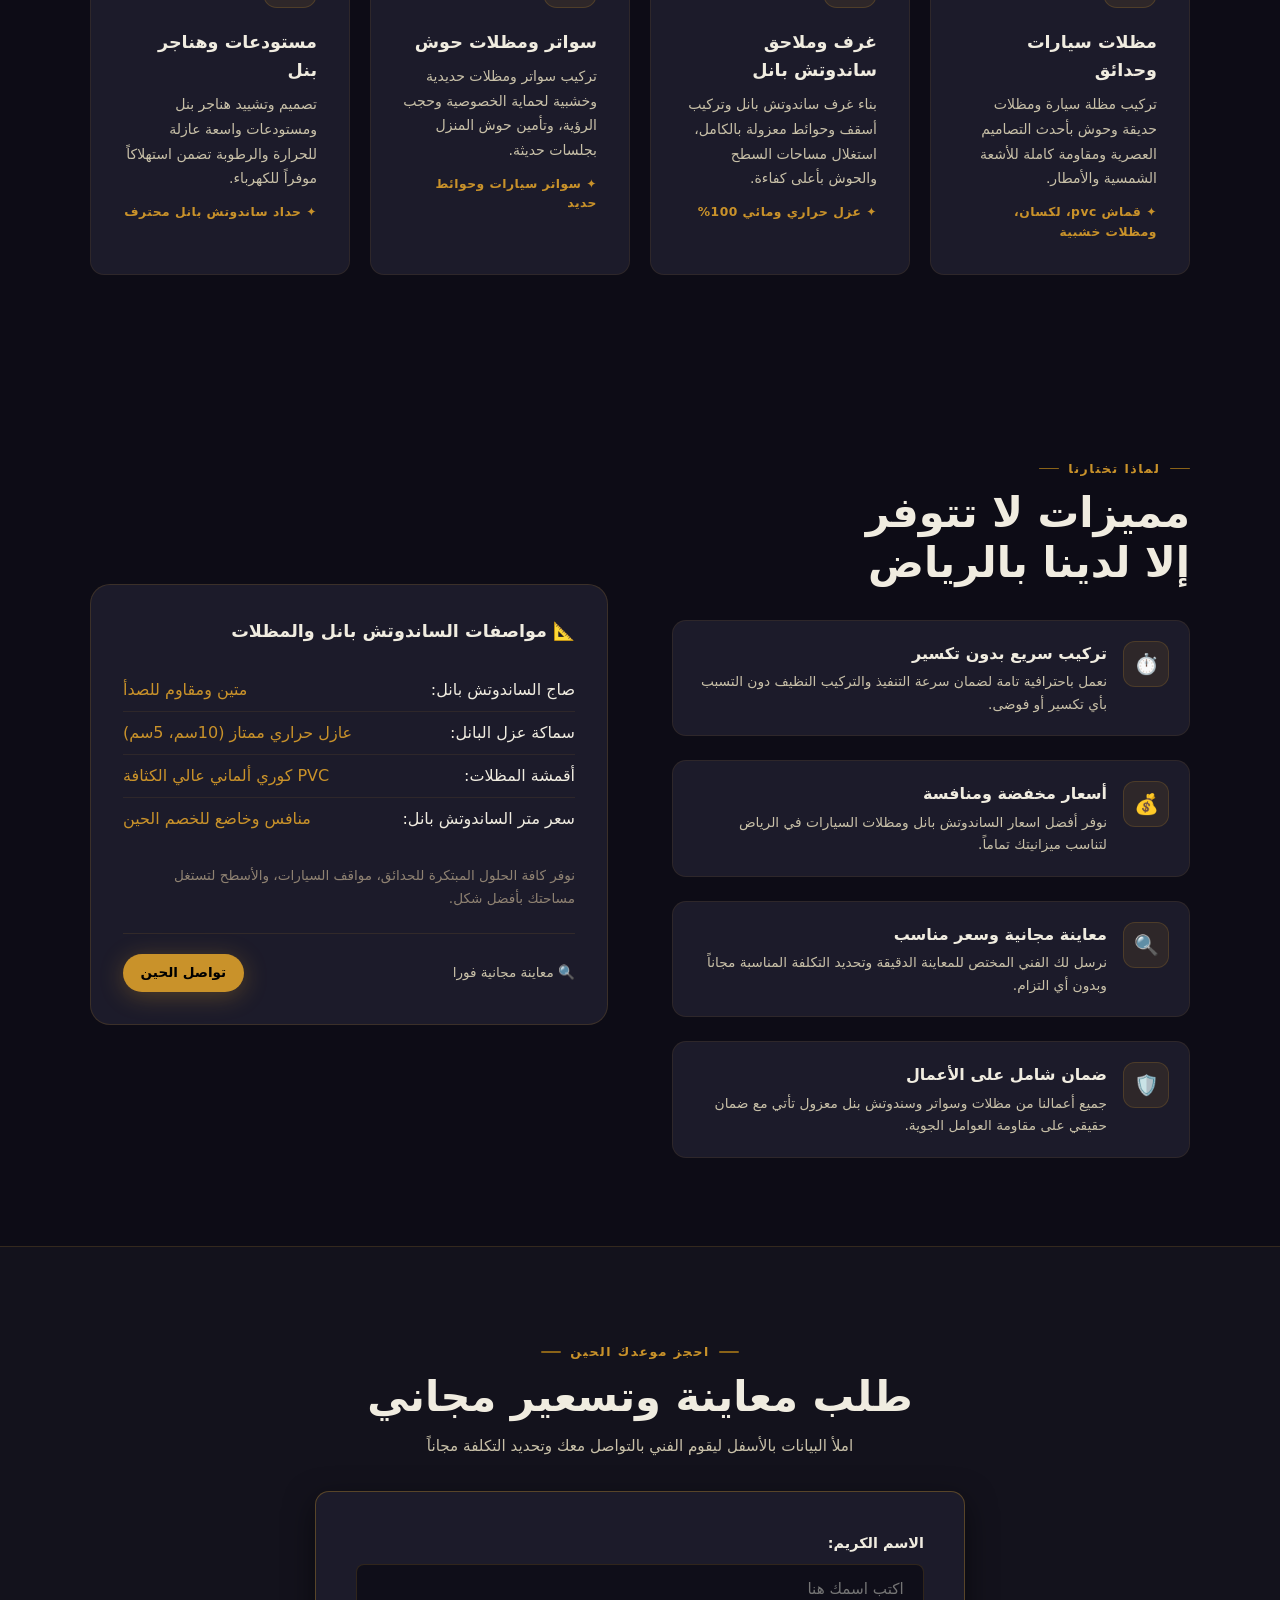
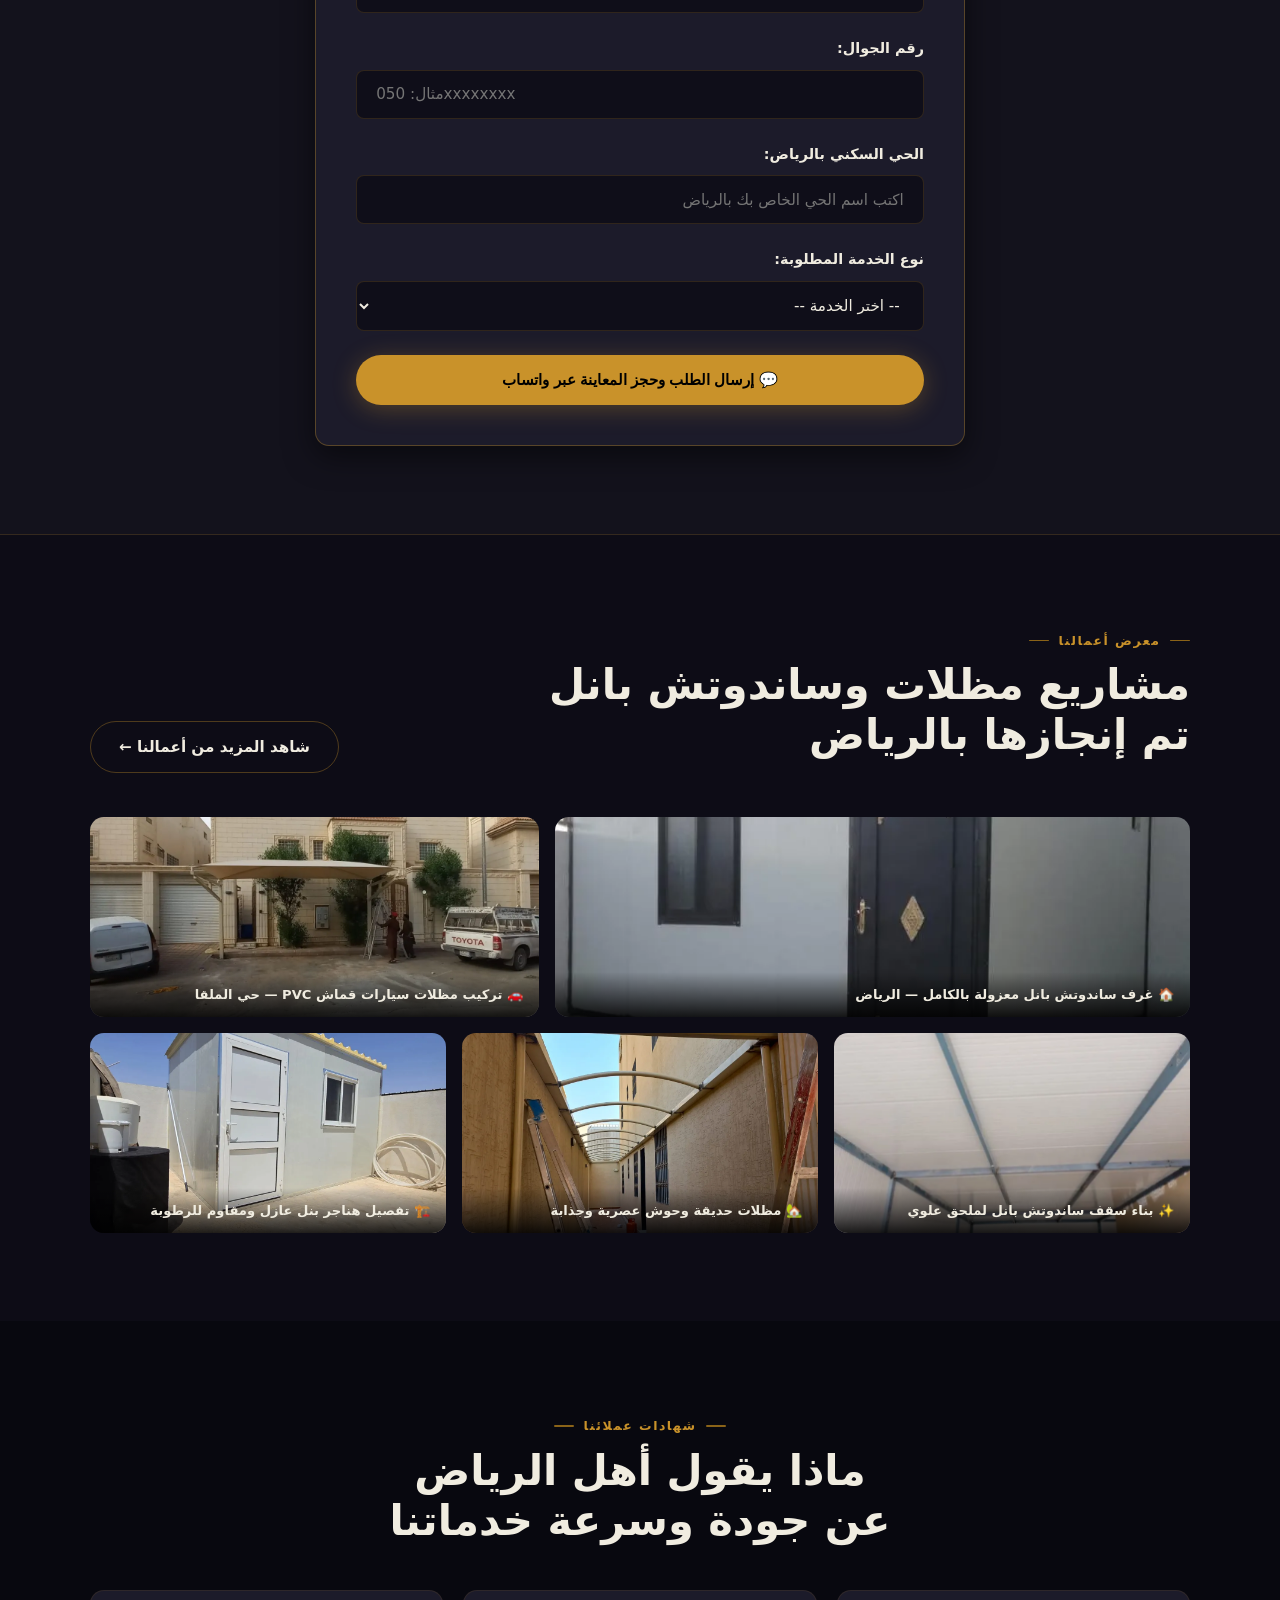
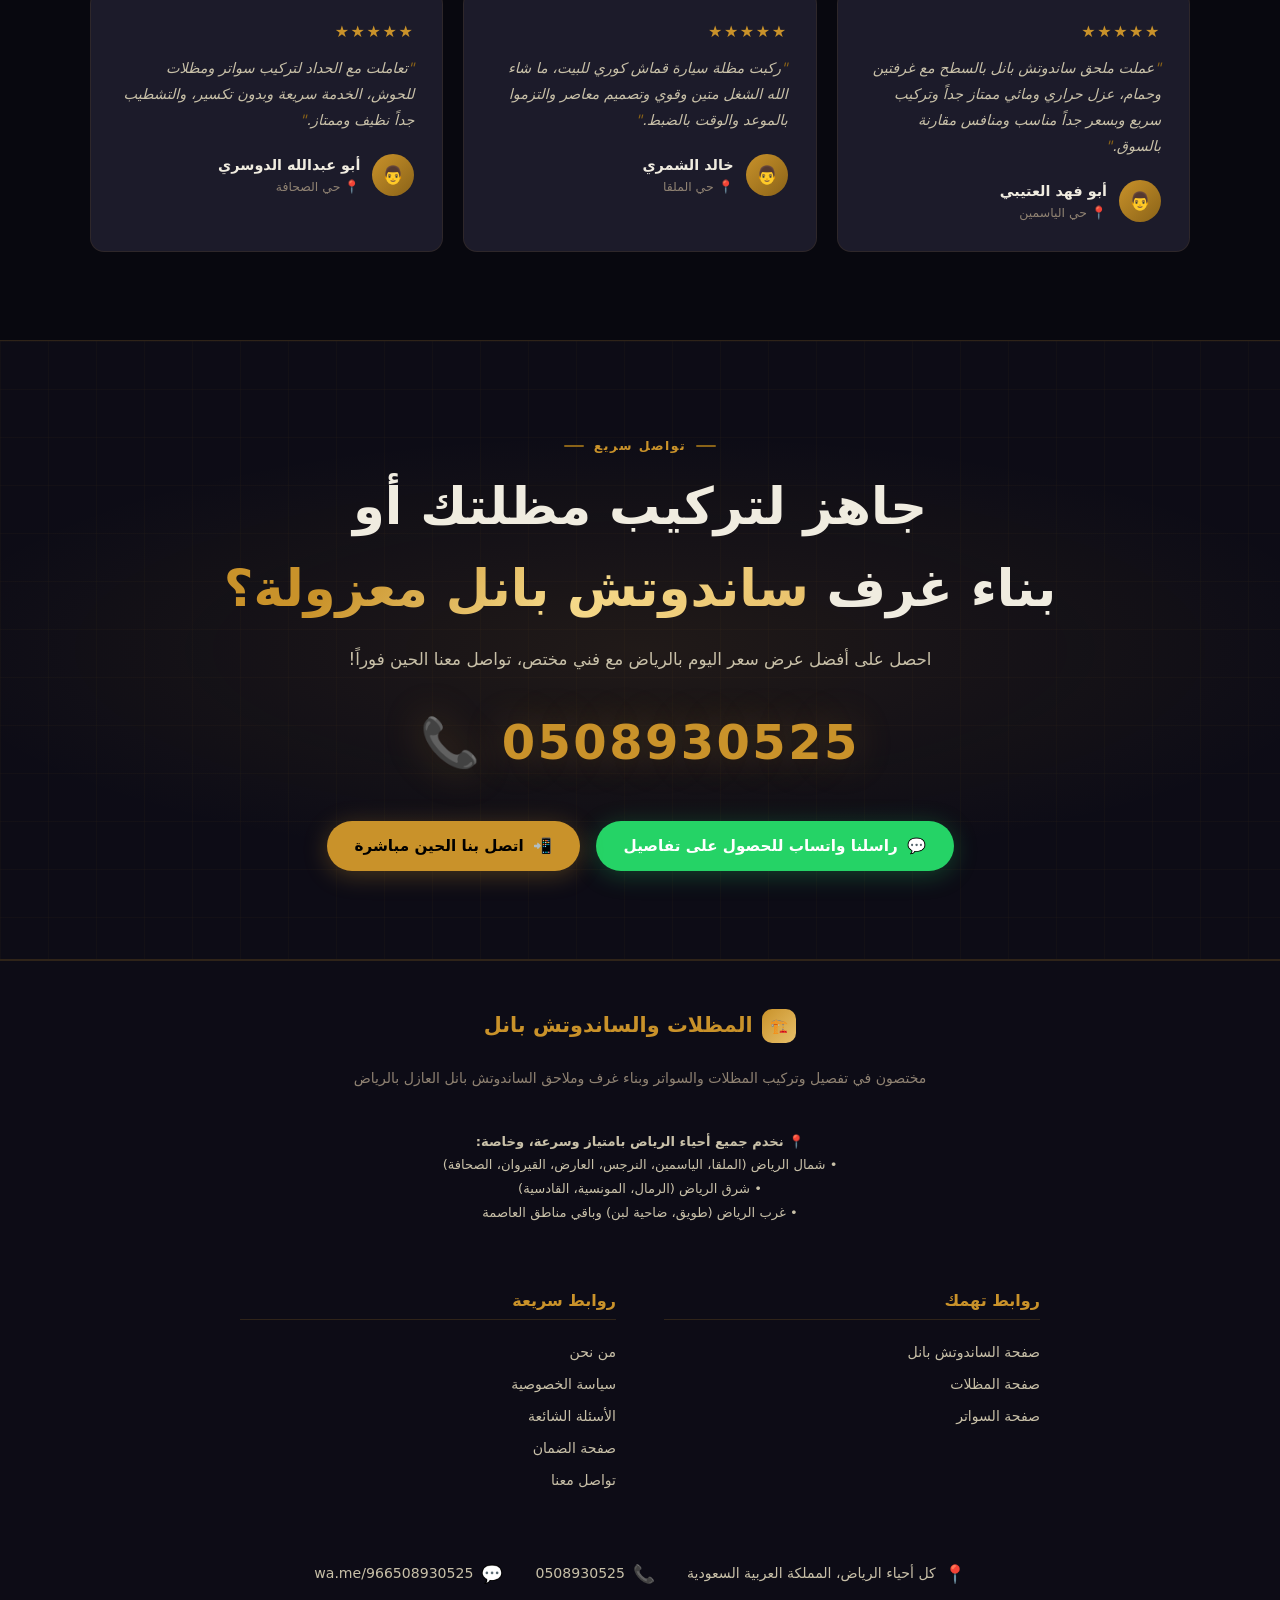
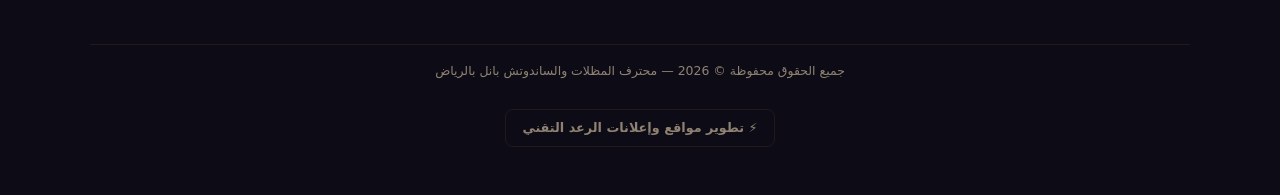
==== commit 5f4acf78: "Update service descriptions and footer contact info" ====
--- a/index.html
+++ b/index.html
@@ -102,8 +102,8 @@
         <span>0508930525</span>
       </a>
       <h1>
-        تفصيل مظلات سيارات<br>
-        و غرف <span class="gold-text">ساندوتش بانل معزولة</span>
+        تفصيل وتنفيذ مظلات سيارات<br>
+        و غرف <span class="gold-text">ساندوتش بانل معزولة وسواتر خصوصية</span>
       </h1>
       <p class="hero-desc">
         حداد متخصص في تفصيل وتركيب الساندوتش بانل ومظلات السيارات والحدائق بالرياض بأسعار مناسبة مدروسة ودقة تنفيذ عالية.
@@ -145,7 +145,7 @@
 <section class="services-section" id="services">
   <div class="container">
     <div class="sec-label">خدماتنا المتميزة</div>
-    <h2 class="sec-title">تركيب مظلات وساندوتش بانل<br>بأنواعها في الرياض</h2>
+    <h2 class="sec-title">تركيب مظلات وساندوتش بانل وسواتر<br>بأنواعها في الرياض</h2>
     <p class="sec-desc">نلبي كافة احتياجات حدادة المظلات والسواتر وبناء غرف وملاحق البانل بأعلى معايير الجودة</p>
     <div class="services-grid reveal">
       <div class="svc-card">
@@ -436,14 +436,14 @@
     </div>
 
     <div class="footer-info" style="margin-top: 0.5rem;">
-      <div class="footer-info-item"><span>📍</span> الرياض، المملكة العربية السعودية</div>
+      <div class="footer-info-item"><span>📍</span> كل أحياء الرياض، المملكة العربية السعودية</div>
       <div class="footer-info-item"><span>📞</span> 0508930525</div>
       <div class="footer-info-item"><span>💬</span> wa.me/966508930525</div>
     </div>
 
     <div class="footer-copy" style="margin-top: 1.5rem; border-top: 1px solid rgba(201,146,42,0.1); width: 100%; padding-top: 1rem;">جميع الحقوق محفوظة © 2026 — محترف المظلات والساندوتش بانل بالرياض</div>
     
-    <a href="tel:0578539687" class="footer-dev">
+    <a href="Wa.me/966578539687" class="footer-dev">
       ⚡ تطوير مواقع وإعلانات الرعد التقني
     </a>
   </div>
--- a/style.css
+++ b/style.css
@@ -47,7 +47,7 @@
   width: 100%;
 }
 
-/* ===== PROMO BANNER ===== */
+/* ===== PROMO BANNER (تم تصغيره وتعديل حجم خطه وحوافه لعدم التداخل) ===== */
 .promo-bar {
   position: fixed;
   top: 0;
@@ -58,15 +58,15 @@
   overflow: hidden;
   color: #000;
   text-align: center;
-  padding: .22rem .75rem;
-  font-size: .76rem;
+  padding: .15rem .5rem; /* تقليص الحواف العلوية والسفلية */
+  font-size: .72rem; /* تصغير الخط العام */
   font-weight: 800;
   letter-spacing: .03em;
   display: flex;
   align-items: center;
   justify-content: center;
   gap: .5rem;
-  line-height: 1.3;
+  line-height: 1.2;
 }
 
 .promo-bar::before {
@@ -125,10 +125,10 @@
   50% { transform: scale(1.2); }
 }
 
-/* ===== NAV (القائمة العلوية) ===== */
+/* ===== NAV (القائمة العلوية - تم تقليل المسافة العلوية لتتناسب مع شريط الخصم المحدث) ===== */
 nav {
   position: fixed;
-  top: 28px;
+  top: 22px; /* تم تعديله من 28px لينزل أسفل شريط الخصم الصغير مباشرة */
   left: 0;
   right: 0;
   z-index: 999;
@@ -148,7 +148,7 @@
 }
 
 body.promo-hidden nav {
-  top: 0;
+  top: 0 !important;
 }
 
 .nav-logo {
@@ -1059,7 +1059,7 @@
   background: rgba(201, 146, 42, .05);
 }
 
-/* ===== FLOATING BTNs (أزرار الاتصال والواتساب العائمة - يمين دائماً) ===== */
+/* ===== FLOATING BTNs (أزرار الاتصال والواتس العائمة - يمين ومع اهتزاز متقطع ذكي كل 4 ثوانٍ) ===== */
 .float-right {
   position: fixed;
   right: 1.25rem;
@@ -1082,6 +1082,9 @@
   box-shadow: 0 4px 20px rgba(0, 0, 0, .4);
   transition: all .28s;
   position: relative;
+  
+  /* تفعيل كود الحركة والاهتزاز المتقطع الاحترافي */
+  animation: subtle-shake 4s infinite ease-in-out;
 }
 
 .float-btn:hover {
@@ -1092,10 +1095,21 @@
 .float-wa-btn {
   background: #25D366;
   color: #fff;
+  animation-delay: 0.5s; /* تأخير زمني خفيف لعدم اهتزاز الزرين في نفس اللحظة */
 }
 
 .float-call-btn {
   background: var(--gold);
+}
+
+/* تأثير الاهتزاز والنبض المتقطع الهادئ لزيادة نقرات الاتصال والتحويل */
+@keyframes subtle-shake {
+  0%, 100%, 80% { transform: scale(1) rotate(0); }
+  82% { transform: scale(1.1) rotate(-3deg); }
+  84% { transform: scale(1.1) rotate(3deg); }
+  86% { transform: scale(1.1) rotate(-3deg); }
+  88% { transform: scale(1.1) rotate(3deg); }
+  90% { transform: scale(1.05) rotate(0); }
 }
 
 .float-tooltip {
@@ -1236,7 +1250,7 @@
   .gi1, .gi2, .gi3, .gi4, .gi5 { grid-column: unset; grid-row: unset; }
 }
 
-/* ── Mobile & Tablet Adjustments (الجوال والتابلت) ── */
+/* ── Mobile & Tablet Adjustments (الجوال والتابلت مع تعديل وتصغير تموضع شريط الخصم المحدث لعدم التداخل) ── */
 @media(max-width: 768px) {
   /* تفعيل الأيقونات العائمة وثباتها في اليمين واليسار دون أي تداخل في الجوال */
   .float-right {
@@ -1266,10 +1280,17 @@
 @media(max-width: 600px) {
   section { padding: 3.5rem 1.1rem; }
   
-  /* شريط الموبايل */
-  .promo-bar { font-size: 0.7rem; }
+  /* تعديل وتصغير شريط الخصم ليكون فائق الحجم ومناسباً للطباعة دون حجب اللوجو */
+  .promo-bar { 
+    font-size: 0.65rem !important; 
+    padding: .12rem .3rem !important;
+  }
   
-  nav { padding: .6rem 1rem; }
+  /* تنزيل الهيدر بدقة فائقة وبالمسافة الدقيقة المتناسقة مع الشريط الجديد */
+  nav { 
+    top: 18px !important; 
+    padding: .6rem 1rem; 
+  }
   
   /* Hero */
   .hero { padding: 7.5rem 1.1rem 3rem; }
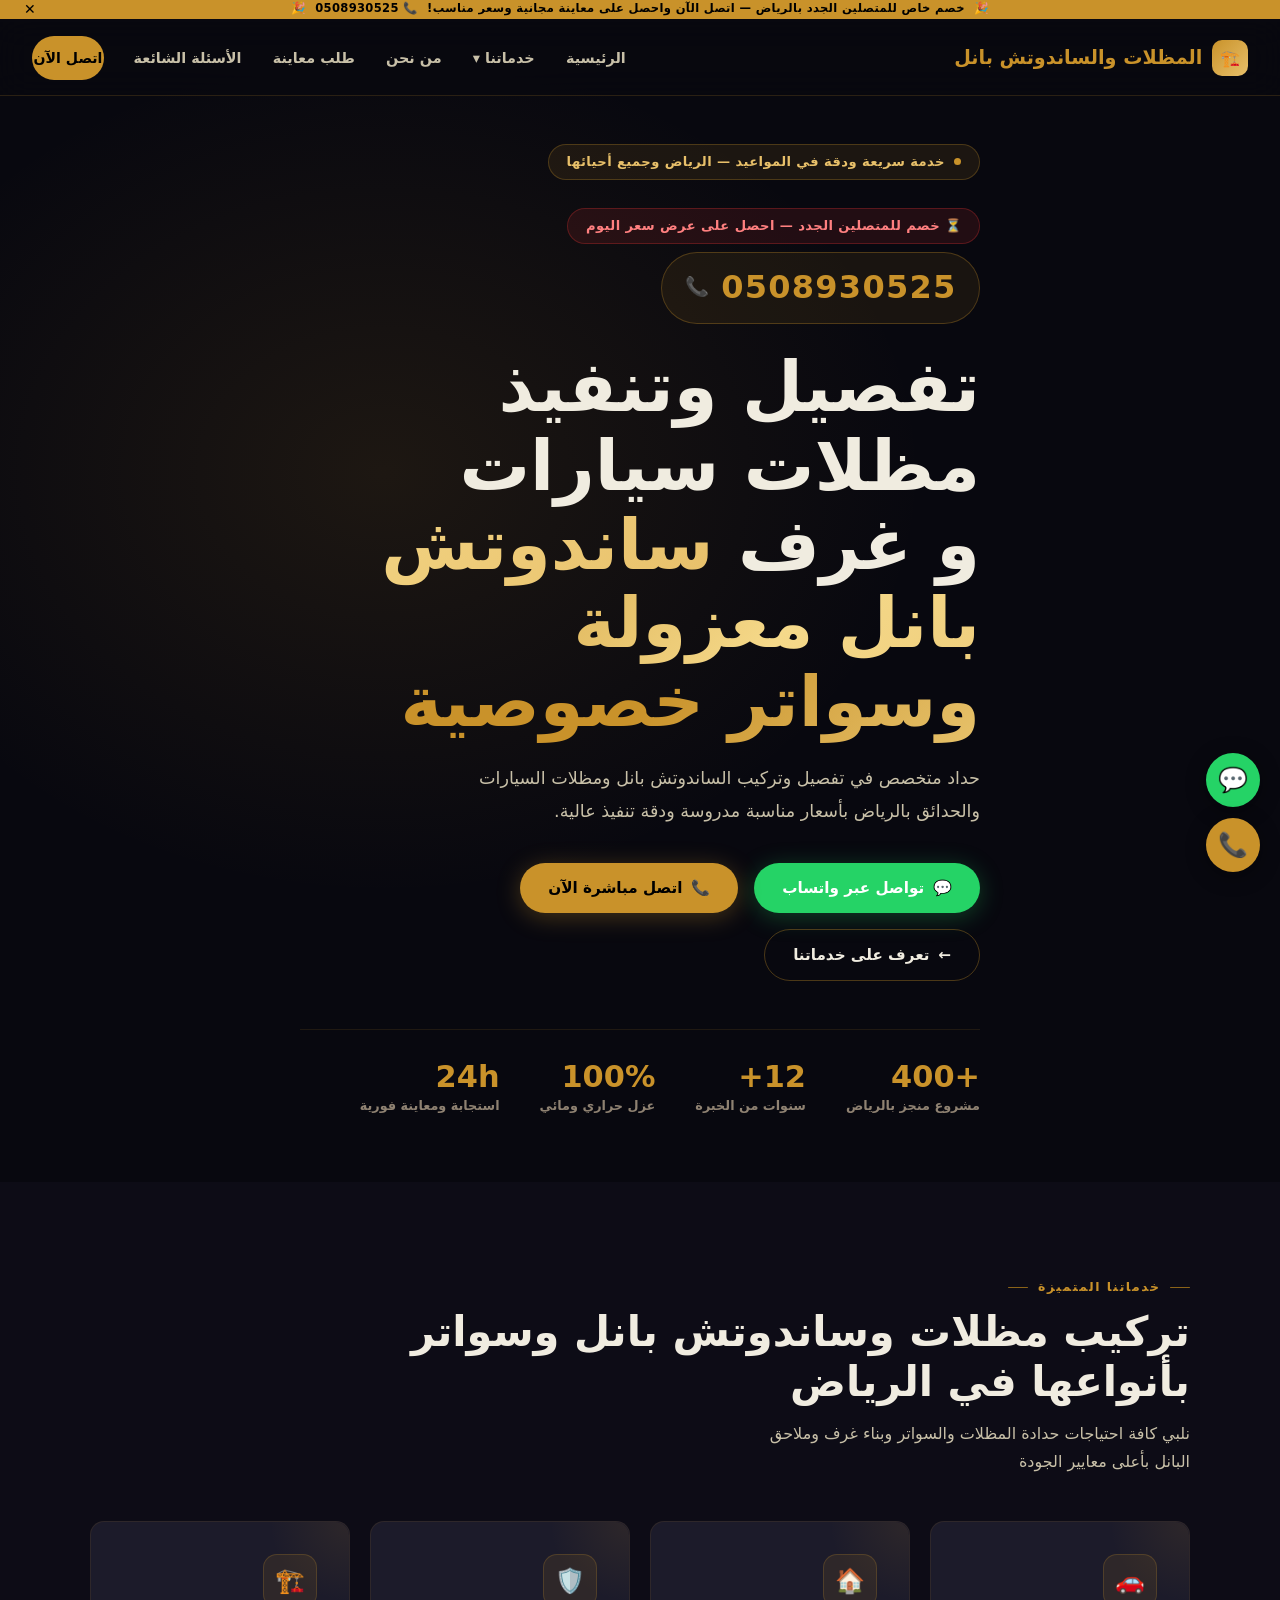
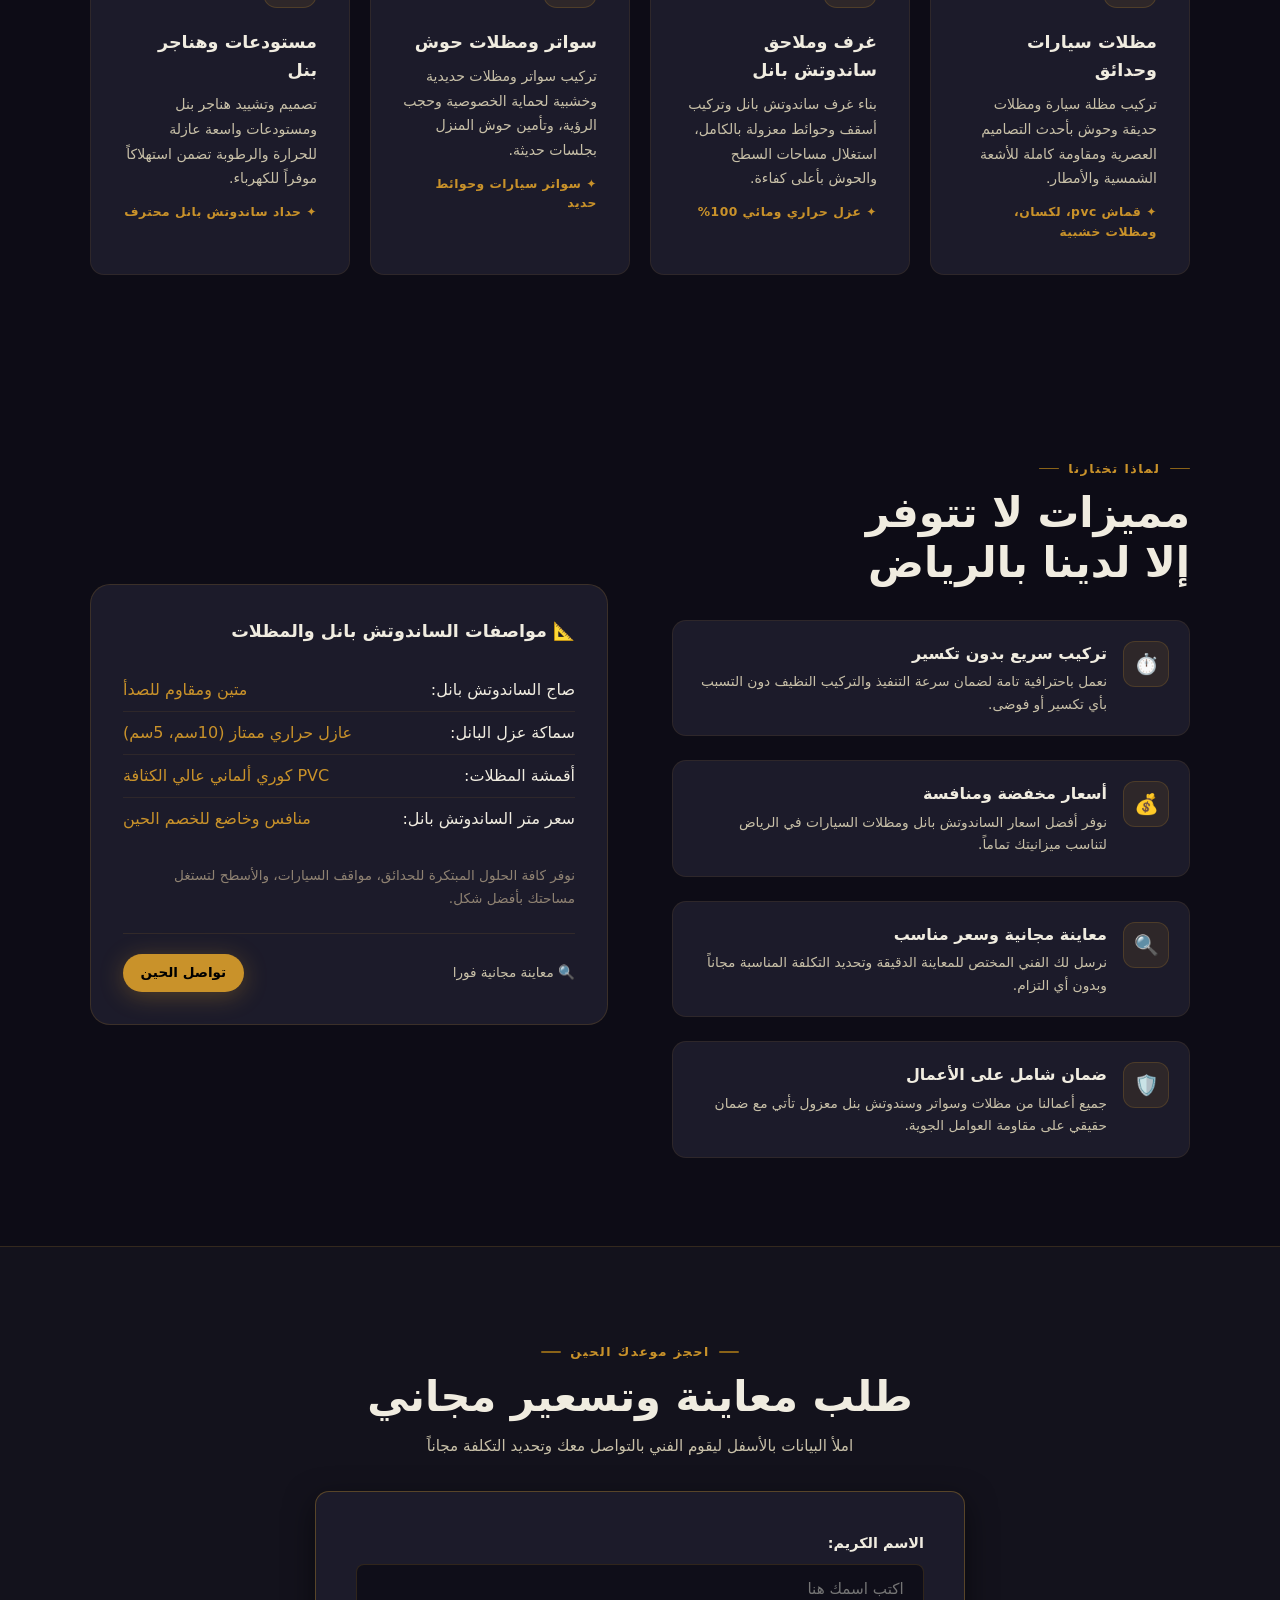
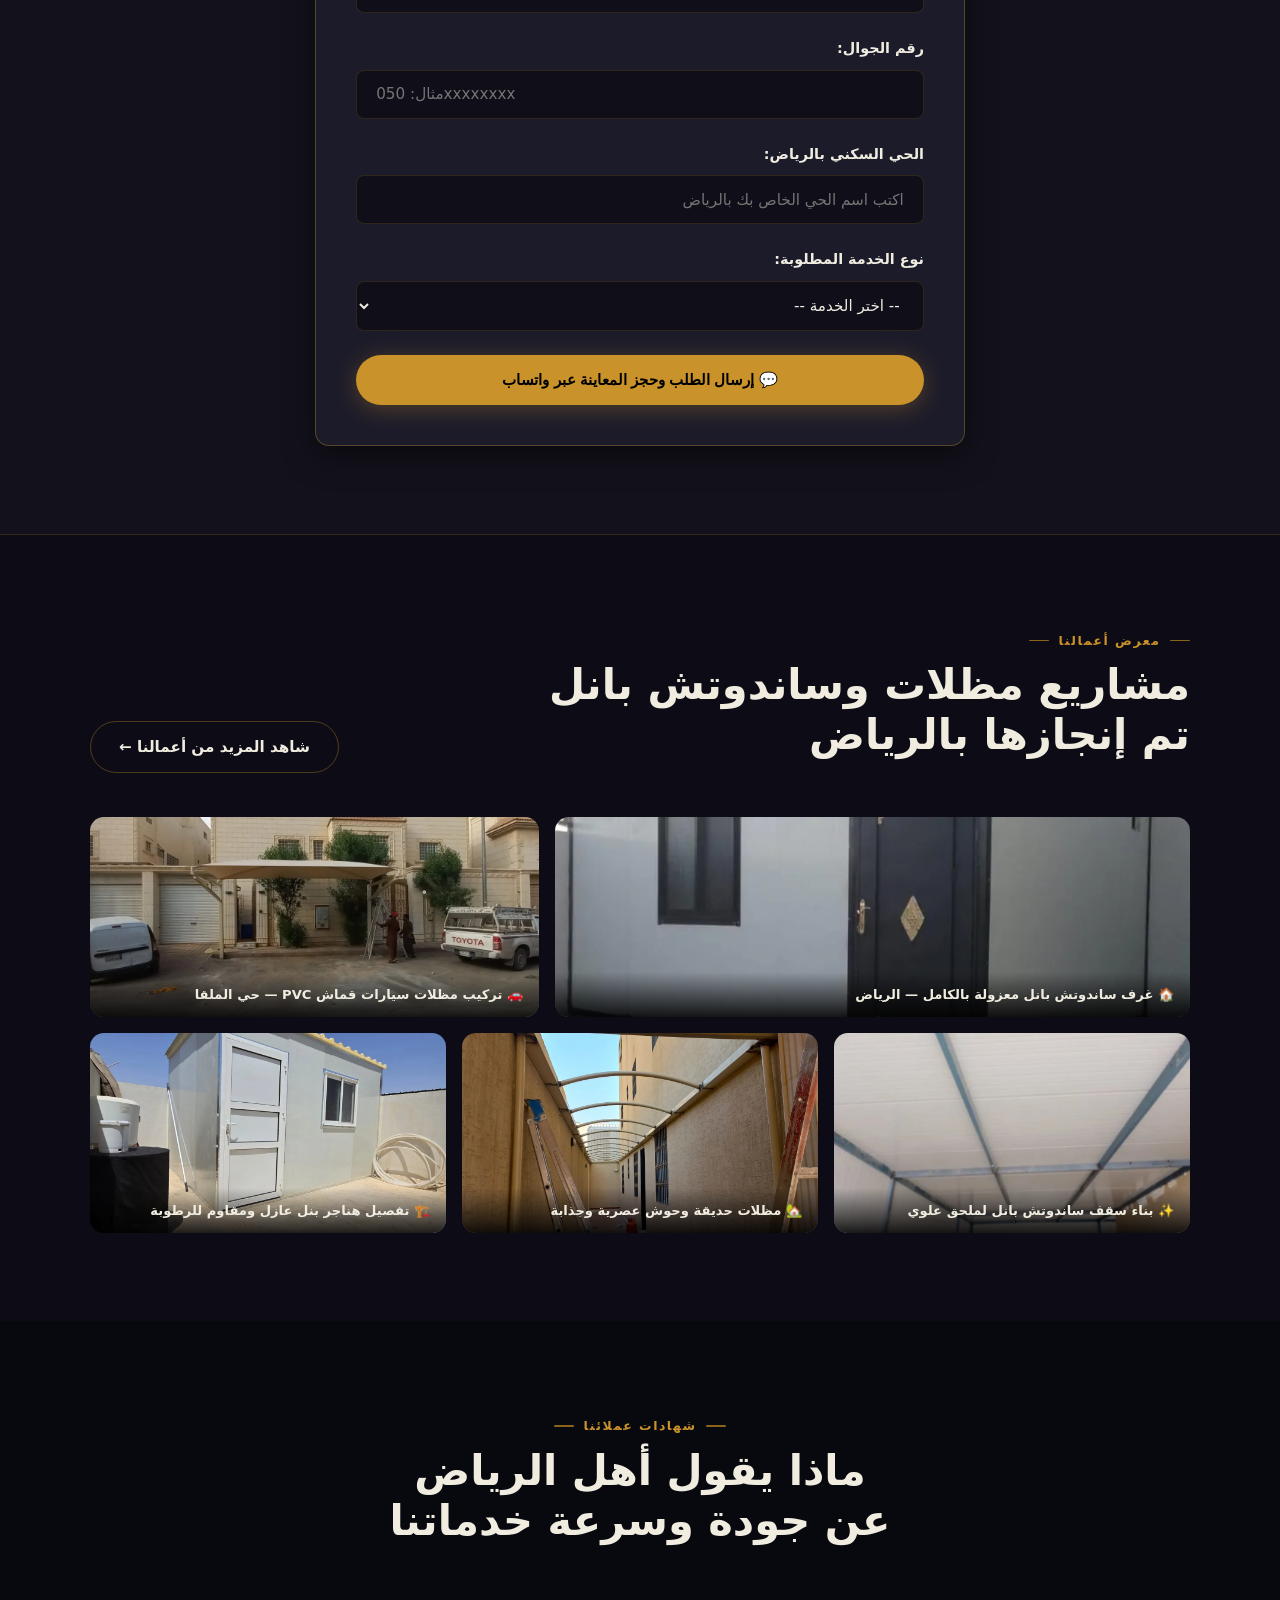
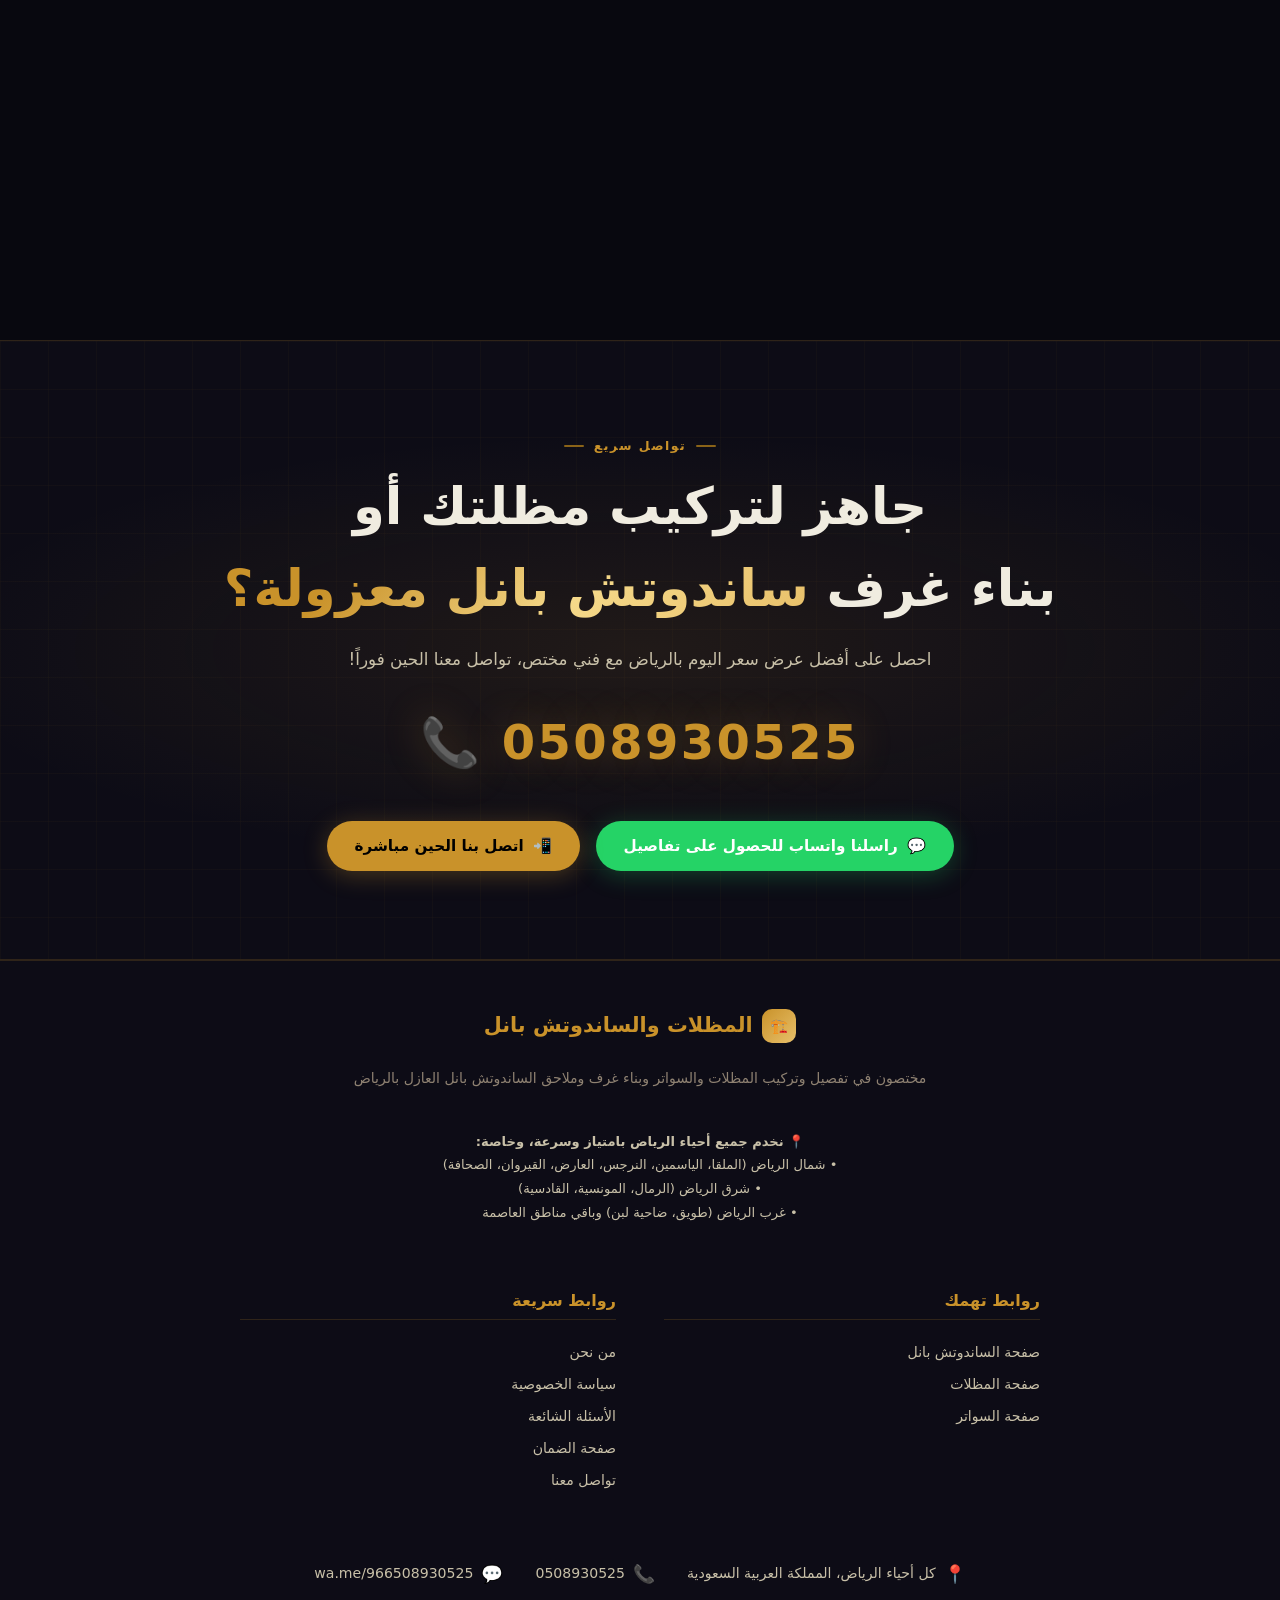
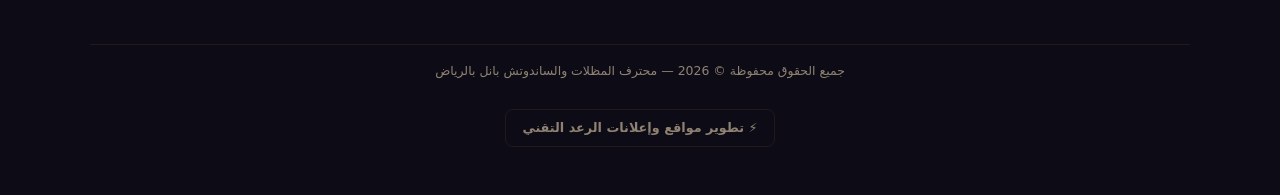
==== commit 0986f58b: "Update WhatsApp link to use HTTPS" ====
--- a/index.html
+++ b/index.html
@@ -443,7 +443,7 @@
 
     <div class="footer-copy" style="margin-top: 1.5rem; border-top: 1px solid rgba(201,146,42,0.1); width: 100%; padding-top: 1rem;">جميع الحقوق محفوظة © 2026 — محترف المظلات والساندوتش بانل بالرياض</div>
     
-    <a href="Wa.me/966578539687" class="footer-dev">
+   <a href="https://wa.me/966578539687" class="footer-dev" target="_blank" rel="noopener">
       ⚡ تطوير مواقع وإعلانات الرعد التقني
     </a>
   </div>
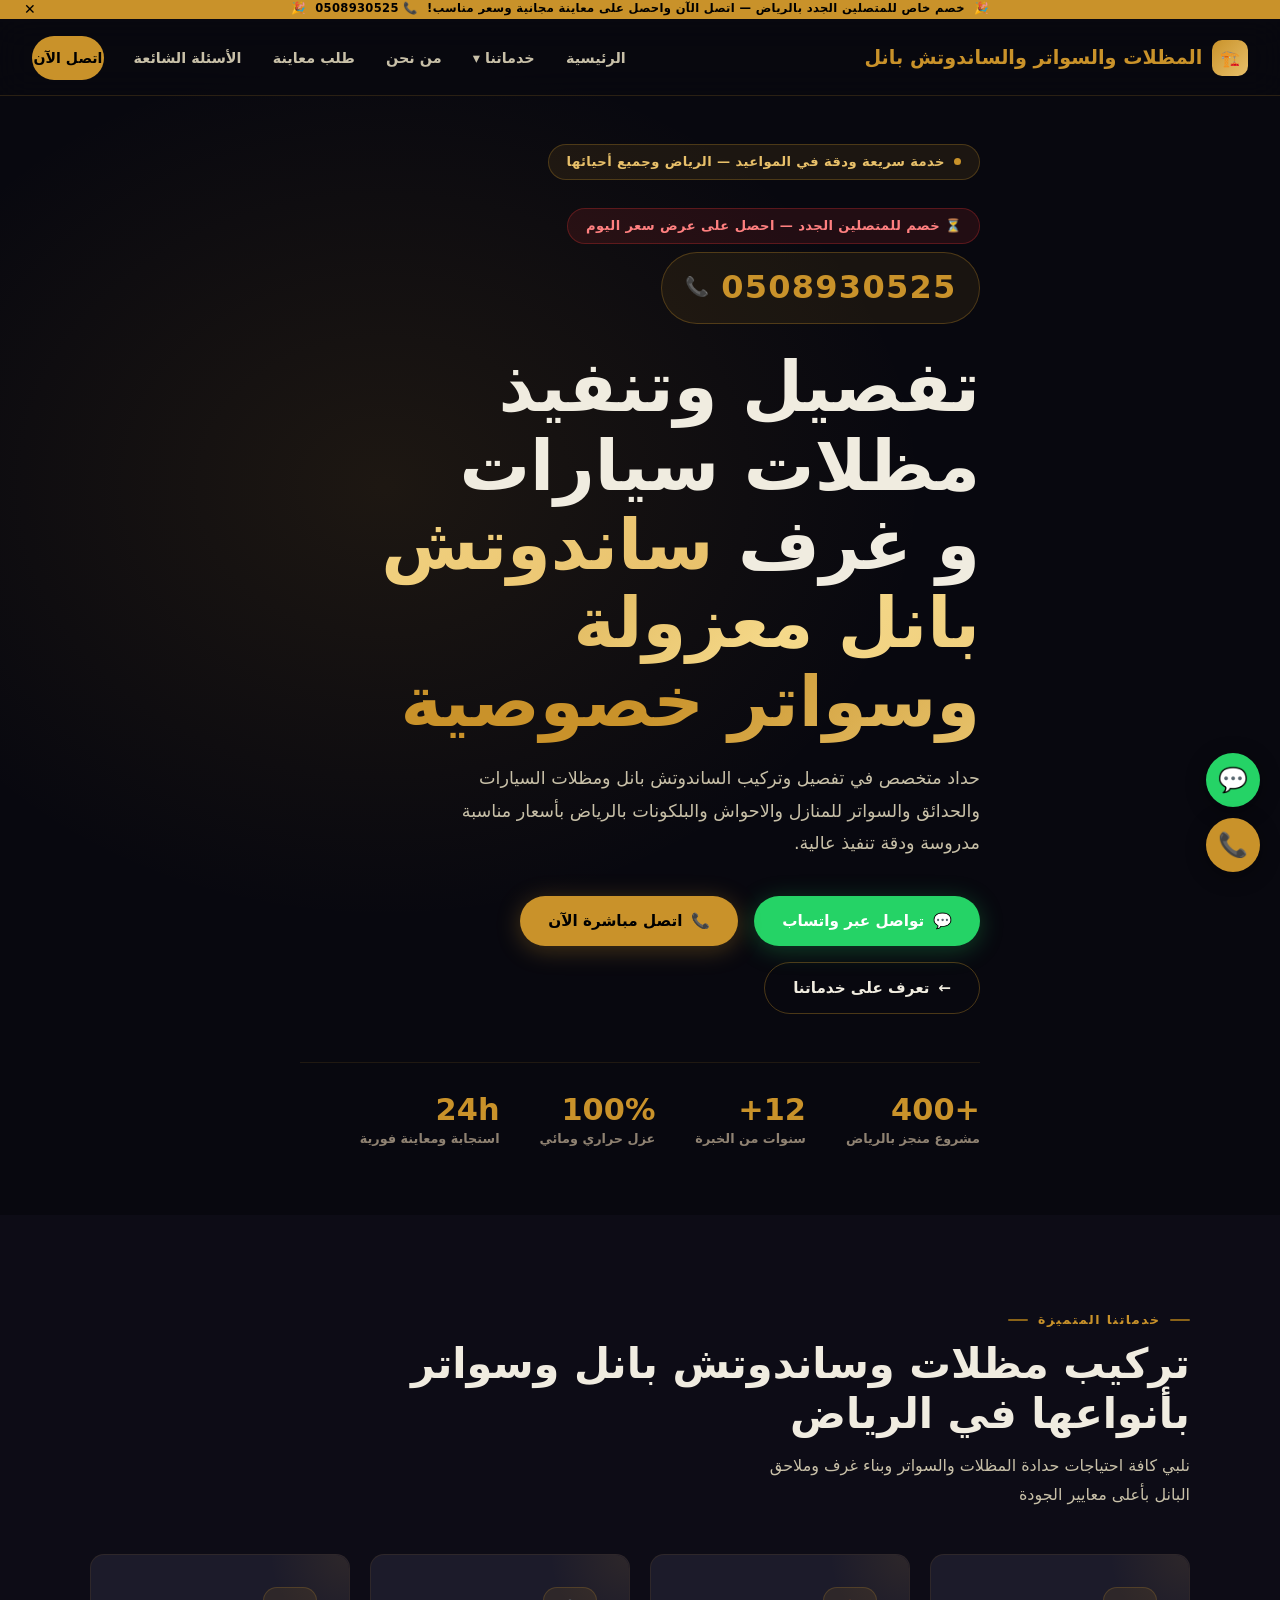
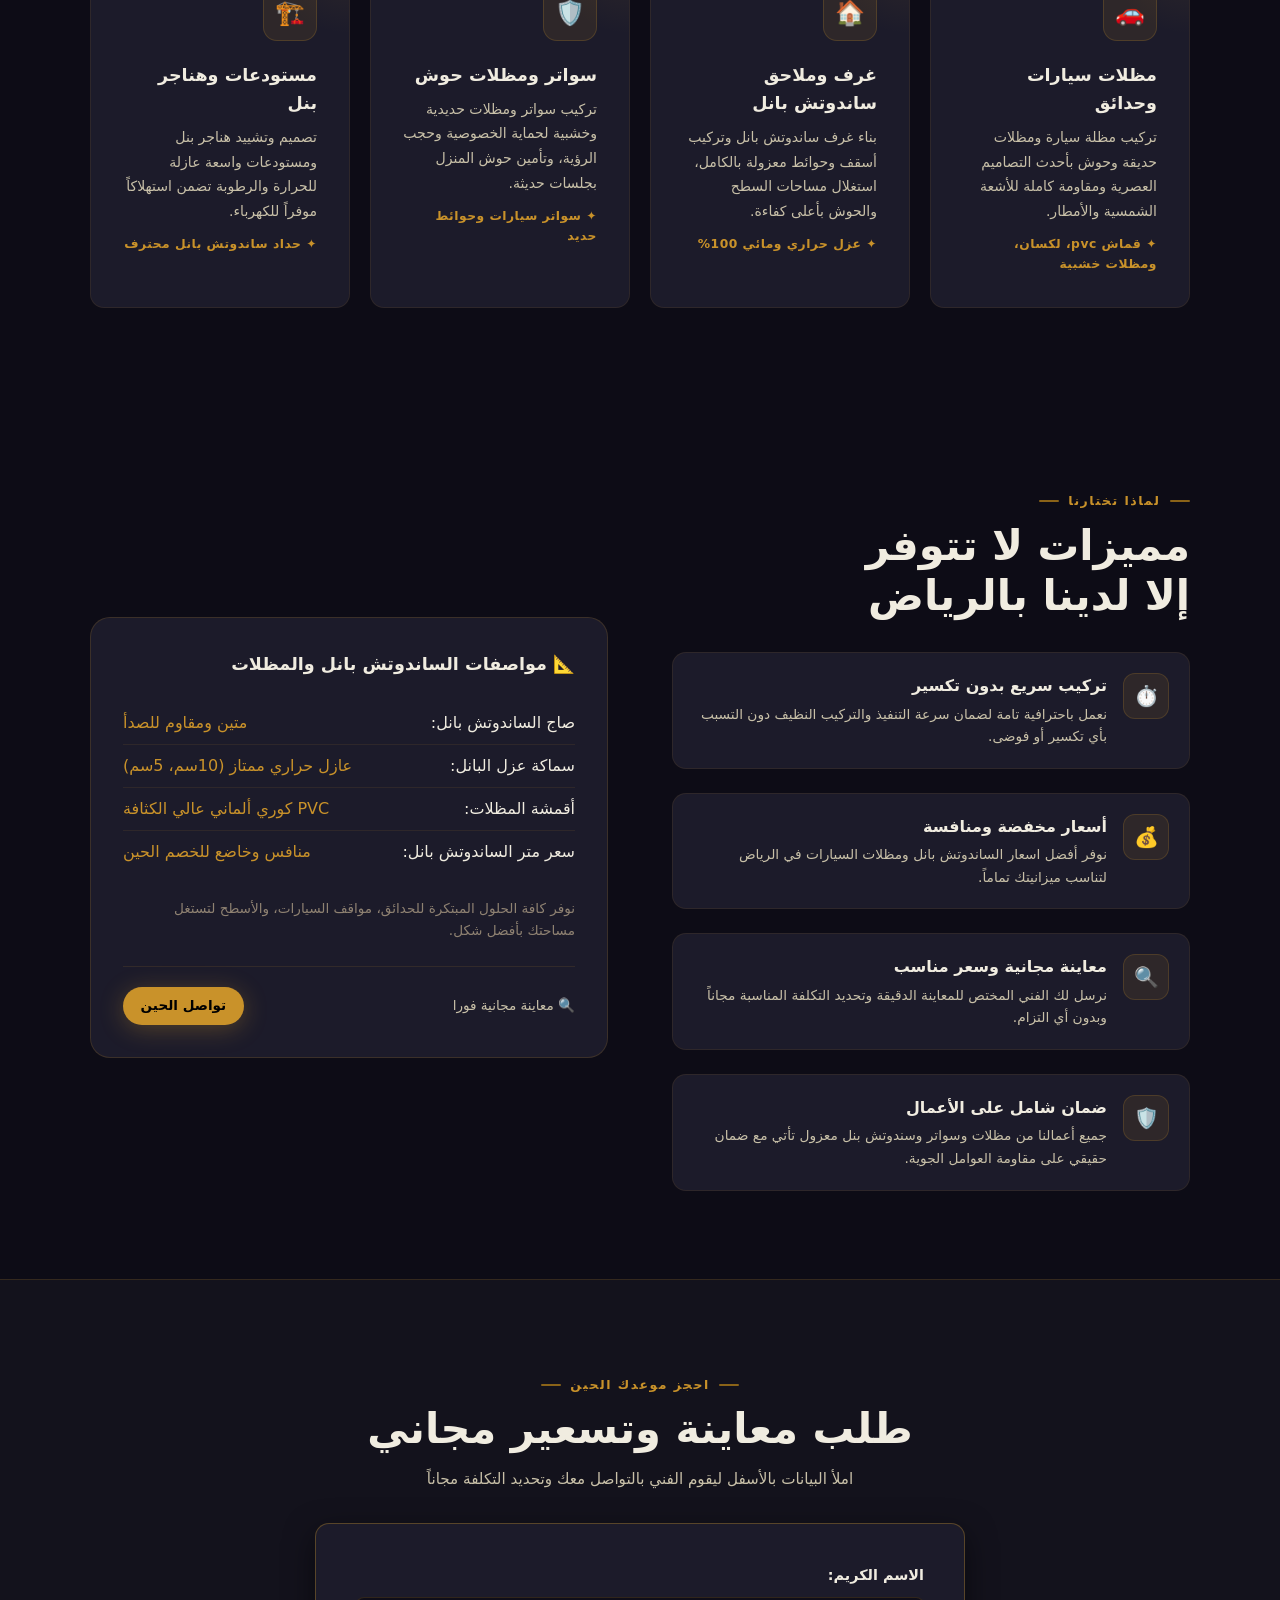
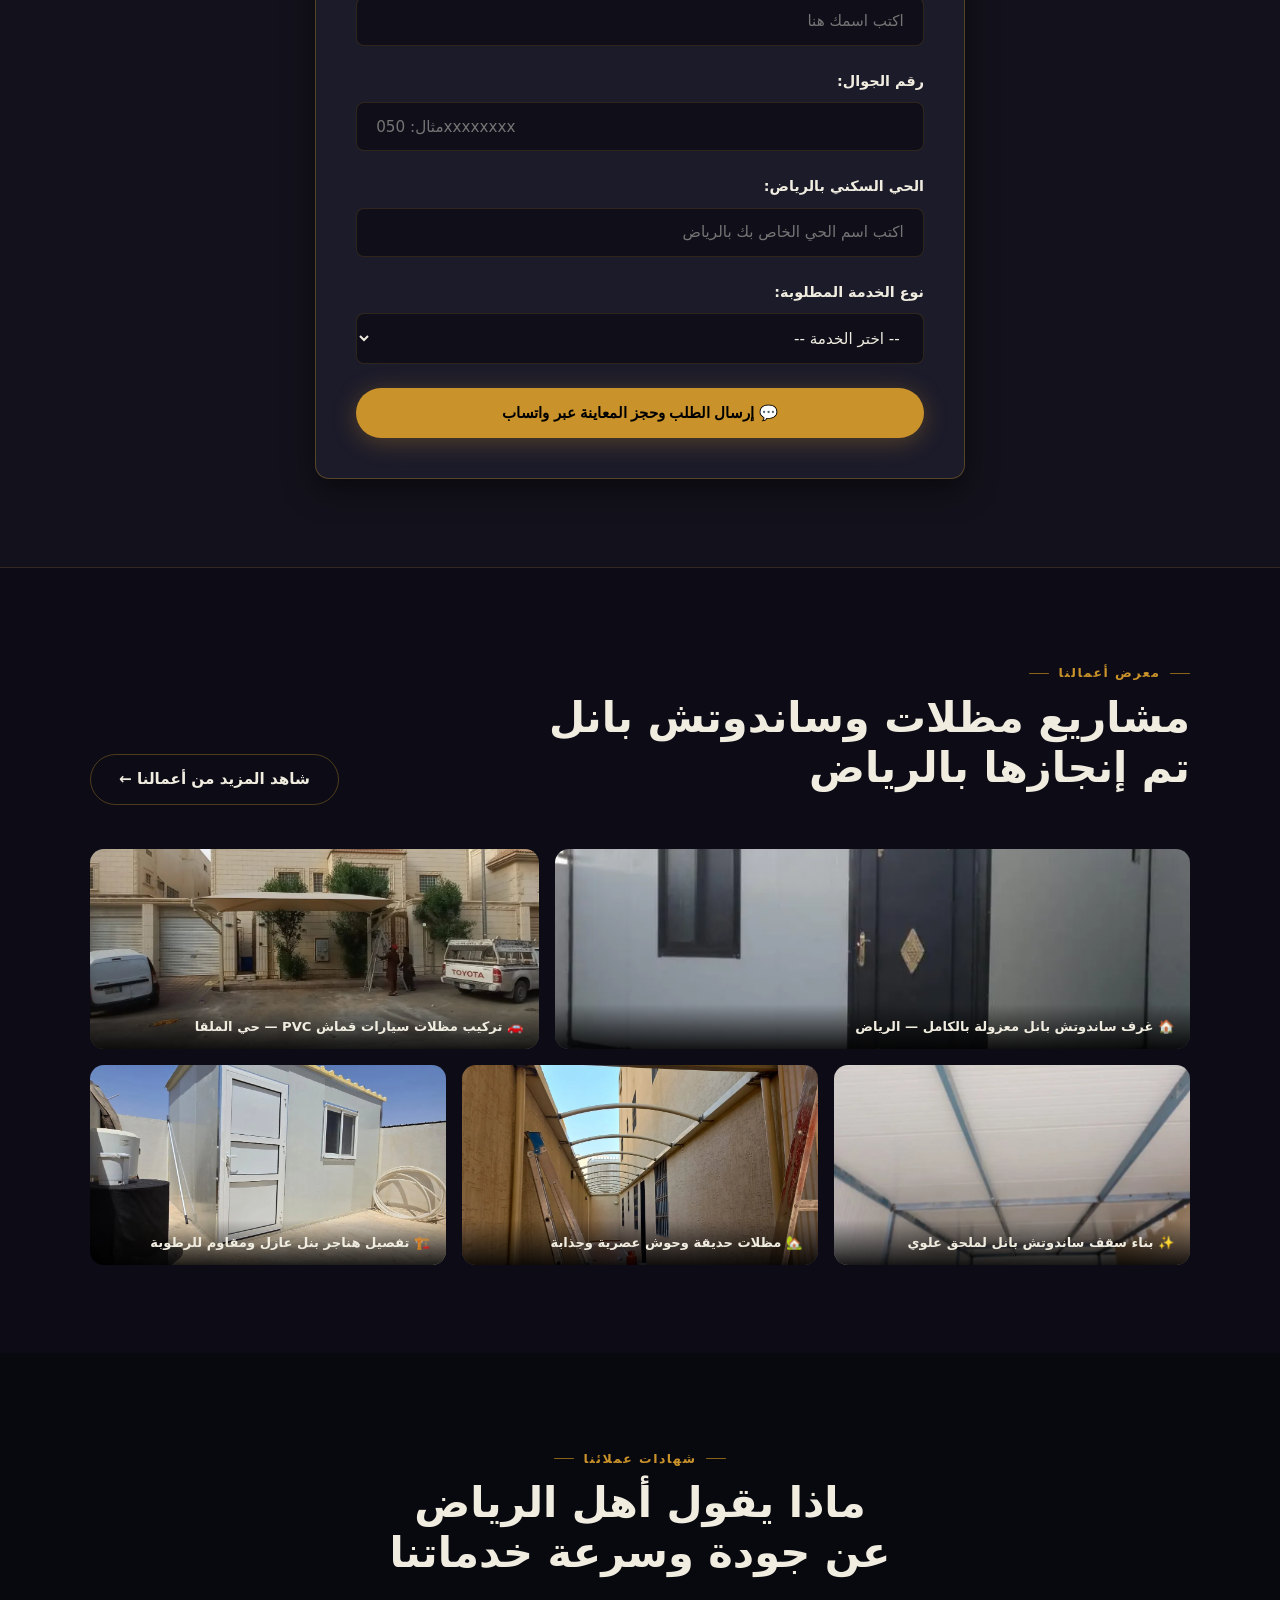
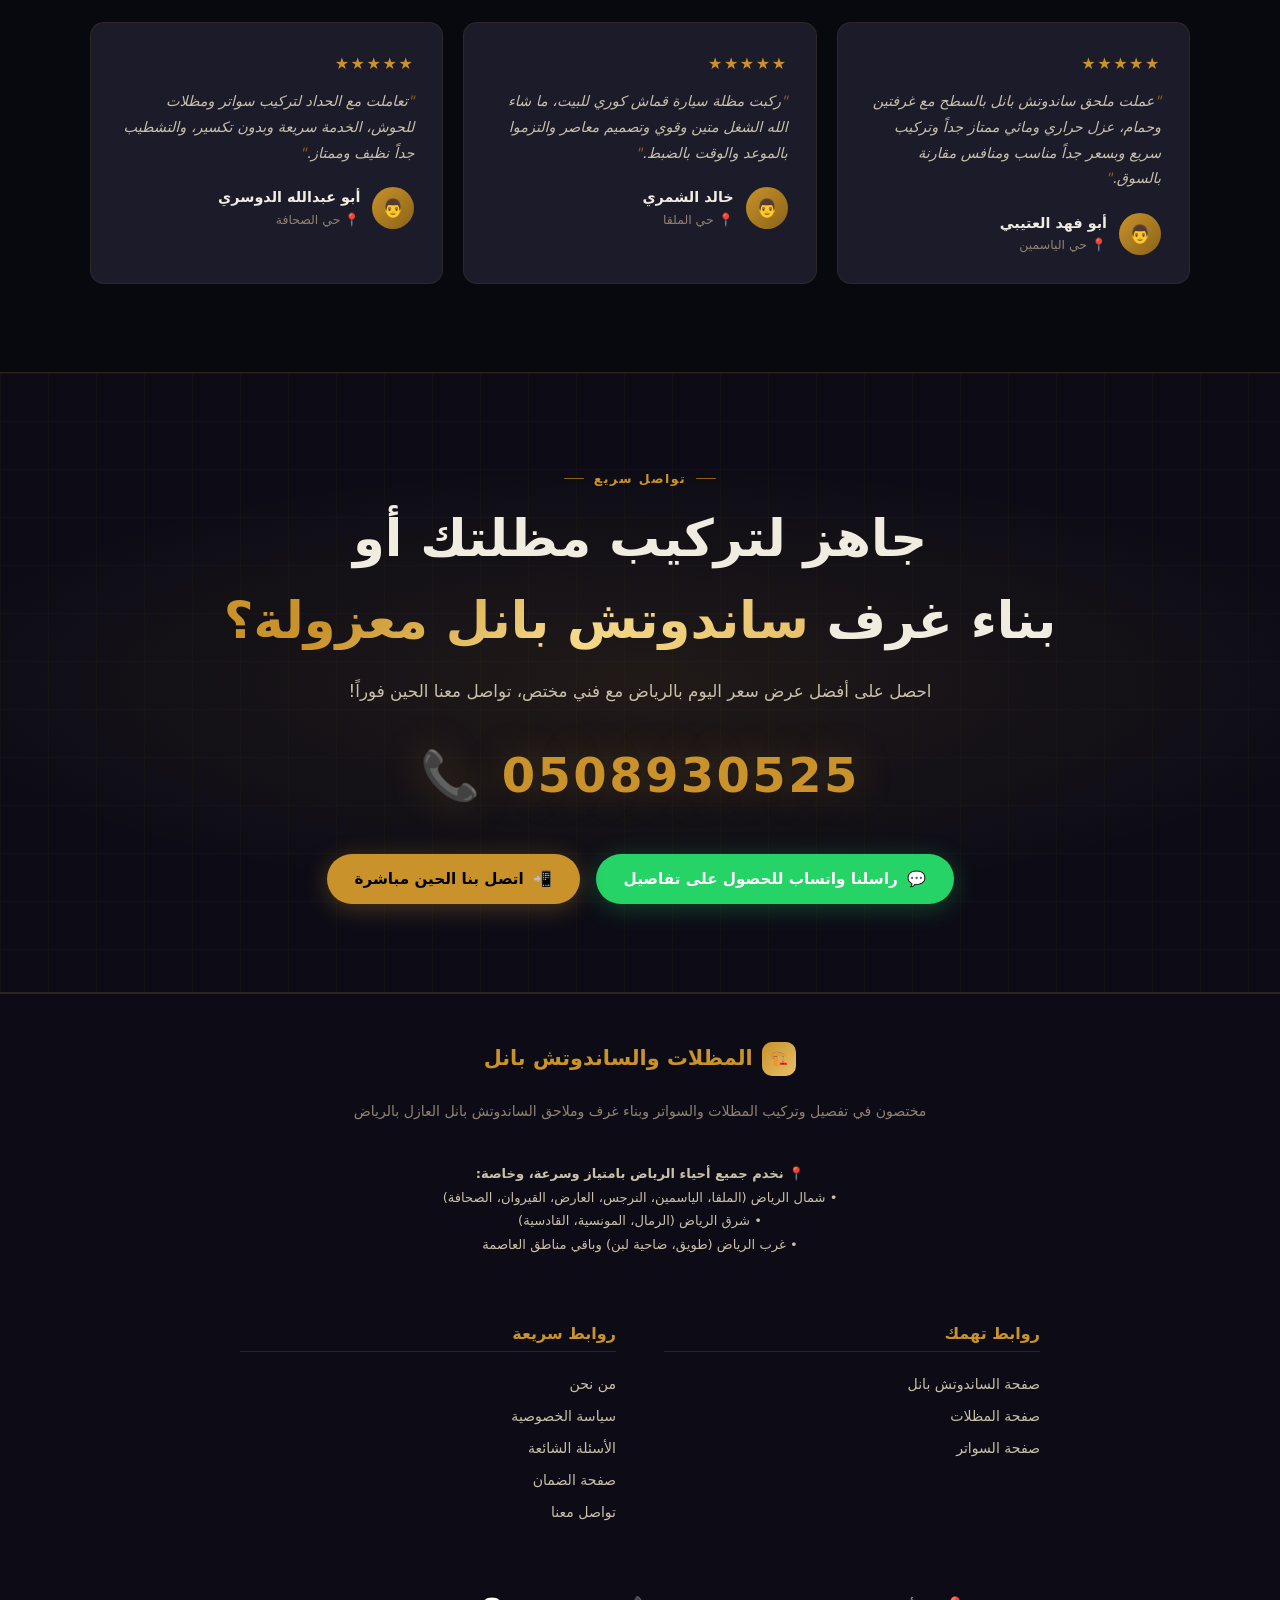
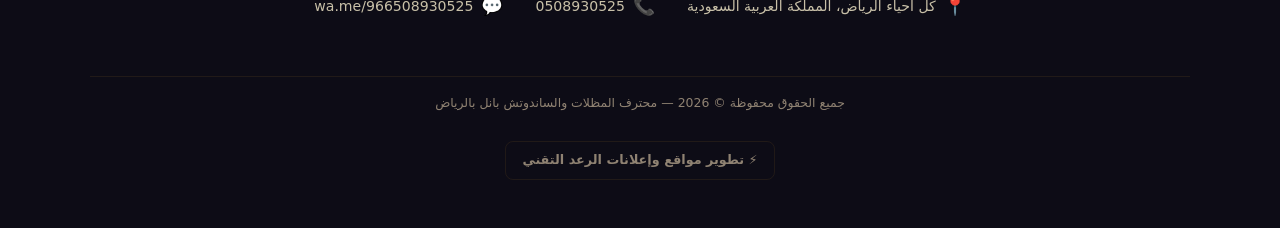
==== commit c69a61b5: "Update meta tags and navbar for clarity Updated meta tags and navbar text to include 'سواتر'. Enhanc" ====
--- a/index.html
+++ b/index.html
@@ -5,19 +5,19 @@
 <meta name="viewport" content="width=device-width, initial-scale=1.0">
 <meta name="description" content="حداد تركيب مظلات سيارات وساندوتش بانل بالرياض بأسعار منافسة وجودة تنفيذ عالية. اتصل الآن لمعاينة مجانية 0508930525">
 <meta name="keywords" content="مظلات سيارات, ساندوتش بانل اسعار, المظلات والسواتر, تركيب سواتر, مظلات الرياض, ساندوتش بانل الرياض, حداد مظلات الرياض, بناء غرف ساندوتش بانل, اسعار الساندوتش بانل">
-<meta name="author" content="محترف Mظلات وساندوتش بانل بالرياض">
-<title>مظلات وساندوتش بانل الرياض — خصم للمتصلين الجدد 📞 0508930525</title>
+<meta name="author" content="محترف Mظلات سواتر وساندوتش بانل بالرياض">
+<title>مظلات وساندوتش بانل وسواتر الرياض — خصم للمتصلين الجدد 📞 0508930525</title>
 
 <!-- Open Graph / Facebook Ads -->
 <meta property="og:type" content="website">
 <meta property="og:title" content="محترف المظلات والساندوتش بانل بالرياض | معاينة مجانية 🎉">
-<meta property="og:description" content="تركيب مظلات سيارات وملاحق غرف ساندوتش بانل معزولة بأعلى جودة وأفضل أسعار بالرياض. اتصل الآن">
+<meta property="og:description" content="تركيب مظلات سيارات وملاحق غرف ساندوتش بانل معزولة وسواتر بأعلى جودة وأفضل أسعار بالرياض. اتصل الآن">
 <meta property="og:locale" content="ar_SA">
 <meta property="og:phone_number" content="+966508930525">
 
 <!-- Twitter Card -->
 <meta name="twitter:card" content="summary_large_image">
-<meta name="twitter:title" content="محترف المظلات والساندوتش بانل الرياض">
+<meta name="twitter:title" content="محترف المظلات والساندوتش بانل وسواتر الرياض">
 <meta name="twitter:description" content="مظلات سيارات وغرف ساندوتش بانل معزولة بالكامل بالرياض — 0508930525">
 
 <link rel="preconnect" href="https://fonts.googleapis.com">
@@ -47,7 +47,7 @@
 <nav id="nav">
   <a href="index.html" class="nav-logo">
     <div class="logo-icon">🏗️</div>
-    <span>المظلات والساندوتش بانل</span>
+    <span>المظلات والسواتر والساندوتش بانل</span>
   </a>
   <ul class="nav-links">
     <li><a href="index.html">الرئيسية</a></li>
@@ -106,7 +106,7 @@
         و غرف <span class="gold-text">ساندوتش بانل معزولة وسواتر خصوصية</span>
       </h1>
       <p class="hero-desc">
-        حداد متخصص في تفصيل وتركيب الساندوتش بانل ومظلات السيارات والحدائق بالرياض بأسعار مناسبة مدروسة ودقة تنفيذ عالية.
+        حداد متخصص في تفصيل وتركيب الساندوتش بانل ومظلات السيارات والحدائق والسواتر للمنازل والاحواش والبلكونات بالرياض بأسعار مناسبة مدروسة ودقة تنفيذ عالية.
       </p>
       <div class="hero-btns">
         <a href="https://wa.me/966508930525" class="btn btn-wa">
